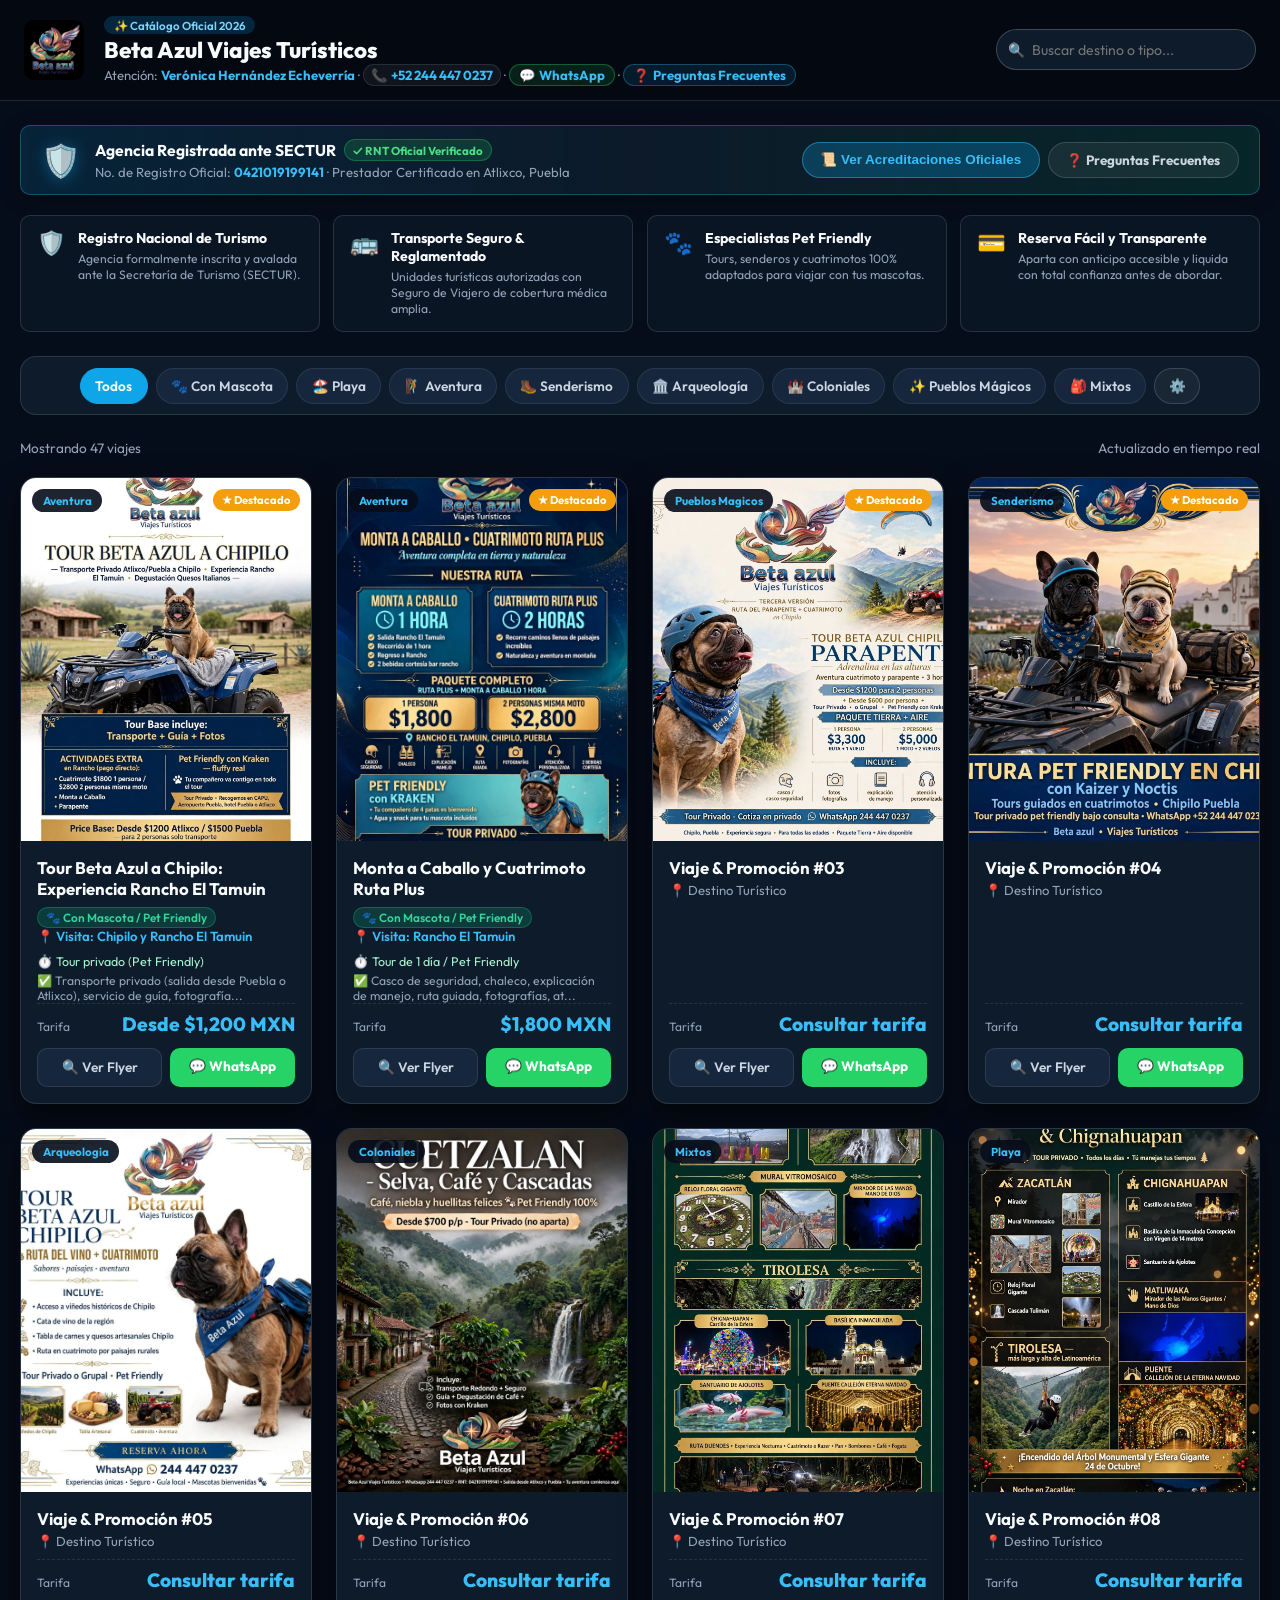
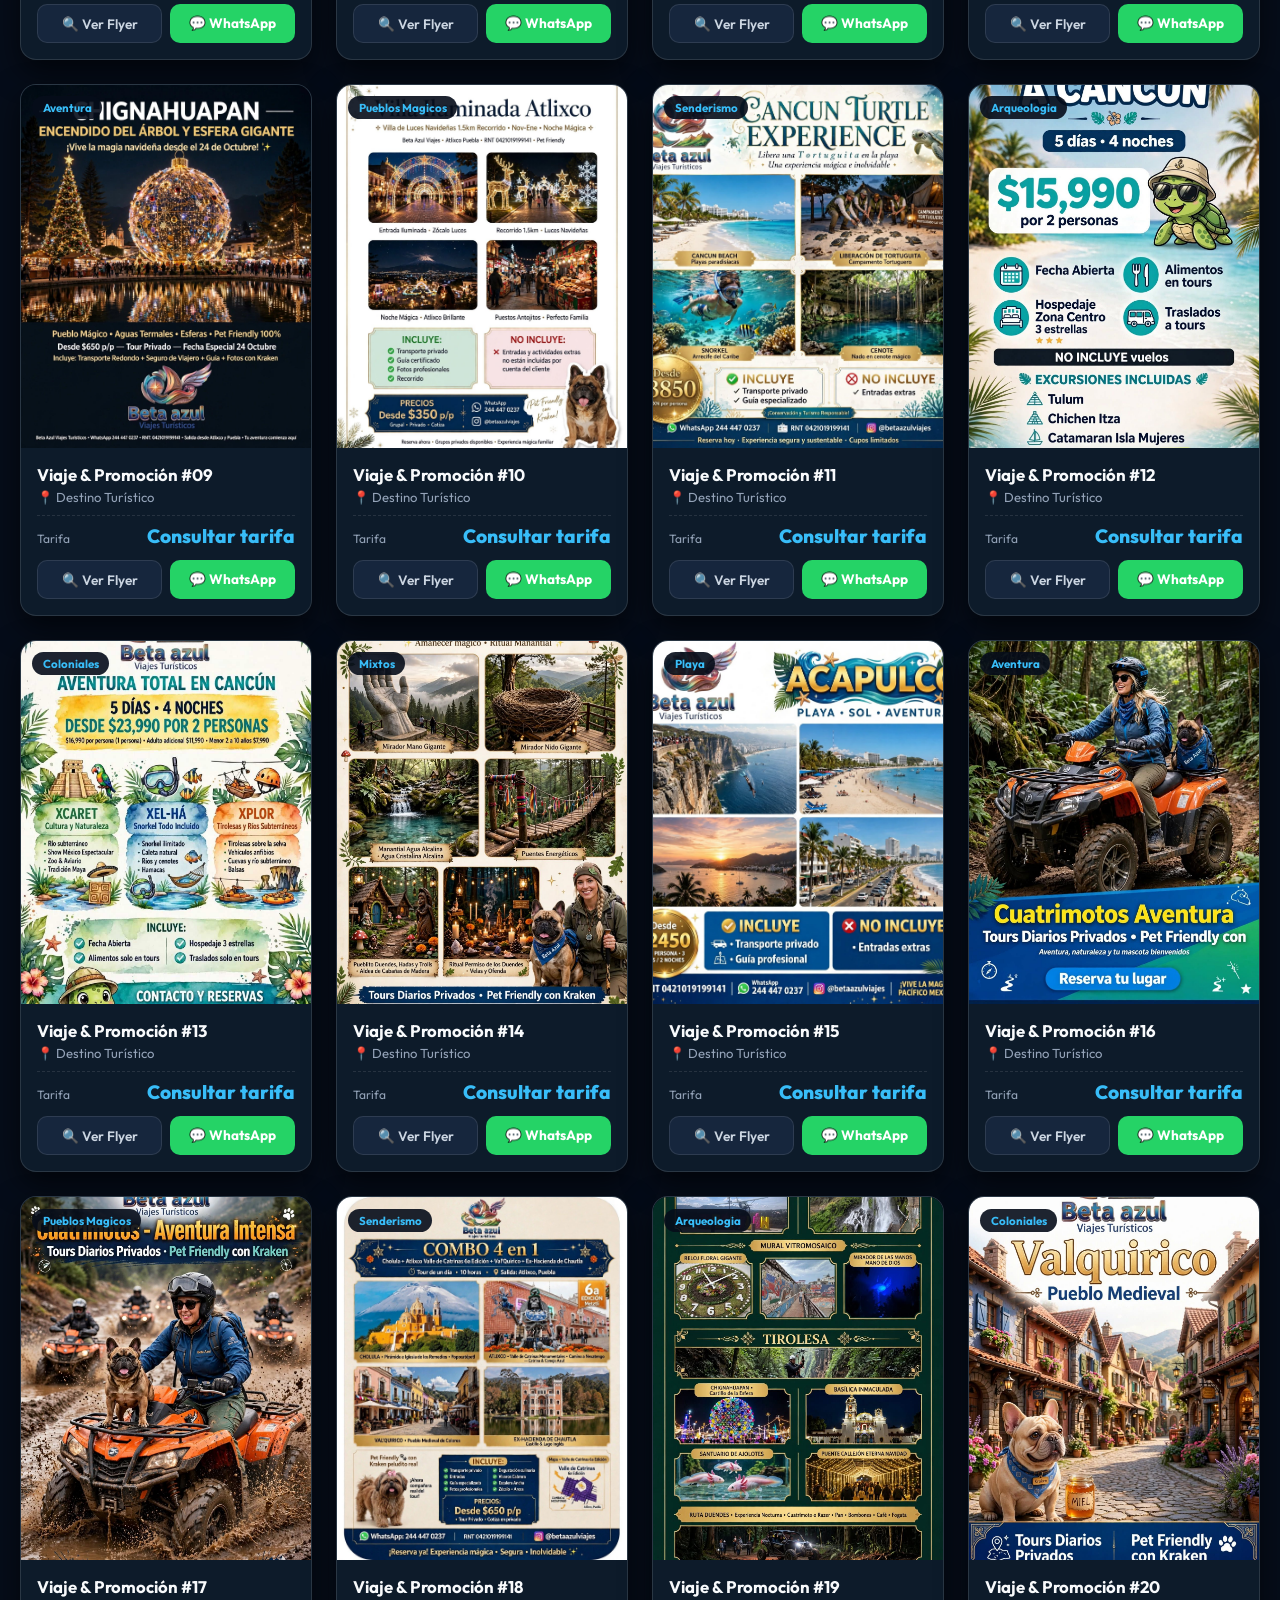
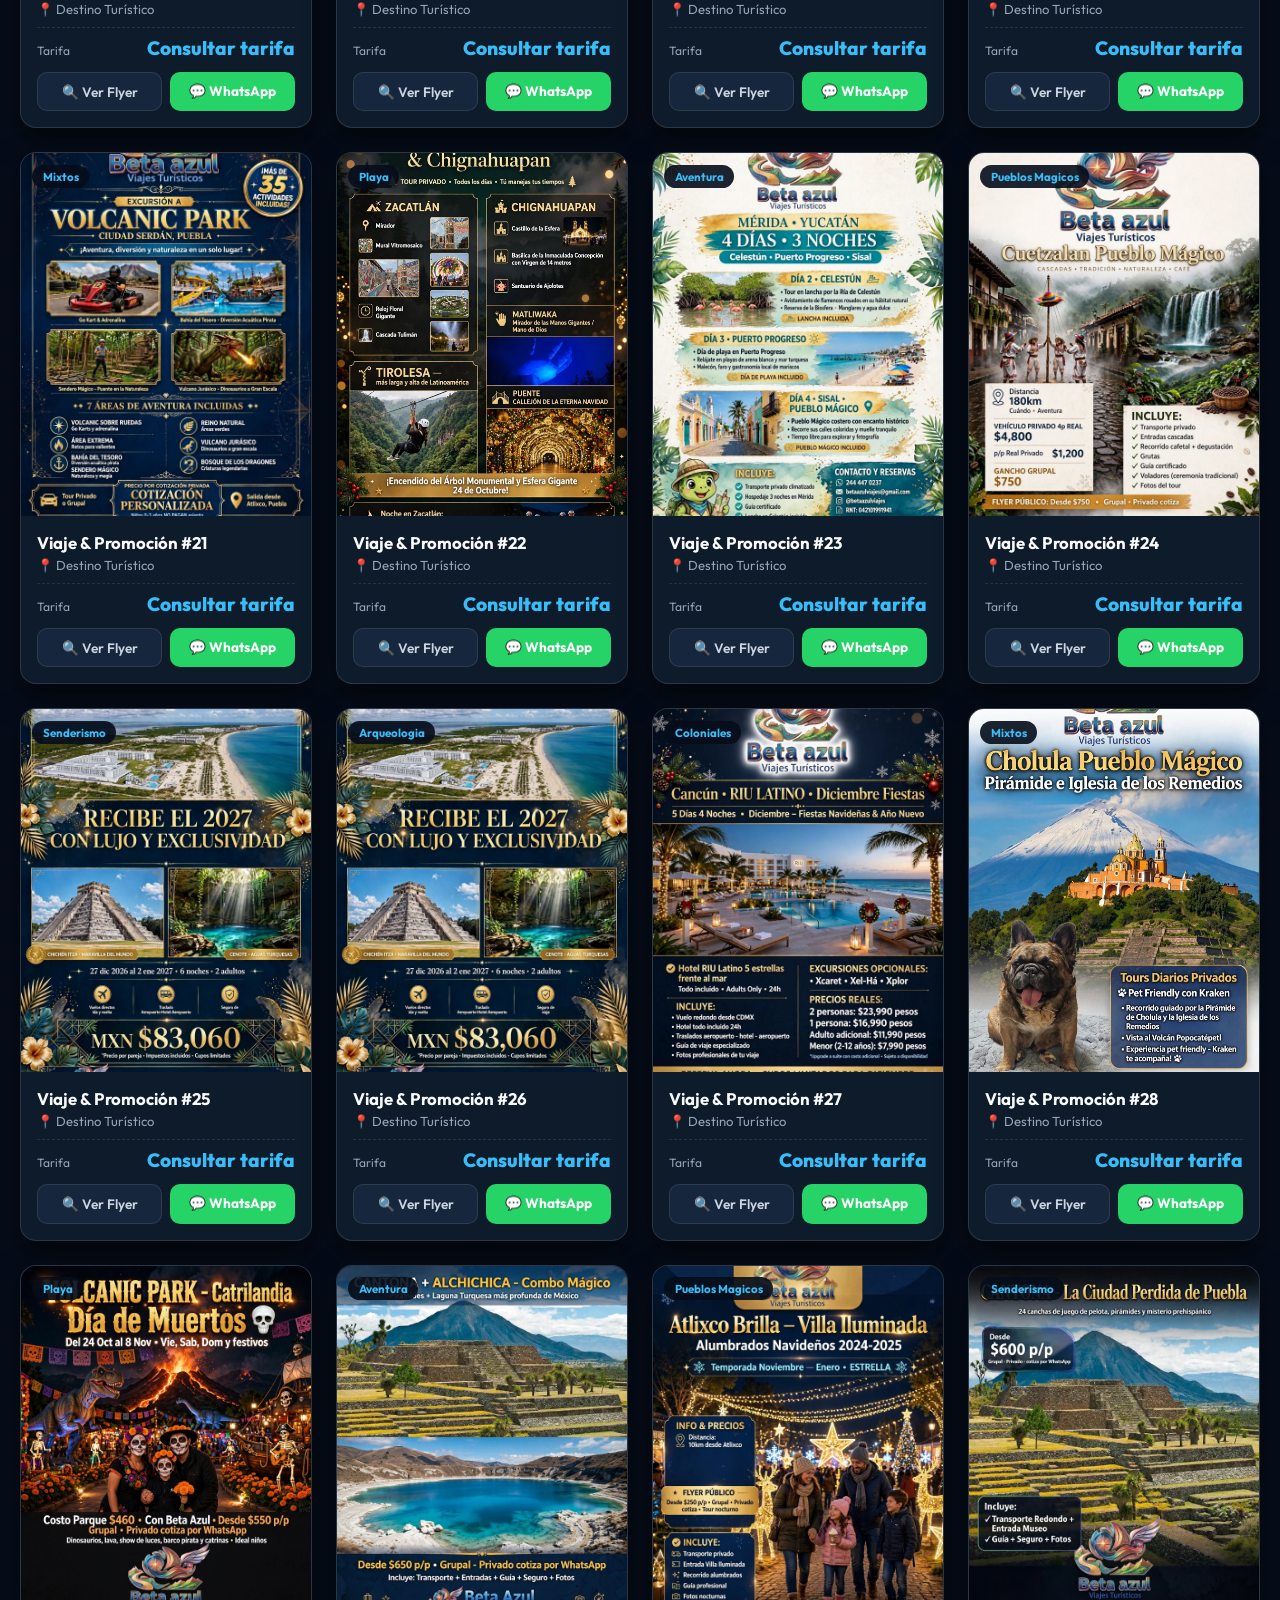
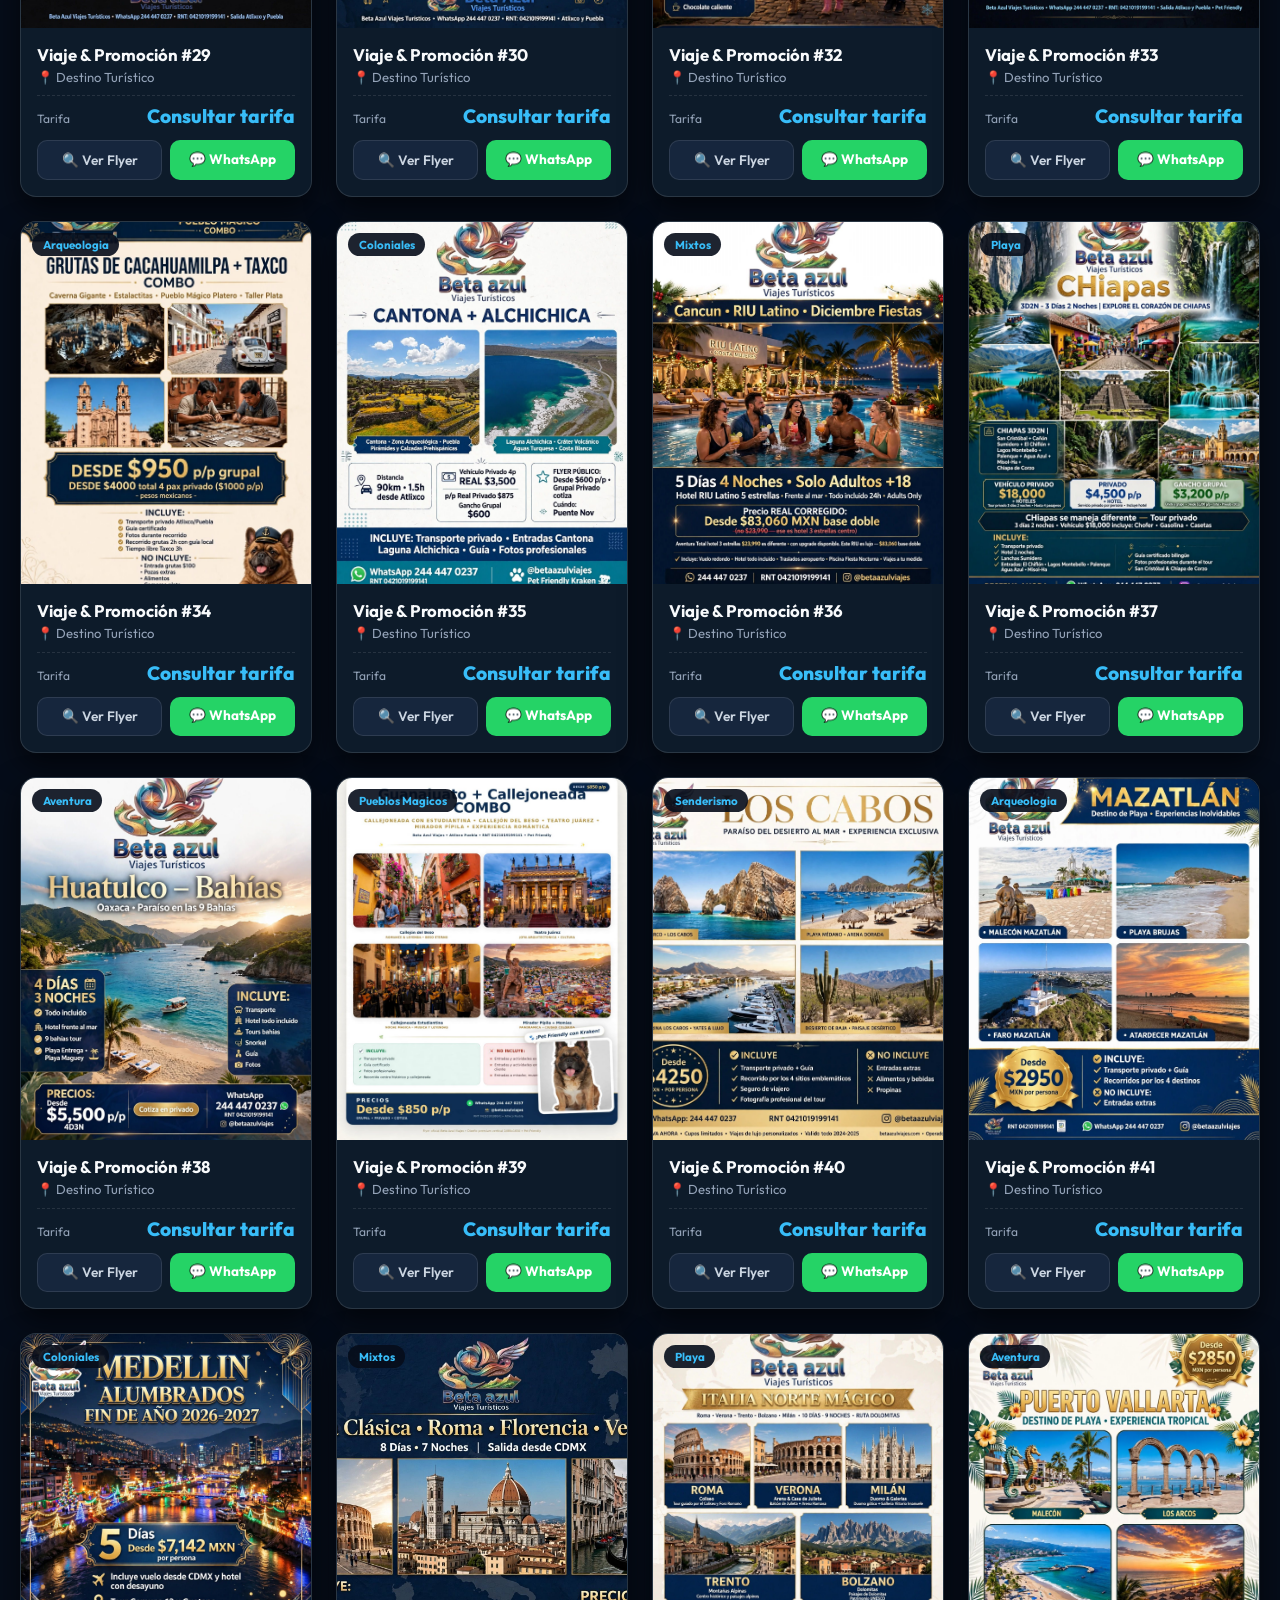
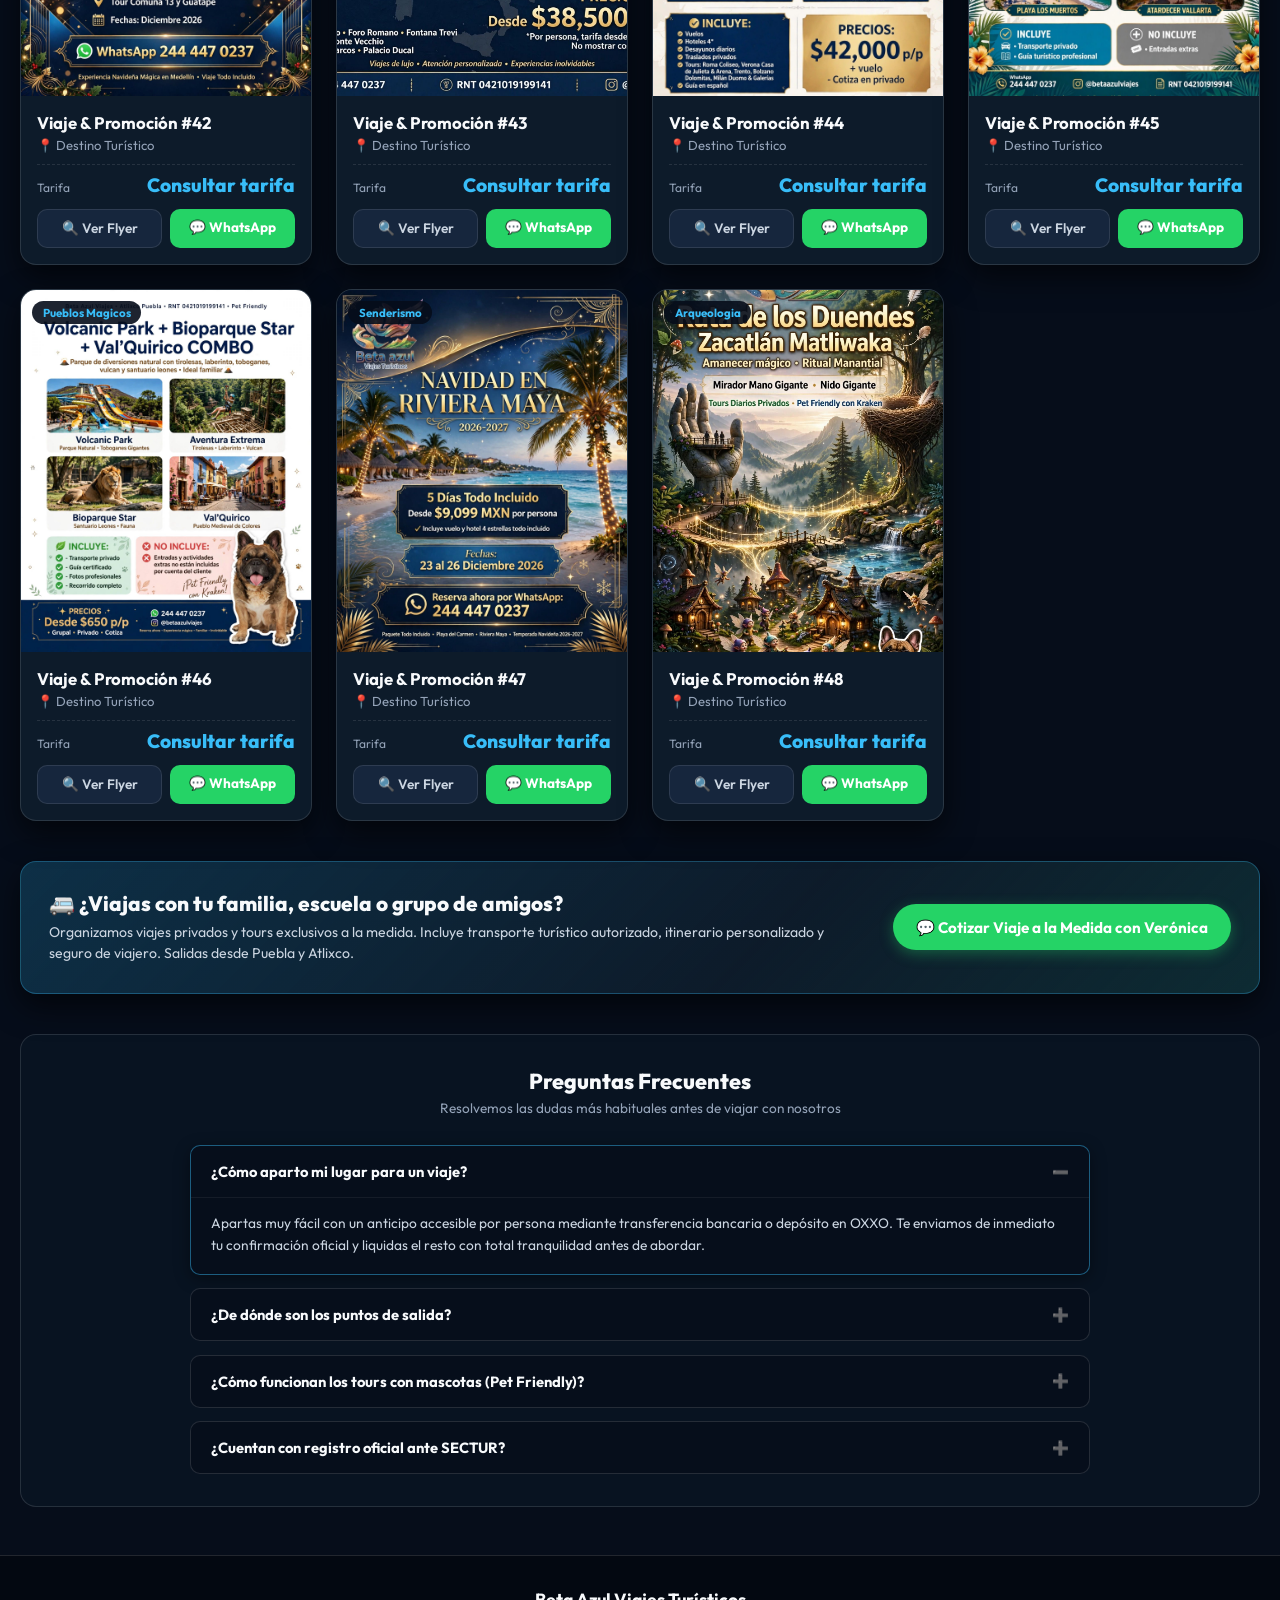
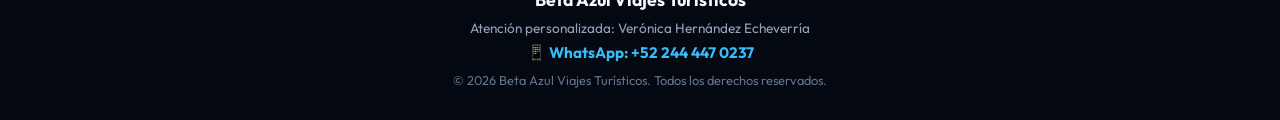
==== index.html @ 4d9cd865 "Add files via upload" ====
<!DOCTYPE html>
<html lang="es">
<head>
  <meta charset="UTF-8">
  <meta name="viewport" content="width=device-width, initial-scale=1.0">
  <title>Beta Azul Viajes Turísticos | Catálogo Oficial de Viajes</title>
  <meta name="description" content="Catálogo de viajes de Beta Azul Viajes Turísticos con Verónica Hernández Echeverría. WhatsApp: +52 244 447 0237.">

  <link rel="preconnect" href="https://fonts.googleapis.com">
  <link rel="preconnect" href="https://fonts.gstatic.com" crossorigin>
  <link href="https://fonts.googleapis.com/css2?family=Outfit:wght@300;400;500;600;700;800&display=swap" rel="stylesheet">

  <link rel="stylesheet" href="styles.css">
</head>

<body style="background-color: #060d1a; color: #f8fafc;">

  <!-- Encabezado compacto: Barra horizontal fija -->
  <header class="header">
    <div class="header-inner">

      <!-- Izquierda: Logo tamaño controlado en línea -->
      <div class="logo-brand-wrap">
        <img src="logo.jpg" alt="Beta Azul"
          style="height: 60px; width: 60px; object-fit: contain; border-radius: 10px; display: block;"
          onerror="this.src='images/logo.jpg'">
      </div>

      <!-- Centro: Nombre e información -->
      <div class="header-info">
        <div class="brand-badge">✨ Catálogo Oficial 2026</div>
        <h1>Beta Azul Viajes Turísticos</h1>
        <p class="header-sub">Atención: <strong>Verónica Hernández Echeverría</strong> · <a href="tel:+522444470237" class="header-phone-link" title="Llamar directo a Verónica">📞 <strong>+52 244 447 0237</strong></a> · <a href="https://wa.me/522444470237?text=%C2%A1Hola%20Ver%C3%B3nica!%20Tengo%20una%20consulta%20sobre%20los%20viajes%20de%20Beta%20Azul%20Viajes%20Tur%C3%ADsticos." target="_blank" rel="noopener noreferrer" class="header-wa-link" title="Mandar WhatsApp a Verónica">💬 <strong>WhatsApp</strong></a> · <a href="#faqSection" class="header-faq-link" title="Ver Preguntas Frecuentes">❓ <strong>Preguntas Frecuentes</strong></a></p>
      </div>

      <!-- Derecha: Buscador -->
      <div class="header-search-wrap">
        <div class="search-container">
          <span class="search-icon">🔍</span>
          <input type="text" id="searchInput" class="search-input" placeholder="Buscar destino o tipo...">
        </div>
      </div>

    </div>
  </header>

  <!-- Contenedor Principal -->
  <main class="main-container">

    <!-- Barra de Acreditación Oficial SECTUR / RNT -->
    <div class="trust-banner">
      <div class="trust-banner-info">
        <div class="trust-badge-icon">🛡️</div>
        <div>
          <div class="trust-title">
            Agencia Registrada ante SECTUR
            <span class="trust-tag">✓ RNT Oficial Verificado</span>
          </div>
          <div class="trust-subtitle">
            No. de Registro Oficial: <strong>0421019199141</strong> · Prestador Certificado en Atlixco, Puebla
          </div>
        </div>
      </div>
      <div style="display: flex; gap: 0.5rem; flex-wrap: wrap;">
        <button type="button" class="btn-certificados" onclick="abrirModalCertificados('rnt')">
          📜 Ver Acreditaciones Oficiales
        </button>
        <a href="#faqSection" class="btn-certificados" style="text-decoration: none; background: rgba(255, 255, 255, 0.06); border-color: rgba(255, 255, 255, 0.15); color: #cbd5e1;">
          ❓ Preguntas Frecuentes
        </a>
      </div>
    </div>

    <!-- 4 Pilares de Garantía y Confianza -->
    <div class="guarantees-grid">
      <div class="guarantee-card">
        <div class="guarantee-icon">🛡️</div>
        <div class="guarantee-text">
          <h4>Registro Nacional de Turismo</h4>
          <p>Agencia formalmente inscrita y avalada ante la Secretaría de Turismo (SECTUR).</p>
        </div>
      </div>
      <div class="guarantee-card">
        <div class="guarantee-icon">🚌</div>
        <div class="guarantee-text">
          <h4>Transporte Seguro & Reglamentado</h4>
          <p>Unidades turísticas autorizadas con Seguro de Viajero de cobertura médica amplia.</p>
        </div>
      </div>
      <div class="guarantee-card">
        <div class="guarantee-icon">🐾</div>
        <div class="guarantee-text">
          <h4>Especialistas Pet Friendly</h4>
          <p>Tours, senderos y cuatrimotos 100% adaptados para viajar con tus mascotas.</p>
        </div>
      </div>
      <div class="guarantee-card">
        <div class="guarantee-icon">💳</div>
        <div class="guarantee-text">
          <h4>Reserva Fácil y Transparente</h4>
          <p>Aparta con anticipo accesible y liquida con total confianza antes de abordar.</p>
        </div>
      </div>
    </div>

    <!-- Filtros por Categoría con Botón de Administración integrado -->
    <nav class="filter-bar" aria-label="Filtros de viaje">
      <button class="filter-btn active" data-category="Todos">Todos</button>
      <button class="filter-btn" data-category="Pet Friendly">🐾 Con Mascota</button>
      <button class="filter-btn" data-category="Playa">🏖️ Playa</button>
      <button class="filter-btn" data-category="Aventura">🧗 Aventura</button>
      <button class="filter-btn" data-category="Senderismo">🥾 Senderismo</button>
      <button class="filter-btn" data-category="Arqueologia">🏛️ Arqueología</button>
      <button class="filter-btn" data-category="Coloniales">🏰 Coloniales</button>
      <button class="filter-btn" data-category="Pueblos Magicos">✨ Pueblos Mágicos</button>
      <button class="filter-btn" data-category="Mixtos">🎒 Mixtos</button>
      <a href="./admin/index.html" class="filter-btn admin-filter-btn" title="Administracion" style="text-decoration: none; border-color: rgba(255, 255, 255, 0.15); background: rgba(255, 255, 255, 0.05); color: #94a3b8; padding: 0.5rem 0.85rem;" aria-label="Administracion">⚙️</a>
    </nav>

    <!-- Conteo de resultados -->
    <div class="results-info">
      <span id="resultsCount">Cargando catálogo...</span>
      <span>Actualizado en tiempo real</span>
    </div>

    <!-- Grid donde se insertan los flyers dinámicamente -->
    <section class="flyers-grid" id="flyersGrid">
      <!-- Los flyers se cargan desde app.js -->
    </section>

    <!-- Banner: Viajes a la Medida / Grupos -->
    <section class="custom-trip-banner">
      <div class="custom-trip-content">
        <h3>🚐 ¿Viajas con tu familia, escuela o grupo de amigos?</h3>
        <p>Organizamos viajes privados y tours exclusivos a la medida. Incluye transporte turístico autorizado, itinerario personalizado y seguro de viajero. Salidas desde Puebla y Atlixco.</p>
      </div>
      <a href="https://wa.me/522444470237?text=%C2%A1Hola%20Ver%C3%B3nica!%20Me%20interesa%20cotizar%20un%20viaje%20privado%20a%20la%20medida%20para%20un%20grupo%20familiar/amigos%20con%20Beta%20Azul." target="_blank" rel="noopener noreferrer" class="btn-custom-wa">
        💬 Cotizar Viaje a la Medida con Verónica
      </a>
    </section>

    <!-- Preguntas Frecuentes (FAQ) -->
    <section class="faq-section" id="faqSection">
      <div class="faq-header">
        <h3>Preguntas Frecuentes</h3>
        <p>Resolvemos las dudas más habituales antes de viajar con nosotros</p>
      </div>
      <div class="faq-grid">
        <details class="faq-item" open>
          <summary class="faq-question">¿Cómo aparto mi lugar para un viaje?</summary>
          <div class="faq-answer">
            Apartas muy fácil con un anticipo accesible por persona mediante transferencia bancaria o depósito en OXXO. Te enviamos de inmediato tu confirmación oficial y liquidas el resto con total tranquilidad antes de abordar.
          </div>
        </details>
        <details class="faq-item">
          <summary class="faq-question">¿De dónde son los puntos de salida?</summary>
          <div class="faq-answer">
            Nuestros puntos de salida habituales son céntricos y seguros en la ciudad de <strong>Puebla</strong> y en <strong>Atlixco</strong>. En tours privados podemos coordinar punto de salida exclusivo para tu grupo.
          </div>
        </details>
        <details class="faq-item">
          <summary class="faq-question">¿Cómo funcionan los tours con mascotas (Pet Friendly)?</summary>
          <div class="faq-answer">
            ¡Amamos a los lomitos! En las experiencias marcadas como Pet Friendly contamos con rutas, hidratación y transportes preparados para ellos. Solo te pedimos llevar su correa, placa de identificación y cuidar su bienestar durante el recorrido.
          </div>
        </details>
        <details class="faq-item">
          <summary class="faq-question">¿Cuentan con registro oficial ante SECTUR?</summary>
          <div class="faq-answer">
            Sí. Somos una agencia de viajes 100% formal inscrita en el <strong>Registro Nacional de Turismo (RNT No. 0421019199141)</strong> y contamos con el Reconocimiento oficial de <strong>Compromiso Turístico 2026</strong> emitido por la Secretaría de Turismo del Gobierno de México.
          </div>
        </details>
      </div>
    </section>

  </main>

  <!-- Modal Lightbox (Visualizador en grande de Flyers) -->
  <div class="lightbox-modal" id="lightboxModal" onclick="cerrarLightbox()">
    <div class="lightbox-container" onclick="event.stopPropagation()">
      <button class="lightbox-close" onclick="cerrarLightbox()" title="Cerrar flyer">✕</button>

      <div class="lightbox-body">
        <div class="lightbox-img-wrap">
          <img src="" alt="Flyer Ampliado" id="lightboxImg" class="lightbox-img">
        </div>

        <div class="lightbox-details">
          <div style="display: flex; justify-content: space-between; align-items: flex-start; margin-bottom: 0.75rem;">
            <div>
              <span class="badge-category" id="lightboxCategory" style="position: static; display: inline-block; margin-bottom: 0.5rem;"></span>
              <h2 id="lightboxTitle" style="font-size: 1.4rem; font-weight: 800; color: #f8fafc;"></h2>
            </div>
            <div style="text-align: right;">
              <span class="price-label">Tarifa</span>
              <div id="lightboxPrice" style="font-size: 1.5rem; font-weight: 800; color: #38bdf8;"></div>
            </div>
          </div>

          <!-- Ficha de detalles estructurados -->
          <div id="lightboxFicha" style="margin-bottom: 1rem; font-size: 0.88rem; line-height: 1.5; color: #cbd5e1; background: rgba(15,23,42,0.6); padding: 0.85rem; border-radius: 8px; border: 1px solid rgba(255,255,255,0.08);">
            <div id="lbTipoWrap" style="margin-bottom: 0.4rem; display: none;">
              <span style="color: #38bdf8; font-weight: 700;">⏱️ Tipo:</span> <span id="lbTipo"></span>
            </div>
            <div id="lbRutaWrap" style="margin-bottom: 0.4rem; display: none;">
              <span style="color: #38bdf8; font-weight: 700;">📍 Visita:</span> <span id="lbRuta"></span>
            </div>
            <div id="lbIncluyeWrap" style="margin-bottom: 0.4rem; display: none;">
              <span style="color: #4ade80; font-weight: 700;">✅ Incluye:</span> <span id="lbIncluye"></span>
            </div>
            <div id="lbNoIncluyeWrap" style="display: none;">
              <span style="color: #f87171; font-weight: 700;">❌ No incluye:</span> <span id="lbNoIncluye"></span>
            </div>
          </div>

          <p id="lightboxDesc" style="color: #94a3b8; margin-bottom: 1.25rem; font-size: 0.88rem;"></p>

          <a href="#" id="lightboxWaBtn" target="_blank" rel="noopener noreferrer" class="btn-whatsapp" style="width: 100%; padding: 0.85rem; font-size: 1.05rem;">
            💬 Cotizar este viaje con Verónica por WhatsApp
          </a>
        </div>
      </div>
    </div>
  </div>

  <!-- Modal de Certificados Oficiales (SECTUR / RNT) -->
  <div class="cert-modal" id="certificadosModal" onclick="cerrarModalCertificados()">
    <div class="cert-container" onclick="event.stopPropagation()">
      <div class="cert-header">
        <div class="cert-tabs">
          <button type="button" class="cert-tab-btn active" id="tabBtnRnt" onclick="cambiarTabCertificado('rnt')">
            🏛️ Certificado RNT Oficial
          </button>
          <button type="button" class="cert-tab-btn" id="tabBtnSectur" onclick="cambiarTabCertificado('sectur')">
            ⭐ Reconocimiento SECTUR 2026
          </button>
        </div>
        <button type="button" class="cert-close" onclick="cerrarModalCertificados()" title="Cerrar">✕</button>
      </div>

      <div class="cert-content" id="tabPanelRnt">
        <img src="images/rnt-oficial.jpg" alt="Certificado RNT Oficial" class="cert-img" onerror="this.src='rnt-oficial.jpg'">
        <p class="cert-caption">
          <strong>Registro Nacional de Turismo: No. 0421019199141</strong><br>
          Emitido a favor de: <strong>Beta Azul Viajes Turísticos / Verónica Hernández Echeverría</strong><br>
          Domicilio registrado: San Diego Acapulco, Atlixco, Puebla · Vigencia Oficial con Código QR de Verificación.
        </p>
      </div>

      <div class="cert-content" id="tabPanelSectur" style="display: none;">
        <img src="images/reconocimiento-sectur-2026.png" alt="Reconocimiento SECTUR 2026" class="cert-img" onerror="this.src='reconocimiento-sectur-2026.png'">
        <p class="cert-caption">
          <strong>Reconocimiento Oficial de Compromiso Turístico 2026</strong><br>
          Otorgado por la <strong>Secretaría de Turismo del Gobierno de México</strong> a Beta Azul Viajes Turísticos por cumplimiento de la Ley General de Turismo.
        </p>
      </div>
    </div>
  </div>

  <!-- Footer -->
  <footer class="footer">
    <div style="margin-bottom: 0.5rem;">
      <strong style="color: #f8fafc; font-size: 1.1rem;">Beta Azul Viajes Turísticos</strong>
    </div>
    <p style="color: #94a3b8;">Atención personalizada: Verónica Hernández Echeverría</p>
    <p style="margin-top: 0.35rem; font-size: 0.95rem; color: #38bdf8; font-weight: 700;">
      📱 WhatsApp: +52 244 447 0237
    </p>
    <p style="margin-top: 0.6rem; font-size: 0.8rem; color: #64748b;">
      © 2026 Beta Azul Viajes Turísticos. Todos los derechos reservados.
    </p>
  </footer>

  <script src="app.js"></script>
</body>
</html>
---- styles.css ----
:root {
  --bg-night: #060d1a;
  --bg-card: #0d1b2a;
  --primary: #0ea5e9;
  --whatsapp: #25d366;
  --whatsapp-hover: #1ebd56;
  --text-white: #f8fafc;
  --text-muted: #94a3b8;
  --border-glass: rgba(255, 255, 255, 0.12);
  --card-shadow: 0 12px 30px rgba(0, 0, 0, 0.6);
  --radius-lg: 16px;
  --radius-md: 10px;
  --radius-full: 9999px;
  --transition: all 0.25s ease;
}

* {
  margin: 0;
  padding: 0;
  box-sizing: border-box;
}

html {
  scroll-behavior: smooth;
}

html, body {
  background-color: #060d1a !important;
  color: #f8fafc !important;
  font-family: 'Outfit', sans-serif;
  min-height: 100vh;
}

.header-phone-link {
  color: inherit;
  text-decoration: none;
  transition: var(--transition);
  padding: 0.12rem 0.45rem;
  border-radius: var(--radius-full);
  background: rgba(255, 255, 255, 0.05);
  border: 1px solid rgba(255, 255, 255, 0.1);
  display: inline-flex;
  align-items: center;
  gap: 0.25rem;
}

.header-phone-link:hover {
  background: rgba(255, 255, 255, 0.15);
  color: #38bdf8;
  border-color: rgba(56, 189, 248, 0.4);
}

.header-wa-link {
  color: #25d366 !important;
  text-decoration: none;
  font-weight: 700;
  display: inline-flex;
  align-items: center;
  gap: 0.25rem;
  transition: var(--transition);
  padding: 0.12rem 0.55rem;
  border-radius: var(--radius-full);
  background: rgba(37, 211, 102, 0.12);
  border: 1px solid rgba(37, 211, 102, 0.35);
  cursor: pointer;
}

.header-wa-link:hover {
  background: #25d366;
  color: #ffffff !important;
  transform: translateY(-1px);
  box-shadow: 0 3px 10px rgba(37, 211, 102, 0.4);
}

.header-faq-link {
  color: #38bdf8 !important;
  text-decoration: none;
  font-weight: 600;
  display: inline-flex;
  align-items: center;
  gap: 0.25rem;
  transition: var(--transition);
  padding: 0.12rem 0.55rem;
  border-radius: var(--radius-full);
  background: rgba(14, 165, 233, 0.12);
  border: 1px solid rgba(56, 189, 248, 0.3);
  cursor: pointer;
}

.header-faq-link:hover {
  background: rgba(14, 165, 233, 0.28);
  color: #ffffff !important;
  border-color: #38bdf8;
  transform: translateY(-1px);
}

/* Header compacto */
.header {
  background: #030811;
  padding: 0.85rem 1.5rem;
  border-bottom: 1px solid var(--border-glass);
}

.header-inner {
  max-width: 1300px;
  margin: 0 auto;
  display: flex;
  align-items: center;
  justify-content: space-between;
  gap: 1.25rem;
}

.logo-brand-wrap {
  flex-shrink: 0;
}

.logo-brand-wrap img {
  height: 60px !important;
  width: 60px !important;
  max-width: 60px !important;
  object-fit: contain !important;
  border-radius: 10px;
  display: block;
}

.header-info {
  flex: 1;
}

.brand-badge {
  display: inline-block;
  background: rgba(14, 165, 233, 0.2);
  color: #7dd3fc;
  padding: 0.1rem 0.6rem;
  border-radius: var(--radius-full);
  font-size: 0.72rem;
  font-weight: 600;
  margin-bottom: 0.2rem;
}

.header-info h1 {
  font-size: 1.4rem;
  font-weight: 800;
  color: #f8fafc;
  line-height: 1.2;
}

.header-sub {
  font-size: 0.82rem;
  color: var(--text-muted);
}

.header-sub strong {
  color: #38bdf8;
}

.header-search-wrap {
  width: 260px;
  flex-shrink: 0;
}

.search-container {
  position: relative;
  width: 100%;
}

.search-input {
  width: 100%;
  padding: 0.65rem 0.85rem 0.65rem 2.2rem;
  border-radius: var(--radius-full);
  border: 1px solid rgba(255, 255, 255, 0.2);
  background: #0d1b2a;
  color: #f8fafc;
  font-size: 0.88rem;
  outline: none;
  font-family: inherit;
}

.search-icon {
  position: absolute;
  left: 0.75rem;
  top: 50%;
  transform: translateY(-50%);
  color: var(--text-muted);
  font-size: 0.85rem;
}

/* Contenedor */
.main-container {
  max-width: 1300px;
  margin: 1.5rem auto 3rem;
  padding: 0 1.25rem;
}

.filter-bar {
  display: flex;
  flex-wrap: wrap;
  gap: 0.5rem;
  justify-content: center;
  background: #0d1b2a;
  padding: 0.65rem 1rem;
  border-radius: var(--radius-lg);
  border: 1px solid var(--border-glass);
  margin-bottom: 1.5rem;
}

.filter-btn {
  background: #16263d;
  color: #cbd5e1;
  border: 1px solid rgba(255, 255, 255, 0.08);
  padding: 0.4rem 0.9rem;
  border-radius: var(--radius-full);
  font-size: 0.85rem;
  font-weight: 600;
  cursor: pointer;
  transition: var(--transition);
  font-family: inherit;
}

.filter-btn:hover {
  background: #1f3758;
  color: #38bdf8;
}

.filter-btn.active {
  background: var(--primary);
  color: #ffffff;
  border-color: var(--primary);
}

.results-info {
  display: flex;
  justify-content: space-between;
  margin-bottom: 1.25rem;
  color: var(--text-muted);
  font-size: 0.85rem;
}

.flyers-grid {
  display: grid;
  grid-template-columns: repeat(auto-fill, minmax(280px, 1fr));
  gap: 1.5rem;
}

.flyer-card {
  background: #0d1b2a;
  border-radius: var(--radius-lg);
  overflow: hidden;
  box-shadow: var(--card-shadow);
  border: 1px solid var(--border-glass);
  display: flex;
  flex-direction: column;
  transition: transform 0.25s ease;
}

.flyer-card:hover {
  transform: translateY(-5px);
  border-color: rgba(14, 165, 233, 0.4);
}

.flyer-img-wrap {
  position: relative;
  width: 100%;
  aspect-ratio: 4 / 5;
  background: #060d1a;
  overflow: hidden;
  cursor: pointer;
}

.flyer-img {
  width: 100%;
  height: 100%;
  object-fit: cover;
}

.badge-category {
  position: absolute;
  top: 0.7rem;
  left: 0.7rem;
  background: rgba(6, 13, 26, 0.9);
  color: #38bdf8;
  padding: 0.25rem 0.65rem;
  border-radius: var(--radius-full);
  font-size: 0.72rem;
  font-weight: 700;
}

.badge-featured {
  position: absolute;
  top: 0.7rem;
  right: 0.7rem;
  background: #f59e0b;
  color: #ffffff;
  padding: 0.25rem 0.6rem;
  border-radius: var(--radius-full);
  font-size: 0.7rem;
  font-weight: 700;
}

.flyer-zoom-hint {
  position: absolute;
  inset: 0;
  background: rgba(14, 165, 233, 0.35);
  display: flex;
  align-items: center;
  justify-content: center;
  opacity: 0;
  transition: var(--transition);
  color: #ffffff;
  font-size: 0.95rem;
  font-weight: 700;
}

.flyer-img-wrap:hover .flyer-zoom-hint {
  opacity: 1;
}

.flyer-content {
  padding: 1rem;
  display: flex;
  flex-direction: column;
  flex-grow: 1;
  justify-content: space-between;
}

.flyer-title {
  font-size: 1.05rem;
  font-weight: 700;
  color: #f8fafc;
  margin-bottom: 0.25rem;
}

.flyer-location {
  color: var(--text-muted);
  font-size: 0.82rem;
  margin-bottom: 0.65rem;
}

.flyer-price-row {
  display: flex;
  justify-content: space-between;
  align-items: baseline;
  padding-top: 0.5rem;
  border-top: 1px dashed rgba(255, 255, 255, 0.1);
}

.price-label {
  font-size: 0.75rem;
  color: var(--text-muted);
}

.price-value {
  font-size: 1.2rem;
  font-weight: 800;
  color: #38bdf8;
}

.card-actions {
  display: grid;
  grid-template-columns: 1fr 1fr;
  gap: 0.5rem;
  margin-top: 0.75rem;
}

.btn-details {
  background: #16263d;
  color: #cbd5e1;
  border: 1px solid rgba(255, 255, 255, 0.1);
  padding: 0.6rem;
  border-radius: var(--radius-md);
  font-weight: 600;
  font-size: 0.85rem;
  cursor: pointer;
  font-family: inherit;
}

.btn-whatsapp {
  background: var(--whatsapp);
  color: #ffffff;
  text-decoration: none;
  padding: 0.6rem;
  border-radius: var(--radius-md);
  font-weight: 700;
  font-size: 0.85rem;
  text-align: center;
}

/* Lightbox Modal */
.lightbox-modal {
  position: fixed;
  inset: 0;
  background: rgba(3, 8, 17, 0.95);
  backdrop-filter: blur(10px);
  z-index: 9999;
  display: none;
  align-items: center;
  justify-content: center;
  padding: 1.5rem;
}

.lightbox-modal.active {
  display: flex;
}

.lightbox-container {
  max-width: 800px;
  max-height: 94vh;
  background: #0d1b2a;
  border-radius: var(--radius-lg);
  overflow: hidden;
  position: relative;
  display: flex;
  flex-direction: column;
  border: 1px solid var(--border-glass);
}

.lightbox-close {
  position: absolute;
  top: 1rem;
  right: 1rem;
  width: 36px;
  height: 36px;
  border-radius: 50%;
  background: rgba(6, 13, 26, 0.8);
  color: #ffffff;
  border: none;
  font-size: 1.2rem;
  cursor: pointer;
  z-index: 10;
}

.lightbox-body {
  overflow-y: auto;
}

.lightbox-img-wrap {
  background: #020610;
  display: flex;
  justify-content: center;
  padding: 1rem;
}

.lightbox-img {
  max-height: 70vh;
  max-width: 100%;
  object-fit: contain;
}

.lightbox-details {
  padding: 1.25rem;
  background: #0d1b2a;
}

.admin-badge-btn {
  position: fixed;
  bottom: 1.25rem;
  left: 1.25rem;
  background: rgba(13, 27, 42, 0.9);
  color: #ffffff;
  text-decoration: none;
  font-size: 0.78rem;
  padding: 0.45rem 0.85rem;
  border-radius: var(--radius-full);
  z-index: 100;
  border: 1px solid rgba(255,255,255,0.15);
}

.footer {
  text-align: center;
  padding: 2rem 1.5rem;
  color: var(--text-muted);
  font-size: 0.85rem;
  border-top: 1px solid var(--border-glass);
  background: #030811;
}

/* =========================================================
   BARRA DE ACREDITACION OFICIAL (SECTUR / RNT)
   ========================================================= */
.trust-banner {
  background: linear-gradient(90deg, rgba(14, 165, 233, 0.15) 0%, rgba(13, 27, 42, 0.95) 50%, rgba(16, 185, 129, 0.15) 100%);
  border: 1px solid rgba(56, 189, 248, 0.3);
  border-radius: var(--radius-md);
  padding: 0.85rem 1.25rem;
  margin: 1.25rem 0 1.25rem 0;
  display: flex;
  align-items: center;
  justify-content: space-between;
  flex-wrap: wrap;
  gap: 1rem;
  box-shadow: 0 4px 20px rgba(0, 0, 0, 0.3);
}

.trust-banner-info {
  display: flex;
  align-items: center;
  gap: 0.9rem;
}

.trust-badge-icon {
  font-size: 2rem;
  line-height: 1;
  filter: drop-shadow(0 2px 8px rgba(14, 165, 233, 0.4));
}

.trust-title {
  font-size: 0.98rem;
  font-weight: 700;
  color: #f8fafc;
  display: flex;
  align-items: center;
  gap: 0.5rem;
  flex-wrap: wrap;
}

.trust-tag {
  background: rgba(34, 197, 94, 0.18);
  color: #4ade80;
  border: 1px solid rgba(34, 197, 94, 0.35);
  font-size: 0.72rem;
  padding: 0.15rem 0.5rem;
  border-radius: var(--radius-full);
  font-weight: 700;
}

.trust-subtitle {
  font-size: 0.82rem;
  color: #94a3b8;
  margin-top: 0.2rem;
}

.trust-subtitle strong {
  color: #38bdf8;
}

.btn-certificados {
  background: linear-gradient(135deg, rgba(14, 165, 233, 0.25), rgba(2, 132, 199, 0.35));
  color: #38bdf8;
  border: 1px solid rgba(56, 189, 248, 0.45);
  padding: 0.55rem 1.1rem;
  border-radius: var(--radius-full);
  font-size: 0.84rem;
  font-weight: 700;
  cursor: pointer;
  transition: var(--transition);
  display: inline-flex;
  align-items: center;
  gap: 0.45rem;
  white-space: nowrap;
}

.btn-certificados:hover {
  background: var(--primary);
  color: #ffffff;
  border-color: #38bdf8;
  transform: translateY(-2px);
  box-shadow: 0 4px 15px rgba(14, 165, 233, 0.4);
}

/* =========================================================
   PILARES DE CONFIANZA Y GARANTIAS
   ========================================================= */
.guarantees-grid {
  display: grid;
  grid-template-columns: repeat(auto-fit, minmax(240px, 1fr));
  gap: 0.85rem;
  margin-bottom: 1.5rem;
}

.guarantee-card {
  background: rgba(13, 27, 42, 0.65);
  border: 1px solid var(--border-glass);
  border-radius: var(--radius-md);
  padding: 0.85rem 1rem;
  display: flex;
  align-items: flex-start;
  gap: 0.75rem;
  transition: var(--transition);
}

.guarantee-card:hover {
  border-color: rgba(56, 189, 248, 0.4);
  background: rgba(13, 27, 42, 0.95);
  transform: translateY(-2px);
}

.guarantee-icon {
  font-size: 1.45rem;
  line-height: 1;
  flex-shrink: 0;
  margin-top: 0.1rem;
}

.guarantee-text h4 {
  font-size: 0.88rem;
  font-weight: 700;
  color: #f8fafc;
  margin-bottom: 0.2rem;
}

.guarantee-text p {
  font-size: 0.76rem;
  color: var(--text-muted);
  line-height: 1.35;
}

/* Pill Pet Friendly en tarjetas */
.pill-pet {
  display: inline-block;
  background: rgba(16, 185, 129, 0.2);
  color: #34d399;
  border: 1px solid rgba(16, 185, 129, 0.35);
  font-size: 0.74rem;
  padding: 0.12rem 0.5rem;
  border-radius: var(--radius-full);
  font-weight: 600;
  margin-top: 0.25rem;
}

/* =========================================================
   BANNER: VIAJES A LA MEDIDA / FAMILIARES
   ========================================================= */
.custom-trip-banner {
  background: linear-gradient(135deg, rgba(14, 165, 233, 0.15) 0%, rgba(13, 27, 42, 0.95) 60%, rgba(16, 185, 129, 0.1) 100%), #0d1b2a;
  border: 1px solid rgba(56, 189, 248, 0.3);
  border-radius: var(--radius-lg);
  padding: 1.75rem;
  margin: 2.5rem 0 2rem 0;
  display: flex;
  align-items: center;
  justify-content: space-between;
  flex-wrap: wrap;
  gap: 1.5rem;
  box-shadow: var(--card-shadow);
}

.custom-trip-content {
  flex: 1;
  min-width: 280px;
}

.custom-trip-content h3 {
  font-size: 1.3rem;
  font-weight: 800;
  color: #f8fafc;
  margin-bottom: 0.4rem;
}

.custom-trip-content p {
  font-size: 0.88rem;
  color: #cbd5e1;
  line-height: 1.5;
}

.btn-custom-wa {
  background: var(--whatsapp);
  color: #ffffff;
  padding: 0.85rem 1.45rem;
  border-radius: var(--radius-full);
  text-decoration: none;
  font-weight: 700;
  font-size: 0.95rem;
  display: inline-flex;
  align-items: center;
  gap: 0.5rem;
  transition: var(--transition);
  box-shadow: 0 4px 14px rgba(37, 211, 102, 0.35);
  white-space: nowrap;
}

.btn-custom-wa:hover {
  background: var(--whatsapp-hover);
  transform: translateY(-2px);
  box-shadow: 0 6px 20px rgba(37, 211, 102, 0.5);
}

/* =========================================================
   PREGUNTAS FRECUENTES (FAQ)
   ========================================================= */
.faq-section {
  margin: 2.5rem 0 3rem 0;
  background: rgba(13, 27, 42, 0.45);
  border: 1px solid var(--border-glass);
  border-radius: var(--radius-lg);
  padding: 2rem 1.5rem;
}

.faq-header {
  text-align: center;
  margin-bottom: 1.75rem;
}

.faq-header h3 {
  font-size: 1.35rem;
  font-weight: 800;
  color: #f8fafc;
}

.faq-header p {
  font-size: 0.85rem;
  color: var(--text-muted);
  margin-top: 0.3rem;
}

.faq-grid {
  display: flex;
  flex-direction: column;
  gap: 0.85rem;
  max-width: 900px;
  margin: 0 auto;
}

.faq-item {
  background: rgba(6, 13, 26, 0.7);
  border: 1px solid var(--border-glass);
  border-radius: var(--radius-md);
  overflow: hidden;
  transition: var(--transition);
}

.faq-item[open] {
  border-color: rgba(56, 189, 248, 0.45);
  box-shadow: 0 4px 16px rgba(0, 0, 0, 0.4);
}

.faq-question {
  padding: 1rem 1.25rem;
  font-weight: 700;
  font-size: 0.92rem;
  color: #f8fafc;
  cursor: pointer;
  list-style: none;
  display: flex;
  justify-content: space-between;
  align-items: center;
  user-select: none;
}

.faq-question::-webkit-details-marker {
  display: none;
}

.faq-question::after {
  content: '➕';
  font-size: 0.85rem;
  color: #38bdf8;
  transition: transform 0.2s ease;
}

.faq-item[open] .faq-question::after {
  content: '➖';
  color: #38bdf8;
}

.faq-answer {
  padding: 0 1.25rem 1.1rem 1.25rem;
  font-size: 0.86rem;
  color: #cbd5e1;
  line-height: 1.6;
  border-top: 1px solid rgba(255, 255, 255, 0.06);
  padding-top: 0.85rem;
}

/* =========================================================
   MODAL DE CERTIFICADOS (RNT / SECTUR)
   ========================================================= */
.cert-modal {
  position: fixed;
  inset: 0;
  background: rgba(2, 6, 16, 0.88);
  backdrop-filter: blur(8px);
  z-index: 1000;
  display: flex;
  align-items: center;
  justify-content: center;
  opacity: 0;
  pointer-events: none;
  transition: var(--transition);
  padding: 1rem;
}

.cert-modal.active {
  opacity: 1;
  pointer-events: auto;
}

.cert-container {
  background: #0d1b2a;
  border: 1px solid rgba(56, 189, 248, 0.35);
  border-radius: var(--radius-lg);
  max-width: 950px;
  width: 100%;
  max-height: 92vh;
  display: flex;
  flex-direction: column;
  position: relative;
  overflow: hidden;
  box-shadow: 0 25px 60px rgba(0, 0, 0, 0.85);
}

.cert-header {
  padding: 1rem 1.25rem;
  background: #030811;
  border-bottom: 1px solid var(--border-glass);
  display: flex;
  justify-content: space-between;
  align-items: center;
  flex-wrap: wrap;
  gap: 0.75rem;
}

.cert-tabs {
  display: flex;
  gap: 0.5rem;
  flex-wrap: wrap;
}

.cert-tab-btn {
  background: rgba(255, 255, 255, 0.05);
  color: #94a3b8;
  border: 1px solid rgba(255, 255, 255, 0.12);
  padding: 0.45rem 0.95rem;
  border-radius: var(--radius-full);
  font-size: 0.82rem;
  font-weight: 700;
  cursor: pointer;
  transition: var(--transition);
}

.cert-tab-btn.active {
  background: rgba(14, 165, 233, 0.25);
  color: #38bdf8;
  border-color: #38bdf8;
}

.cert-close {
  background: rgba(255, 255, 255, 0.1);
  color: #ffffff;
  border: none;
  width: 32px;
  height: 32px;
  border-radius: 50%;
  font-size: 1.1rem;
  cursor: pointer;
  display: flex;
  align-items: center;
  justify-content: center;
  transition: var(--transition);
}

.cert-close:hover {
  background: #ef4444;
}

.cert-content {
  padding: 1.25rem;
  overflow-y: auto;
  text-align: center;
  background: #060d1a;
}

.cert-img {
  max-width: 100%;
  max-height: 65vh;
  object-fit: contain;
  border-radius: 8px;
  border: 1px solid rgba(255, 255, 255, 0.12);
  box-shadow: 0 10px 30px rgba(0, 0, 0, 0.6);
}

.cert-caption {
  margin-top: 0.85rem;
  font-size: 0.84rem;
  color: #94a3b8;
  line-height: 1.45;
}

.cert-caption strong {
  color: #38bdf8;
}
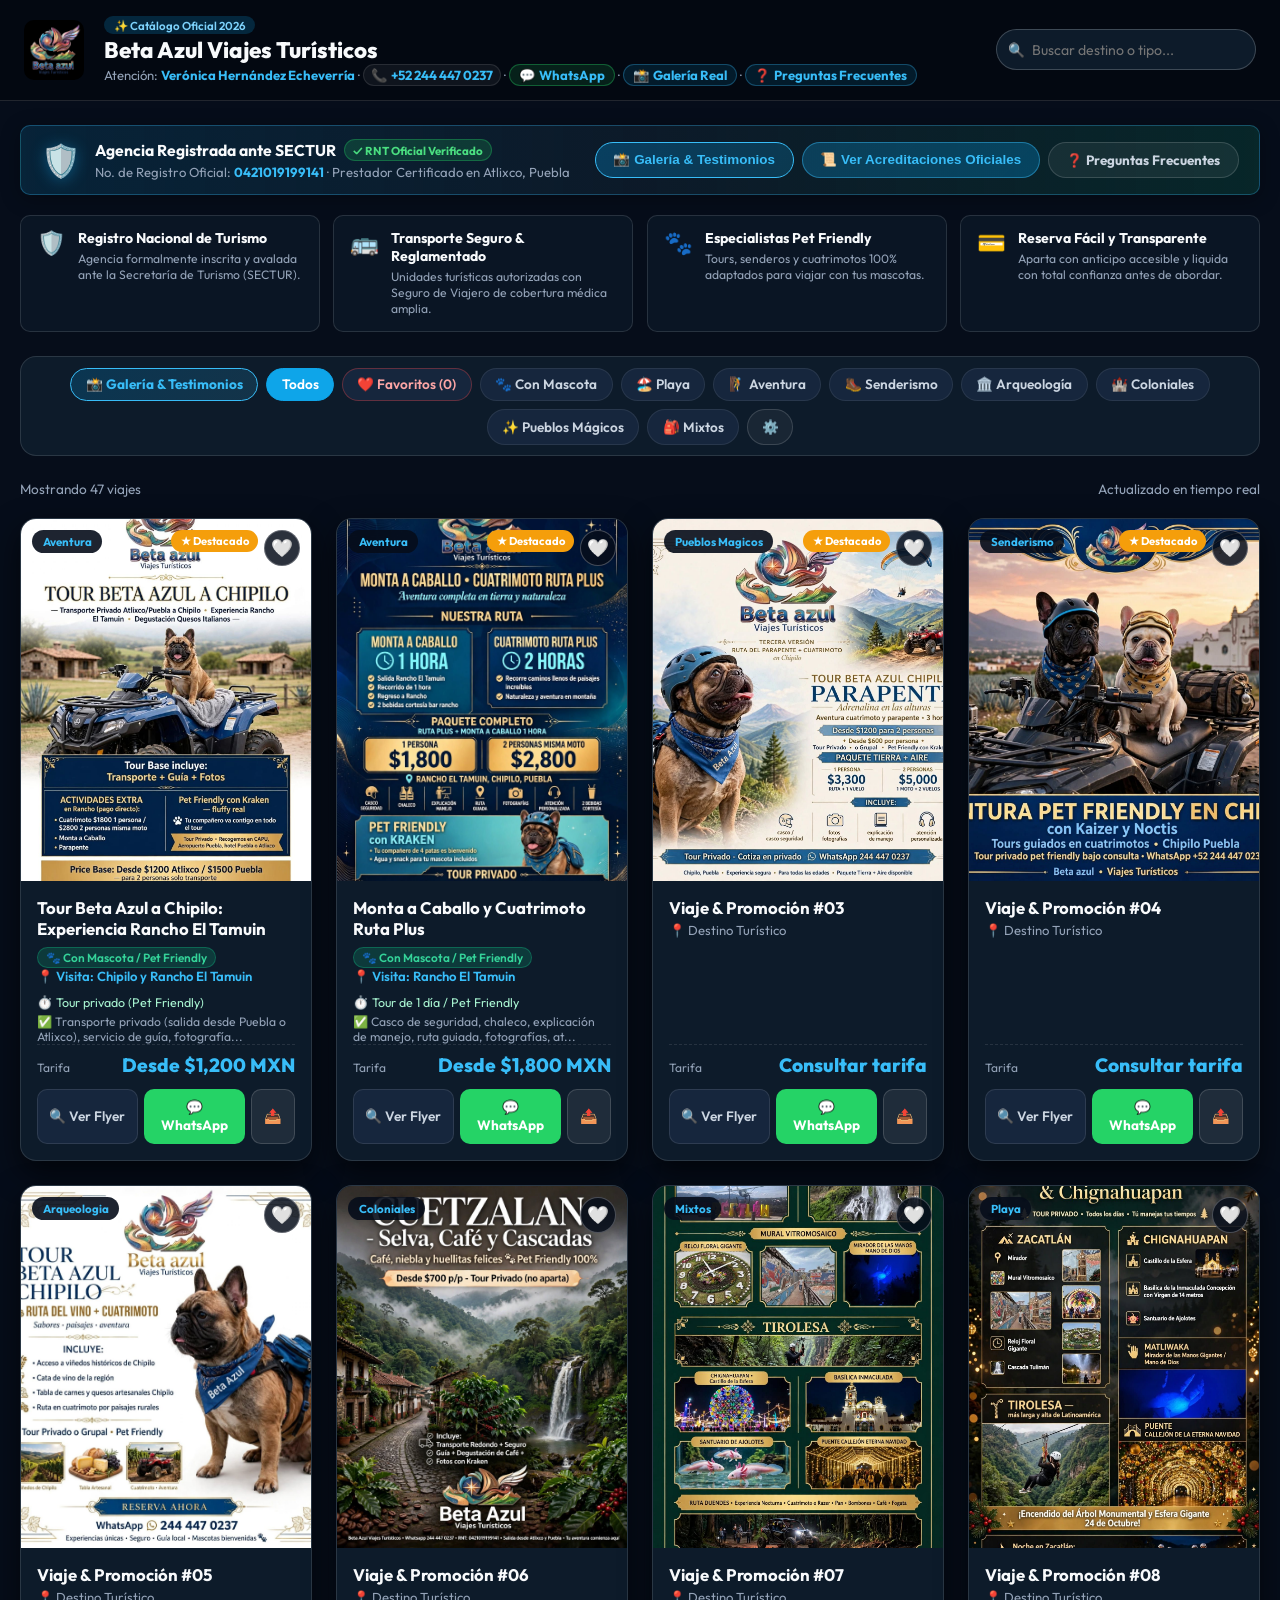
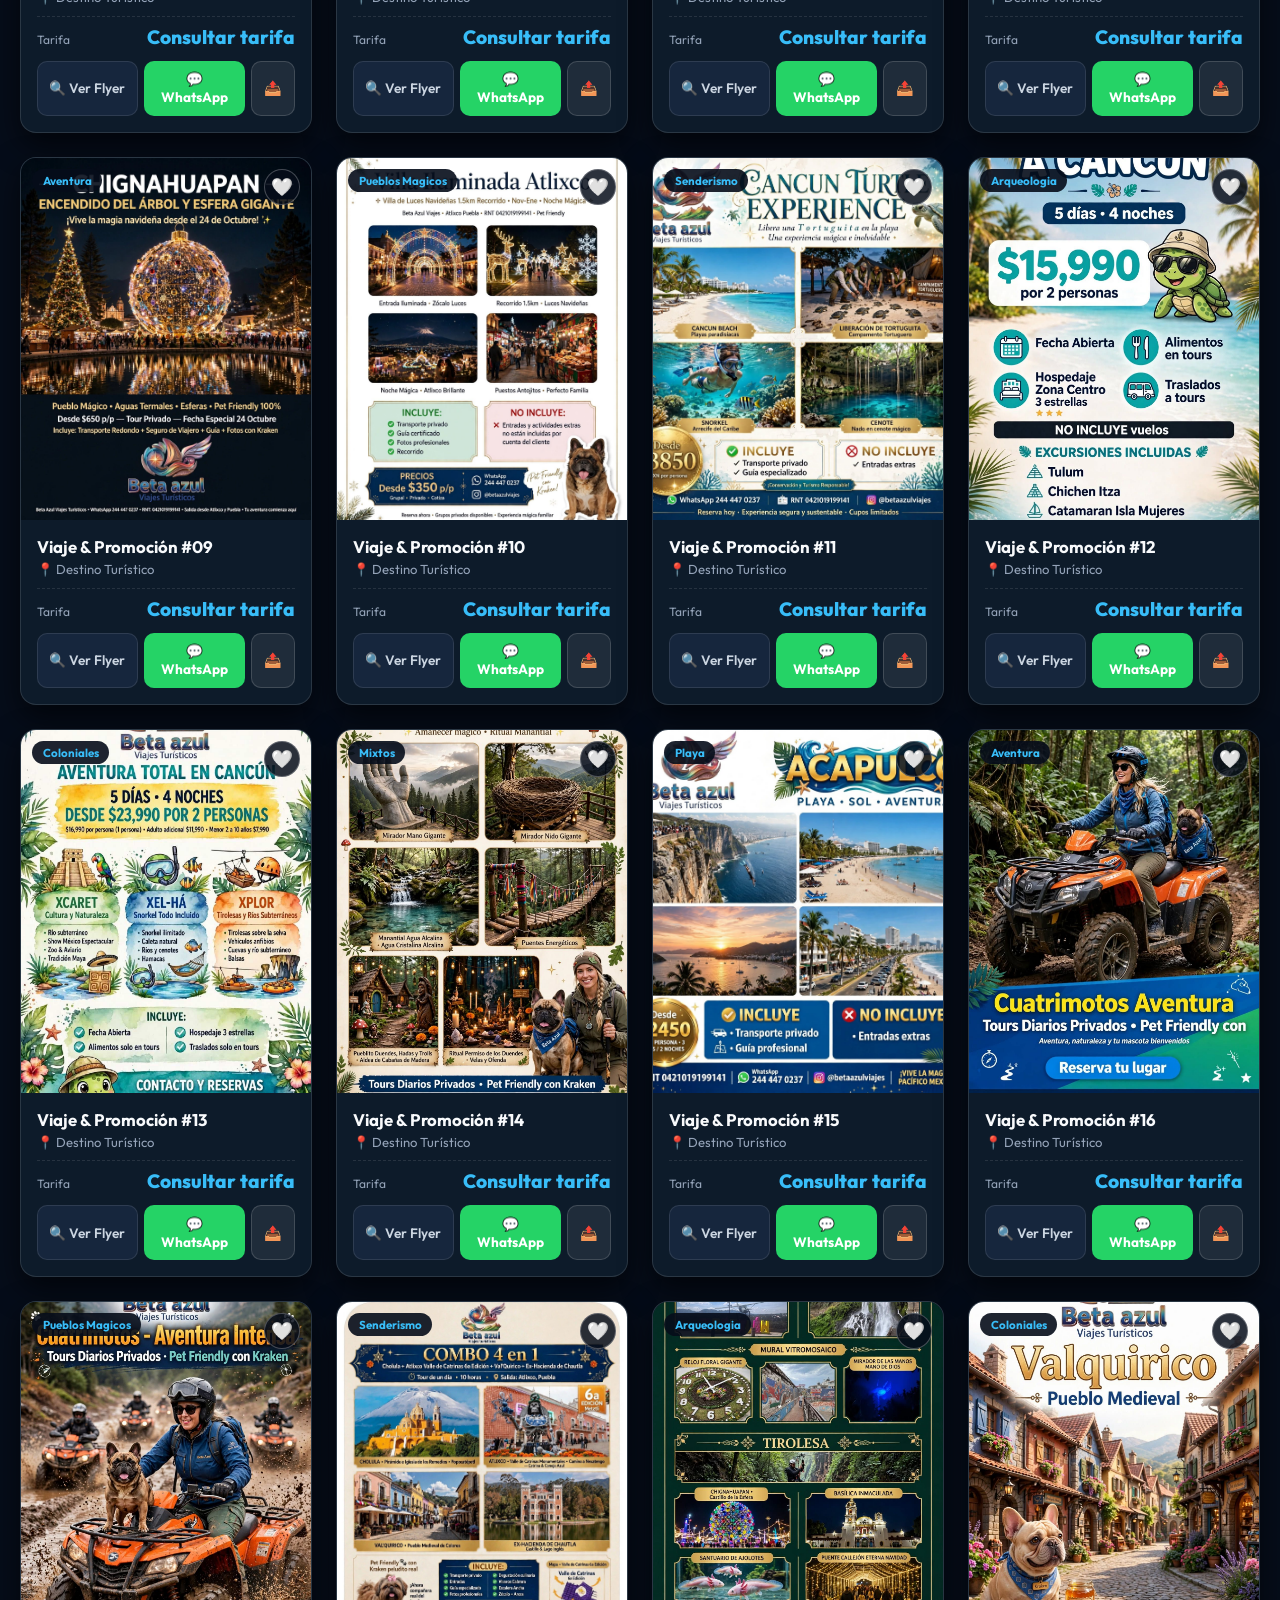
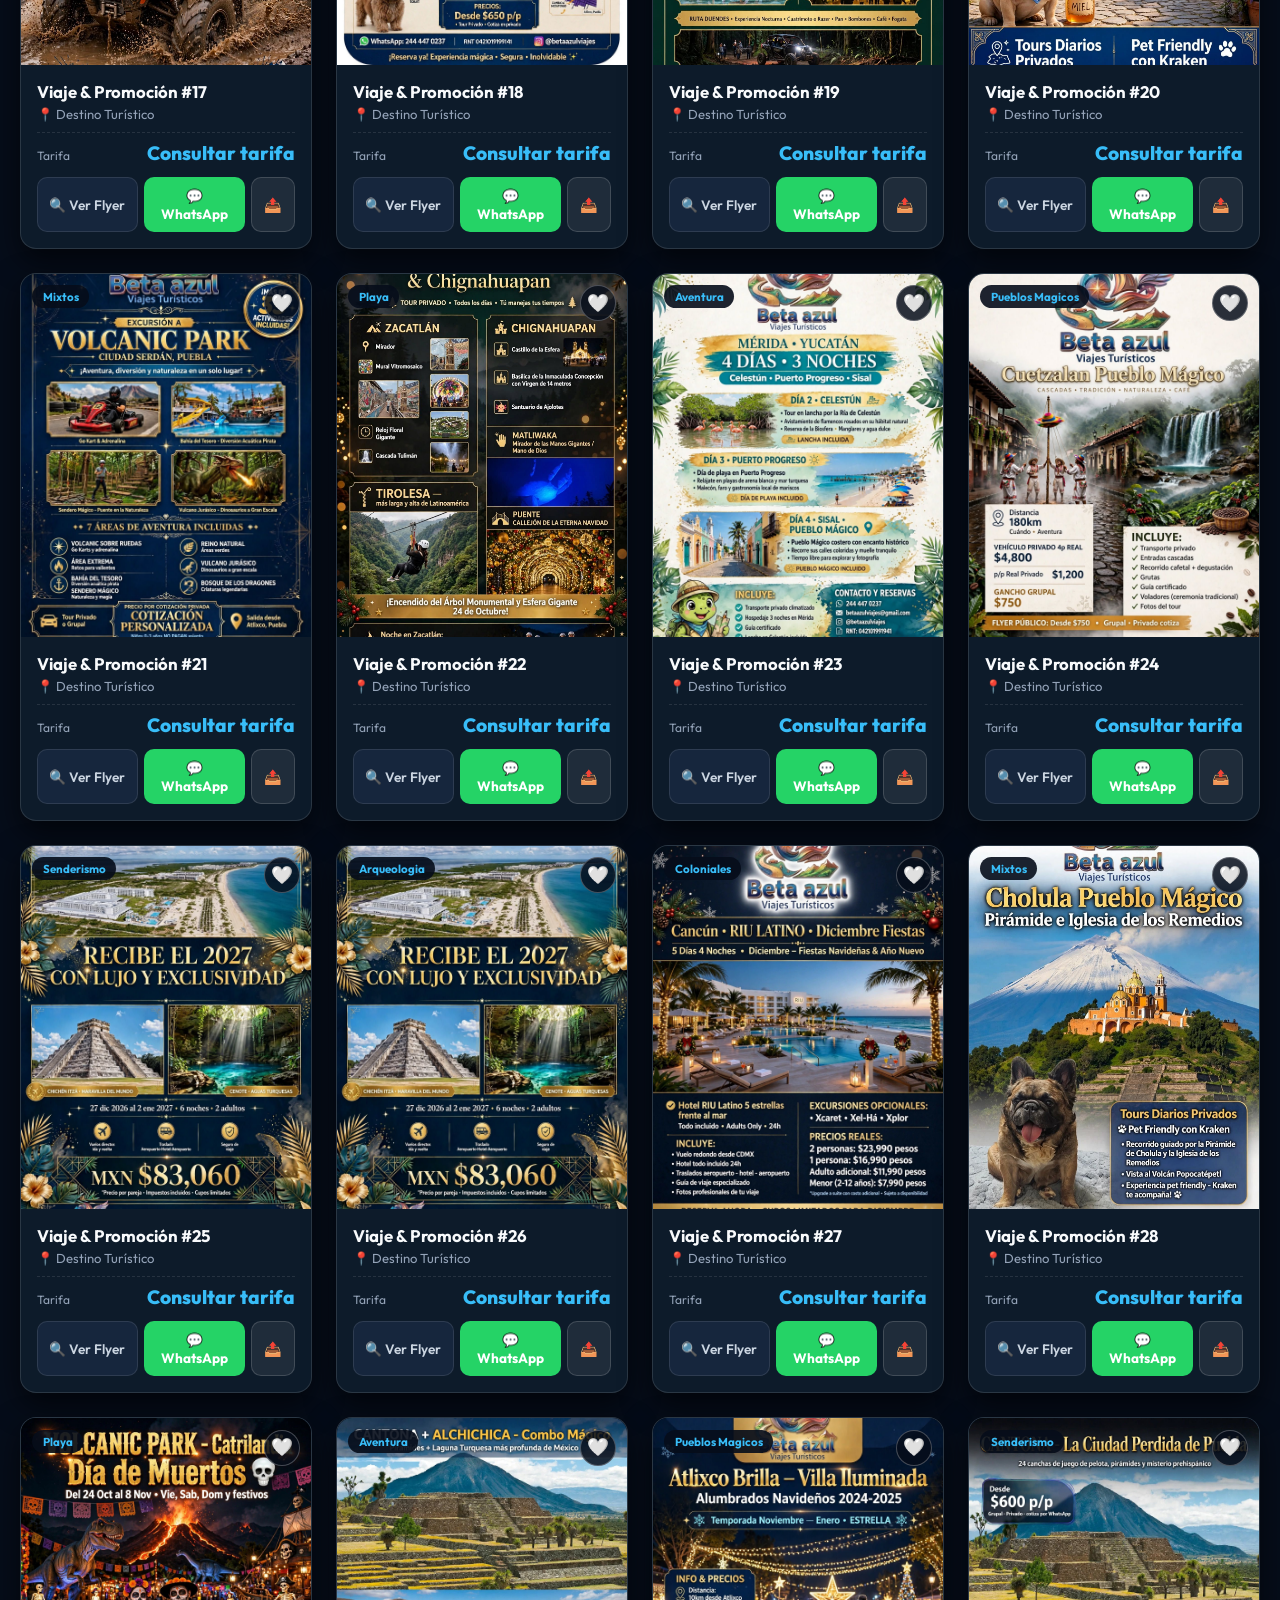
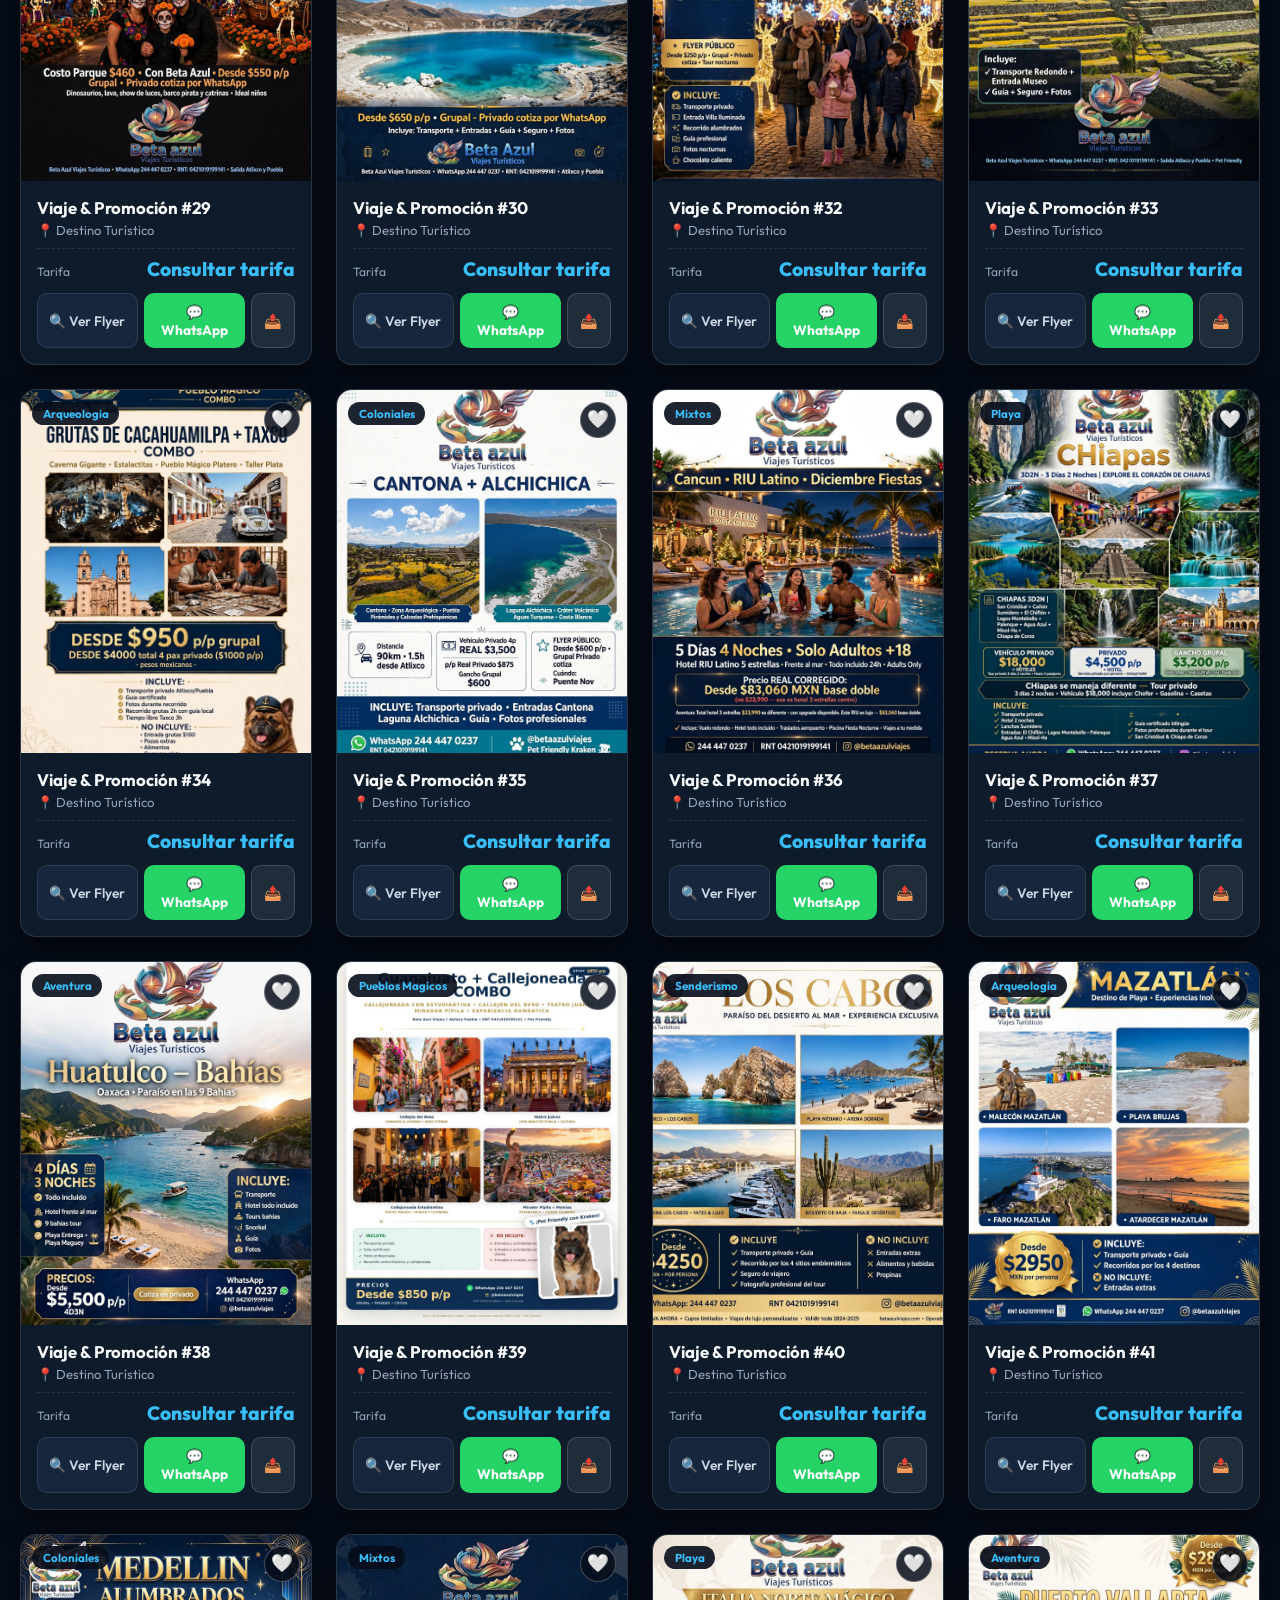
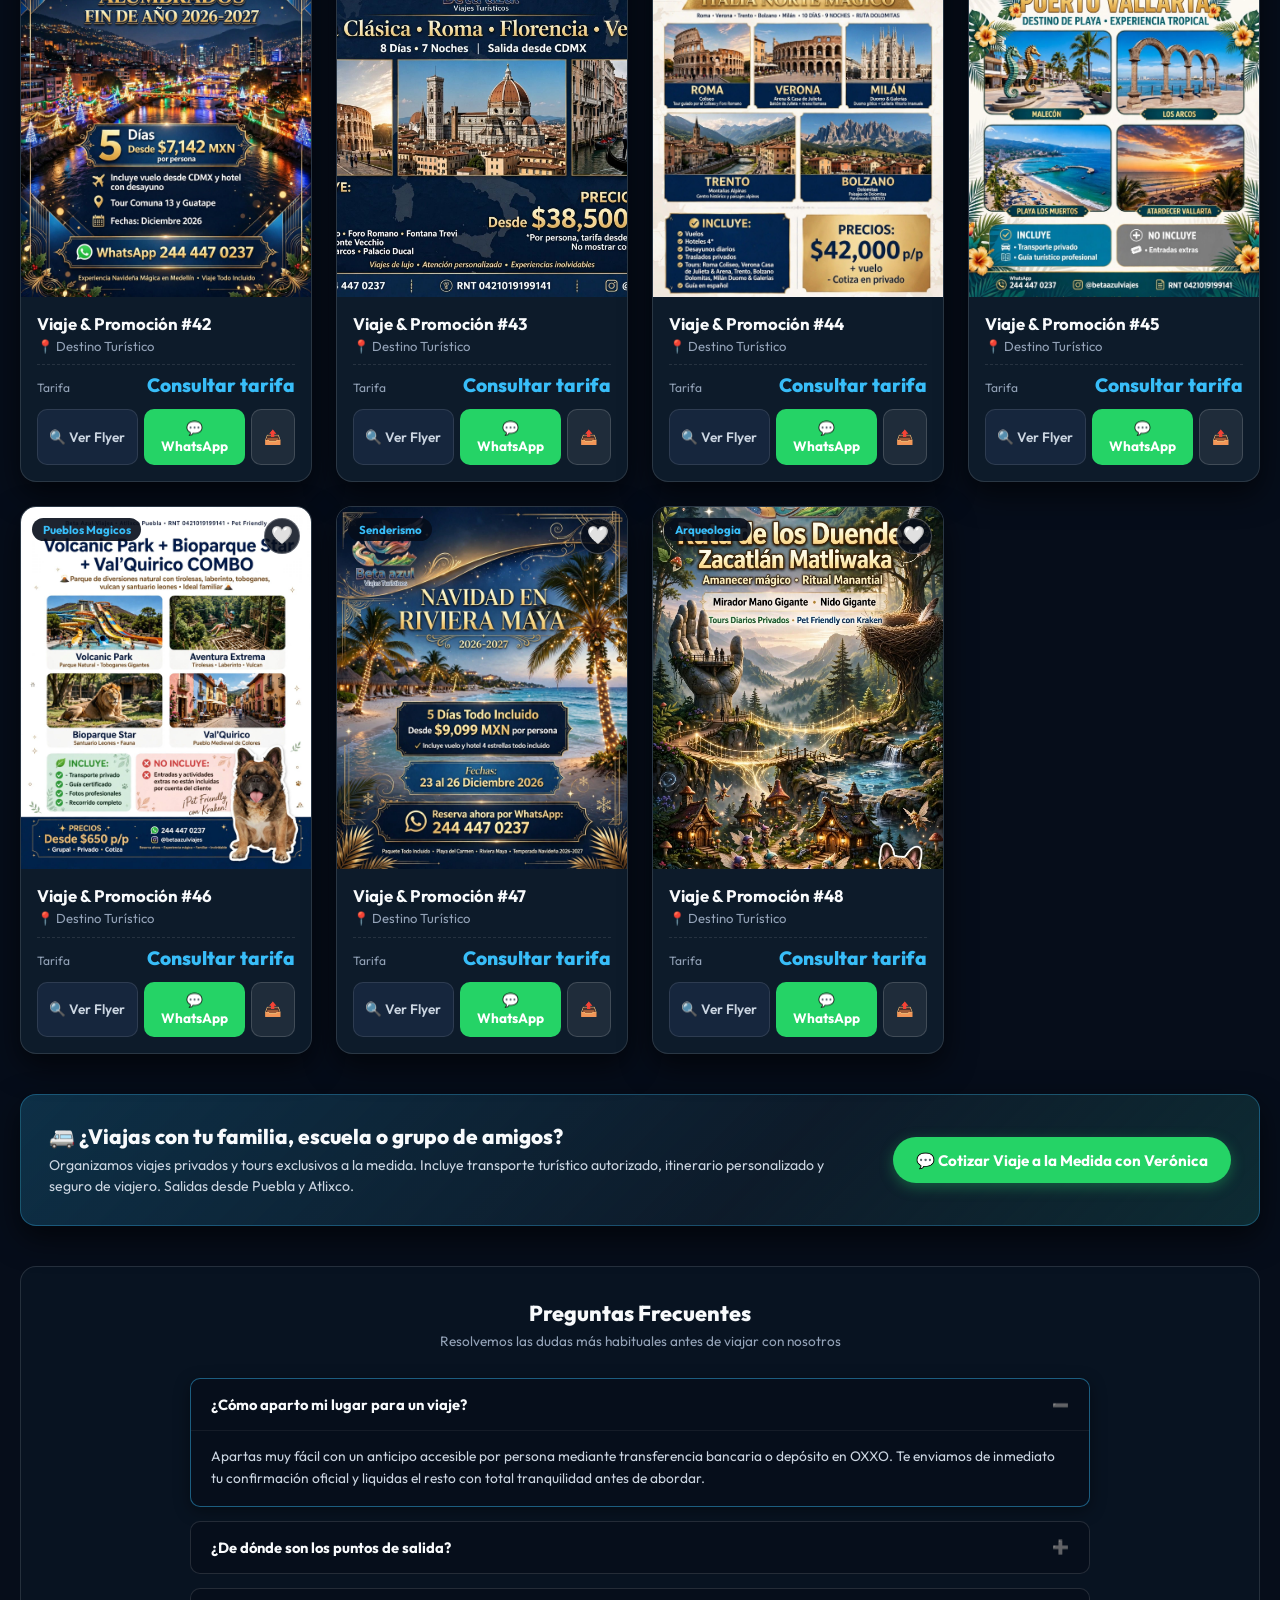
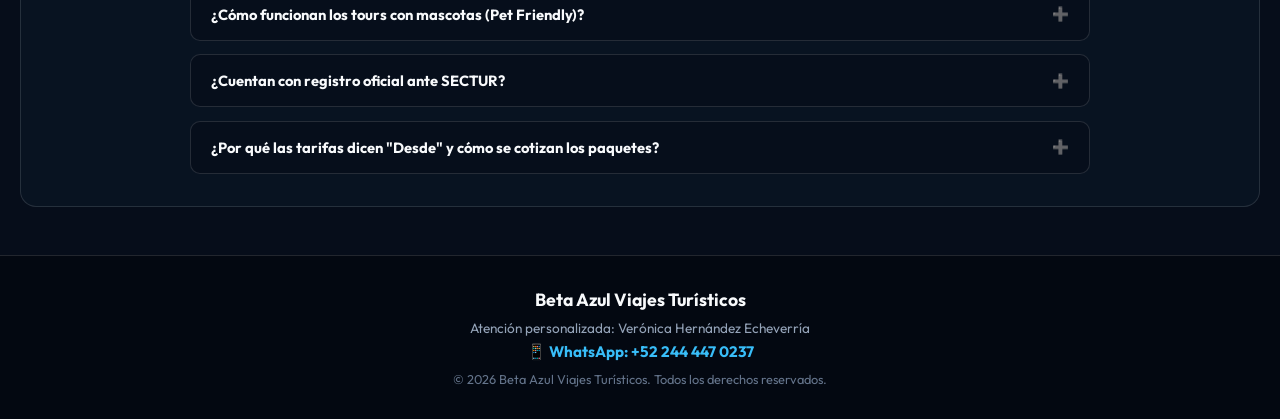
==== commit 3aa596f6: "Add files via upload" ====
--- a/index.html
+++ b/index.html
@@ -30,7 +30,7 @@
       <div class="header-info">
         <div class="brand-badge">✨ Catálogo Oficial 2026</div>
         <h1>Beta Azul Viajes Turísticos</h1>
-        <p class="header-sub">Atención: <strong>Verónica Hernández Echeverría</strong> · <a href="tel:+522444470237" class="header-phone-link" title="Llamar directo a Verónica">📞 <strong>+52 244 447 0237</strong></a> · <a href="https://wa.me/522444470237?text=%C2%A1Hola%20Ver%C3%B3nica!%20Tengo%20una%20consulta%20sobre%20los%20viajes%20de%20Beta%20Azul%20Viajes%20Tur%C3%ADsticos." target="_blank" rel="noopener noreferrer" class="header-wa-link" title="Mandar WhatsApp a Verónica">💬 <strong>WhatsApp</strong></a> · <a href="#faqSection" class="header-faq-link" title="Ver Preguntas Frecuentes">❓ <strong>Preguntas Frecuentes</strong></a></p>
+        <p class="header-sub">Atención: <strong>Verónica Hernández Echeverría</strong> · <a href="tel:+522444470237" class="header-phone-link" title="Llamar directo a Verónica">📞 <strong>+52 244 447 0237</strong></a> · <a href="https://wa.me/522444470237?text=%C2%A1Hola%20Ver%C3%B3nica!%20Tengo%20una%20consulta%20sobre%20los%20viajes%20de%20Beta%20Azul%20Viajes%20Tur%C3%ADsticos." target="_blank" rel="noopener noreferrer" class="header-wa-link" title="Mandar WhatsApp a Verónica">💬 <strong>WhatsApp</strong></a> · <a href="javascript:void(0)" onclick="abrirModalGaleria()" class="header-faq-link" title="Ver Fotos Reales y Testimonios">📸 <strong>Galería Real</strong></a> · <a href="#faqSection" class="header-faq-link" title="Ver Preguntas Frecuentes">❓ <strong>Preguntas Frecuentes</strong></a></p>
       </div>
 
       <!-- Derecha: Buscador -->
@@ -62,6 +62,9 @@
         </div>
       </div>
       <div style="display: flex; gap: 0.5rem; flex-wrap: wrap;">
+        <button type="button" class="btn-certificados btn-galeria-cta" onclick="abrirModalGaleria()">
+          📸 Galería & Testimonios
+        </button>
         <button type="button" class="btn-certificados" onclick="abrirModalCertificados('rnt')">
           📜 Ver Acreditaciones Oficiales
         </button>
@@ -103,9 +106,11 @@
       </div>
     </div>
 
-    <!-- Filtros por Categoría con Botón de Administración integrado -->
+    <!-- Filtros por Categoría con Botón de Galería y Administración -->
     <nav class="filter-bar" aria-label="Filtros de viaje">
+      <button type="button" class="filter-btn filter-btn-galeria" onclick="abrirModalGaleria()" id="btnAbrirGaleria">📸 Galería & Testimonios</button>
       <button class="filter-btn active" data-category="Todos">Todos</button>
+      <button class="filter-btn filter-btn-fav" data-category="Favoritos">❤️ Favoritos (<span id="favCount">0</span>)</button>
       <button class="filter-btn" data-category="Pet Friendly">🐾 Con Mascota</button>
       <button class="filter-btn" data-category="Playa">🏖️ Playa</button>
       <button class="filter-btn" data-category="Aventura">🧗 Aventura</button>
@@ -114,7 +119,7 @@
       <button class="filter-btn" data-category="Coloniales">🏰 Coloniales</button>
       <button class="filter-btn" data-category="Pueblos Magicos">✨ Pueblos Mágicos</button>
       <button class="filter-btn" data-category="Mixtos">🎒 Mixtos</button>
-      <a href="./admin/index.html" class="filter-btn admin-filter-btn" title="Administracion" style="text-decoration: none; border-color: rgba(255, 255, 255, 0.15); background: rgba(255, 255, 255, 0.05); color: #94a3b8; padding: 0.5rem 0.85rem;" aria-label="Administracion">⚙️</a>
+      <a href="./admin/index.html" class="filter-btn admin-filter-btn" title="Administración" style="text-decoration: none; border-color: rgba(255, 255, 255, 0.15); background: rgba(255, 255, 255, 0.05); color: #94a3b8; padding: 0.5rem 0.85rem;" aria-label="Administración">⚙️</a>
     </nav>
 
     <!-- Conteo de resultados -->
@@ -170,6 +175,14 @@
             Sí. Somos una agencia de viajes 100% formal inscrita en el <strong>Registro Nacional de Turismo (RNT No. 0421019199141)</strong> y contamos con el Reconocimiento oficial de <strong>Compromiso Turístico 2026</strong> emitido por la Secretaría de Turismo del Gobierno de México.
           </div>
         </details>
+        <details class="faq-item">
+          <summary class="faq-question">¿Por qué las tarifas dicen "Desde" y cómo se cotizan los paquetes?</summary>
+          <div class="faq-answer">
+            Nuestras tarifas se indican con la palabra <strong>"Desde"</strong> porque los costos en hotelería y boletos de avión fluctúan dinámicamente según la temporada, día de la semana y disponibilidad de las aerolíneas (los vuelos pueden cambiar de precio incluso en cuestión de horas).<br><br>
+            • <strong>En viajes grupales:</strong> Te brindamos siempre el precio total y el desglose transparente por persona.<br>
+            • <strong>En paquetes familiares o de pareja:</strong> Cotizamos en base habitación (habitualmente para 2 adultos y <strong>hasta 2 niños gratis por habitación</strong> según las promociones vigentes de cada hotel).
+          </div>
+        </details>
       </div>
     </section>
 
@@ -218,6 +231,10 @@
           <a href="#" id="lightboxWaBtn" target="_blank" rel="noopener noreferrer" class="btn-whatsapp" style="width: 100%; padding: 0.85rem; font-size: 1.05rem;">
             💬 Cotizar este viaje con Verónica por WhatsApp
           </a>
+
+          <button type="button" id="lightboxShareBtn" class="btn-share" onclick="compartirViajeActual()" style="width: 100%; padding: 0.75rem; margin-top: 0.6rem; font-size: 0.92rem; background: rgba(255,255,255,0.06); border-color: rgba(255,255,255,0.15);">
+            📤 Compartir este viaje con amigos o familia
+          </button>
         </div>
       </div>
     </div>
@@ -257,6 +274,58 @@
     </div>
   </div>
 
+  <!-- Modal de Galería de Fotos Reales & Testimonios -->
+  <div class="galeria-modal" id="galeriaModal" onclick="cerrarModalGaleria()">
+    <div class="galeria-modal-container" onclick="event.stopPropagation()">
+      <div class="galeria-modal-header">
+        <div>
+          <span class="galeria-header-tag">📸 Experiencias Reales 100% Verificadas</span>
+          <h3>Galería de Viajeros & Testimonios</h3>
+          <p>Los mejores momentos de nuestras salidas grupales y las fotos que nos envían nuestros clientes.</p>
+        </div>
+        <button type="button" class="galeria-close" onclick="cerrarModalGaleria()" title="Cerrar Galería">✕</button>
+      </div>
+
+      <!-- Filtros de categoría dentro de la Galería -->
+      <div class="galeria-filter-bar" id="galeriaFilterBar">
+        <button type="button" class="galeria-tab active" data-gal-cat="Todos" onclick="filtrarGaleria('Todos', this)">Todas las Fotos</button>
+        <button type="button" class="galeria-tab" data-gal-cat="Pueblos Magicos" onclick="filtrarGaleria('Pueblos Magicos', this)">✨ Pueblos Mágicos</button>
+        <button type="button" class="galeria-tab" data-gal-cat="Aventura" onclick="filtrarGaleria('Aventura', this)">🧗 Aventura & Naturaleza</button>
+        <button type="button" class="galeria-tab" data-gal-cat="Familiar" onclick="filtrarGaleria('Familiar', this)">👨‍👩‍👧‍👦 Familias & Parejas</button>
+        <button type="button" class="galeria-tab" data-gal-cat="Playa" onclick="filtrarGaleria('Playa', this)">🏖️ Playa</button>
+        <button type="button" class="galeria-tab" data-gal-cat="Coloniales" onclick="filtrarGaleria('Coloniales', this)">🏰 Coloniales</button>
+      </div>
+
+      <!-- Grid dinámico de fotos y testimonios -->
+      <div class="galeria-grid" id="galeriaGrid">
+        <!-- Renderizado dinámicamente desde app.js -->
+      </div>
+    </div>
+  </div>
+
+  <!-- Visor de Foto Ampliada de la Galería (Lightbox) -->
+  <div class="galeria-lightbox" id="galeriaLightboxModal" onclick="cerrarFotoGaleria()">
+    <button type="button" class="galeria-lightbox-close" onclick="cerrarFotoGaleria()" title="Cerrar foto">✕</button>
+    <button type="button" class="galeria-nav-btn prev" onclick="event.stopPropagation(); cambiarFotoGaleria(-1)" title="Foto anterior">❮</button>
+    <button type="button" class="galeria-nav-btn next" onclick="event.stopPropagation(); cambiarFotoGaleria(1)" title="Foto siguiente">❯</button>
+    
+    <div class="galeria-lightbox-box" onclick="event.stopPropagation()">
+      <div class="galeria-lightbox-img-wrap">
+        <img src="" id="galeriaLightboxImg" alt="Foto de viaje Beta Azul">
+      </div>
+      <div class="galeria-lightbox-info">
+        <span class="galeria-badge" id="galeriaLightboxBadge">Pueblos Mágicos</span>
+        <h4 id="galeriaLightboxTitle">Título de la Experiencia</h4>
+        <div class="galeria-lightbox-dest" id="galeriaLightboxDest">📍 Destino</div>
+        <div class="galeria-stars" title="Calificación 5 estrellas">⭐⭐⭐⭐⭐ <span>(Experiencia Verificada)</span></div>
+        <blockquote class="galeria-lightbox-quote" id="galeriaLightboxQuote">
+          "Testimonio del cliente."
+        </blockquote>
+        <div class="galeria-lightbox-author" id="galeriaLightboxAuthor">— Nombre del Cliente</div>
+      </div>
+    </div>
+  </div>
+
   <!-- Footer -->
   <footer class="footer">
     <div style="margin-bottom: 0.5rem;">
--- a/styles.css
+++ b/styles.css
@@ -357,9 +357,10 @@
 
 .card-actions {
   display: grid;
-  grid-template-columns: 1fr 1fr;
-  gap: 0.5rem;
+  grid-template-columns: 1fr 1fr auto;
+  gap: 0.4rem;
   margin-top: 0.75rem;
+  align-items: stretch;
 }
 
 .btn-details {
@@ -877,4 +878,550 @@
 
 .cert-caption strong {
   color: #38bdf8;
+}
+
+/* =========================================================
+   GALERÍA DE EXPERIENCIAS REALES & TESTIMONIOS (MODAL & GRID)
+   ========================================================= */
+.filter-btn-galeria {
+  background: linear-gradient(135deg, rgba(2, 132, 199, 0.25), rgba(56, 189, 248, 0.15)) !important;
+  border-color: #38bdf8 !important;
+  color: #38bdf8 !important;
+  font-weight: 700 !important;
+}
+
+.filter-btn-galeria:hover {
+  background: #0284c7 !important;
+  color: #ffffff !important;
+  box-shadow: 0 0 14px rgba(56, 189, 248, 0.5) !important;
+  transform: translateY(-1px);
+}
+
+.btn-galeria-cta {
+  background: linear-gradient(135deg, rgba(2, 132, 199, 0.35), rgba(14, 165, 233, 0.2)) !important;
+  border-color: #38bdf8 !important;
+  color: #38bdf8 !important;
+  font-weight: 700 !important;
+}
+
+.btn-galeria-cta:hover {
+  background: #0284c7 !important;
+  color: #ffffff !important;
+  box-shadow: 0 0 12px rgba(56, 189, 248, 0.4) !important;
+}
+
+.galeria-modal {
+  position: fixed;
+  inset: 0;
+  background: rgba(3, 7, 18, 0.88);
+  backdrop-filter: blur(8px);
+  -webkit-backdrop-filter: blur(8px);
+  z-index: 1000;
+  display: none;
+  align-items: center;
+  justify-content: center;
+  padding: 1rem;
+}
+
+.galeria-modal.active {
+  display: flex;
+  animation: modalFadeIn 0.25s ease-out;
+}
+
+.galeria-modal-container {
+  background: #0b1523;
+  border: 1px solid rgba(255, 255, 255, 0.12);
+  border-radius: 16px;
+  width: 100%;
+  max-width: 1100px;
+  max-height: 92vh;
+  display: flex;
+  flex-direction: column;
+  overflow: hidden;
+  box-shadow: 0 25px 60px rgba(0, 0, 0, 0.7);
+}
+
+.galeria-modal-header {
+  padding: 1.25rem 1.5rem;
+  border-bottom: 1px solid rgba(255, 255, 255, 0.08);
+  display: flex;
+  justify-content: space-between;
+  align-items: flex-start;
+  gap: 1rem;
+  background: rgba(13, 27, 42, 0.8);
+}
+
+.galeria-header-tag {
+  display: inline-block;
+  background: rgba(14, 165, 233, 0.2);
+  color: #38bdf8;
+  border: 1px solid rgba(56, 189, 248, 0.4);
+  font-size: 0.75rem;
+  font-weight: 700;
+  padding: 0.2rem 0.65rem;
+  border-radius: var(--radius-full);
+  margin-bottom: 0.35rem;
+}
+
+.galeria-modal-header h3 {
+  font-size: 1.35rem;
+  font-weight: 800;
+  color: #f8fafc;
+}
+
+.galeria-modal-header p {
+  font-size: 0.85rem;
+  color: var(--text-muted);
+  margin-top: 0.2rem;
+}
+
+.galeria-close {
+  background: rgba(255, 255, 255, 0.08);
+  border: 1px solid rgba(255, 255, 255, 0.15);
+  color: #cbd5e1;
+  width: 38px;
+  height: 38px;
+  border-radius: 50%;
+  font-size: 1.2rem;
+  cursor: pointer;
+  display: flex;
+  align-items: center;
+  justify-content: center;
+  transition: all 0.2s;
+  flex-shrink: 0;
+}
+
+.galeria-close:hover {
+  background: rgba(239, 68, 68, 0.3);
+  color: #f87171;
+  border-color: #ef4444;
+}
+
+.galeria-filter-bar {
+  padding: 0.75rem 1.5rem;
+  display: flex;
+  gap: 0.5rem;
+  overflow-x: auto;
+  background: #070e19;
+  border-bottom: 1px solid rgba(255, 255, 255, 0.06);
+}
+
+.galeria-tab {
+  background: #132235;
+  border: 1px solid rgba(255, 255, 255, 0.1);
+  color: #94a3b8;
+  padding: 0.4rem 0.9rem;
+  border-radius: 20px;
+  font-size: 0.82rem;
+  font-weight: 600;
+  cursor: pointer;
+  white-space: nowrap;
+  transition: all 0.2s;
+  font-family: inherit;
+}
+
+.galeria-tab:hover {
+  background: #1e3553;
+  color: #38bdf8;
+}
+
+.galeria-tab.active {
+  background: #0284c7;
+  color: #ffffff;
+  border-color: #38bdf8;
+}
+
+.galeria-grid {
+  padding: 1.5rem;
+  overflow-y: auto;
+  display: grid;
+  grid-template-columns: repeat(auto-fill, minmax(290px, 1fr));
+  gap: 1.25rem;
+  flex: 1;
+}
+
+.galeria-card {
+  background: #0d1b2a;
+  border: 1px solid rgba(255, 255, 255, 0.08);
+  border-radius: 12px;
+  overflow: hidden;
+  display: flex;
+  flex-direction: column;
+  cursor: pointer;
+  transition: transform 0.25s, border-color 0.25s, box-shadow 0.25s;
+}
+
+.galeria-card:hover {
+  transform: translateY(-4px);
+  border-color: rgba(56, 189, 248, 0.4);
+  box-shadow: 0 12px 25px rgba(0, 0, 0, 0.5);
+}
+
+.galeria-card-img-wrap {
+  position: relative;
+  aspect-ratio: 16 / 10;
+  overflow: hidden;
+  background: #030712;
+}
+
+.galeria-card-img {
+  width: 100%;
+  height: 100%;
+  object-fit: cover;
+  transition: transform 0.4s ease;
+  display: block;
+}
+
+.galeria-card:hover .galeria-card-img {
+  transform: scale(1.05);
+}
+
+.galeria-card-badge {
+  position: absolute;
+  top: 0.6rem;
+  left: 0.6rem;
+  background: rgba(2, 132, 199, 0.85);
+  color: #fff;
+  font-size: 0.72rem;
+  font-weight: 700;
+  padding: 0.2rem 0.6rem;
+  border-radius: 12px;
+  backdrop-filter: blur(4px);
+}
+
+.galeria-card-body {
+  padding: 1rem;
+  display: flex;
+  flex-direction: column;
+  flex: 1;
+  gap: 0.35rem;
+}
+
+.galeria-card-title {
+  font-size: 1rem;
+  font-weight: 700;
+  color: #f8fafc;
+  line-height: 1.3;
+}
+
+.galeria-card-dest {
+  font-size: 0.78rem;
+  color: #38bdf8;
+  font-weight: 600;
+}
+
+.galeria-card-stars {
+  font-size: 0.85rem;
+  color: #facc15;
+  margin: 0.15rem 0;
+}
+
+.galeria-card-quote {
+  font-size: 0.82rem;
+  color: #cbd5e1;
+  font-style: italic;
+  line-height: 1.4;
+  background: rgba(255, 255, 255, 0.03);
+  padding: 0.6rem 0.75rem;
+  border-left: 3px solid #38bdf8;
+  border-radius: 4px;
+  margin-top: auto;
+}
+
+.galeria-card-author {
+  font-size: 0.75rem;
+  color: #94a3b8;
+  font-weight: 600;
+  text-align: right;
+  margin-top: 0.25rem;
+}
+
+/* =========================================================
+   LIGHTBOX PARA LA GALERÍA
+   ========================================================= */
+.galeria-lightbox {
+  position: fixed;
+  inset: 0;
+  background: rgba(3, 7, 18, 0.94);
+  backdrop-filter: blur(10px);
+  -webkit-backdrop-filter: blur(10px);
+  z-index: 2000;
+  display: none;
+  align-items: center;
+  justify-content: center;
+  padding: 1rem;
+}
+
+.galeria-lightbox.active {
+  display: flex;
+}
+
+.galeria-lightbox-box {
+  display: flex;
+  flex-direction: column;
+  max-width: 850px;
+  width: 100%;
+  max-height: 90vh;
+  background: #0c1827;
+  border: 1px solid rgba(255, 255, 255, 0.15);
+  border-radius: 14px;
+  overflow: hidden;
+  box-shadow: 0 25px 60px rgba(0, 0, 0, 0.8);
+}
+
+.galeria-lightbox-img-wrap {
+  background: #000;
+  max-height: 60vh;
+  display: flex;
+  align-items: center;
+  justify-content: center;
+  overflow: hidden;
+}
+
+#galeriaLightboxImg {
+  max-width: 100%;
+  max-height: 60vh;
+  object-fit: contain;
+  display: block;
+}
+
+.galeria-lightbox-info {
+  padding: 1.25rem 1.5rem;
+  background: #0c1827;
+}
+
+.galeria-badge {
+  display: inline-block;
+  background: rgba(14, 165, 233, 0.25);
+  color: #38bdf8;
+  border: 1px solid rgba(56, 189, 248, 0.4);
+  font-size: 0.74rem;
+  font-weight: 700;
+  padding: 0.2rem 0.65rem;
+  border-radius: var(--radius-full);
+  margin-bottom: 0.35rem;
+}
+
+.galeria-lightbox-info h4 {
+  font-size: 1.2rem;
+  font-weight: 800;
+  color: #f8fafc;
+  margin-bottom: 0.2rem;
+}
+
+.galeria-lightbox-dest {
+  font-size: 0.82rem;
+  color: #38bdf8;
+  font-weight: 600;
+  margin-bottom: 0.4rem;
+}
+
+.galeria-stars {
+  font-size: 0.9rem;
+  color: #facc15;
+  margin-bottom: 0.5rem;
+}
+
+.galeria-stars span {
+  font-size: 0.75rem;
+  color: #94a3b8;
+  font-weight: 500;
+  margin-left: 0.35rem;
+}
+
+.galeria-lightbox-quote {
+  font-size: 0.88rem;
+  color: #cbd5e1;
+  font-style: italic;
+  line-height: 1.45;
+  background: rgba(255, 255, 255, 0.04);
+  padding: 0.75rem 1rem;
+  border-left: 3px solid #38bdf8;
+  border-radius: 4px;
+  margin: 0.5rem 0 0.35rem 0;
+}
+
+.galeria-lightbox-author {
+  font-size: 0.8rem;
+  color: #94a3b8;
+  font-weight: 600;
+  text-align: right;
+}
+
+.galeria-nav-btn {
+  position: absolute;
+  top: 50%;
+  transform: translateY(-50%);
+  background: rgba(13, 27, 42, 0.85);
+  color: #fff;
+  border: 1px solid rgba(255, 255, 255, 0.2);
+  width: 48px;
+  height: 48px;
+  border-radius: 50%;
+  font-size: 1.4rem;
+  cursor: pointer;
+  display: flex;
+  align-items: center;
+  justify-content: center;
+  z-index: 2010;
+  transition: all 0.2s;
+  user-select: none;
+}
+
+.galeria-nav-btn:hover {
+  background: #0284c7;
+  border-color: #38bdf8;
+  transform: translateY(-50%) scale(1.08);
+}
+
+.galeria-nav-btn.prev { left: 1rem; }
+.galeria-nav-btn.next { right: 1rem; }
+
+.galeria-lightbox-close {
+  position: absolute;
+  top: 1rem;
+  right: 1rem;
+  background: rgba(13, 27, 42, 0.85);
+  color: #fff;
+  border: 1px solid rgba(255, 255, 255, 0.2);
+  width: 44px;
+  height: 44px;
+  border-radius: 50%;
+  font-size: 1.3rem;
+  cursor: pointer;
+  display: flex;
+  align-items: center;
+  justify-content: center;
+  z-index: 2010;
+  transition: all 0.2s;
+}
+
+.galeria-lightbox-close:hover {
+  background: rgba(239, 68, 68, 0.4);
+  color: #f87171;
+  border-color: #ef4444;
+}
+
+@media (max-width: 768px) {
+  .galeria-grid {
+    grid-template-columns: 1fr;
+    padding: 1rem;
+  }
+  .galeria-nav-btn {
+    width: 38px;
+    height: 38px;
+    font-size: 1.1rem;
+  }
+  .galeria-nav-btn.prev { left: 0.5rem; }
+  .galeria-nav-btn.next { right: 0.5rem; }
+  .galeria-lightbox-close {
+    top: 0.5rem;
+    right: 0.5rem;
+    width: 38px;
+    height: 38px;
+  }
+}
+
+/* =========================================================
+   SISTEMA DE FAVORITOS (LISTA DE DESEOS)
+   ========================================================= */
+.btn-fav-card {
+  position: absolute;
+  top: 0.7rem;
+  right: 0.7rem;
+  background: rgba(6, 13, 26, 0.85);
+  border: 1px solid rgba(255, 255, 255, 0.25);
+  width: 36px;
+  height: 36px;
+  border-radius: 50%;
+  font-size: 1.1rem;
+  cursor: pointer;
+  display: flex;
+  align-items: center;
+  justify-content: center;
+  transition: var(--transition);
+  z-index: 6;
+  color: #cbd5e1;
+}
+
+.btn-fav-card:hover {
+  transform: scale(1.15);
+  border-color: #ef4444;
+  color: #ef4444;
+}
+
+.btn-fav-card.active {
+  background: rgba(239, 68, 68, 0.25);
+  border-color: #ef4444;
+  color: #ef4444;
+  box-shadow: 0 0 12px rgba(239, 68, 68, 0.6);
+}
+
+.filter-btn-fav {
+  border-color: rgba(239, 68, 68, 0.35) !important;
+  color: #fca5a5 !important;
+}
+
+.filter-btn-fav.active {
+  background: #ef4444 !important;
+  border-color: #ef4444 !important;
+  color: #ffffff !important;
+}
+
+.fav-action-bar {
+  grid-column: 1 / -1;
+  background: linear-gradient(135deg, rgba(239, 68, 68, 0.15) 0%, rgba(13, 27, 42, 0.95) 100%);
+  border: 1px solid rgba(239, 68, 68, 0.35);
+  border-radius: var(--radius-md);
+  padding: 1rem 1.25rem;
+  display: flex;
+  align-items: center;
+  justify-content: space-between;
+  flex-wrap: wrap;
+  gap: 1rem;
+  margin-bottom: 1.25rem;
+}
+
+.fav-action-title {
+  font-size: 0.95rem;
+  font-weight: 700;
+  color: #f8fafc;
+}
+
+.fav-action-desc {
+  font-size: 0.8rem;
+  color: #cbd5e1;
+}
+
+/* =========================================================
+   BOTON DE COMPARTIR Y NOTAS DE TARIFAS
+   ========================================================= */
+.btn-share {
+  background: rgba(255, 255, 255, 0.08);
+  color: #cbd5e1;
+  border: 1px solid rgba(255, 255, 255, 0.15);
+  padding: 0.6rem 0.75rem;
+  border-radius: var(--radius-md);
+  font-size: 0.88rem;
+  cursor: pointer;
+  transition: var(--transition);
+  display: inline-flex;
+  align-items: center;
+  justify-content: center;
+  font-family: inherit;
+}
+
+.btn-share:hover {
+  background: rgba(14, 165, 233, 0.25);
+  color: #ffffff;
+  border-color: #38bdf8;
+  transform: translateY(-1px);
+}
+
+.price-subnote {
+  font-size: 0.72rem;
+  color: #94a3b8;
+  display: block;
+  margin-top: 0.25rem;
+  line-height: 1.3;
 }
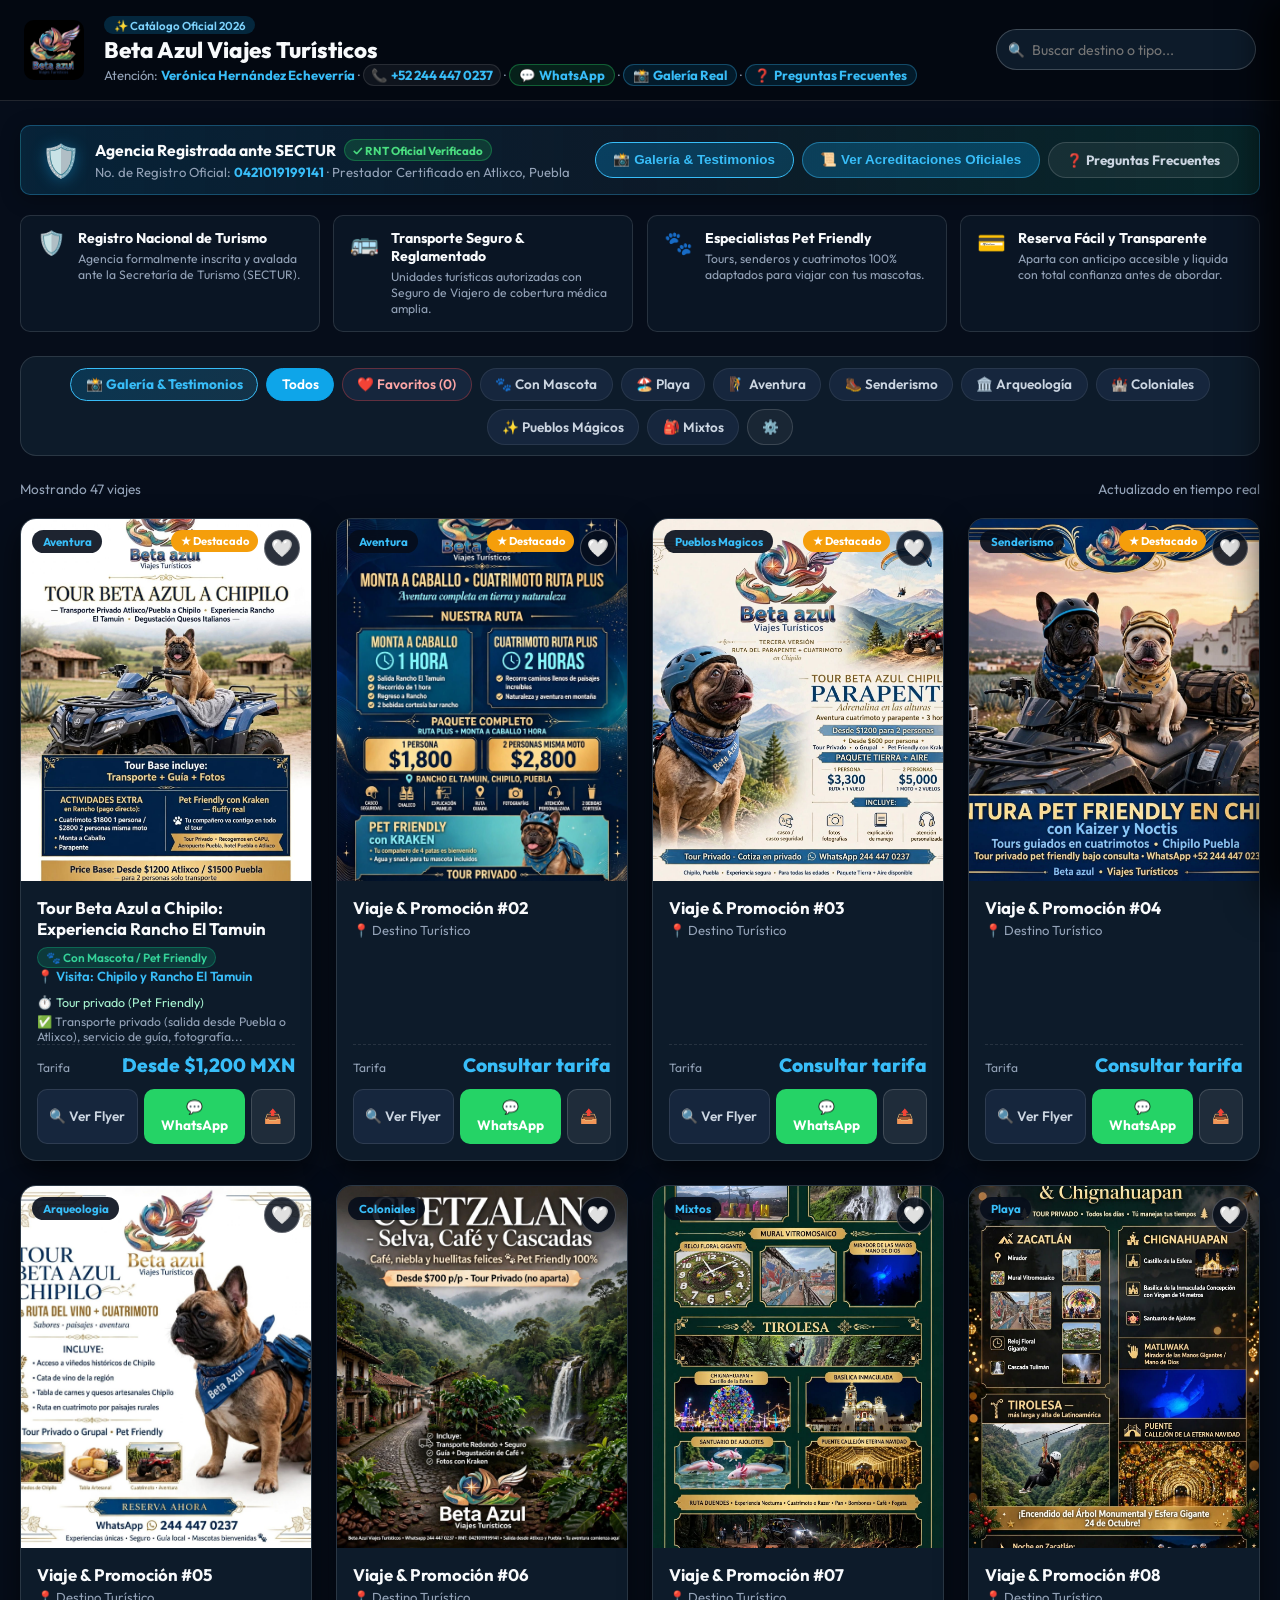
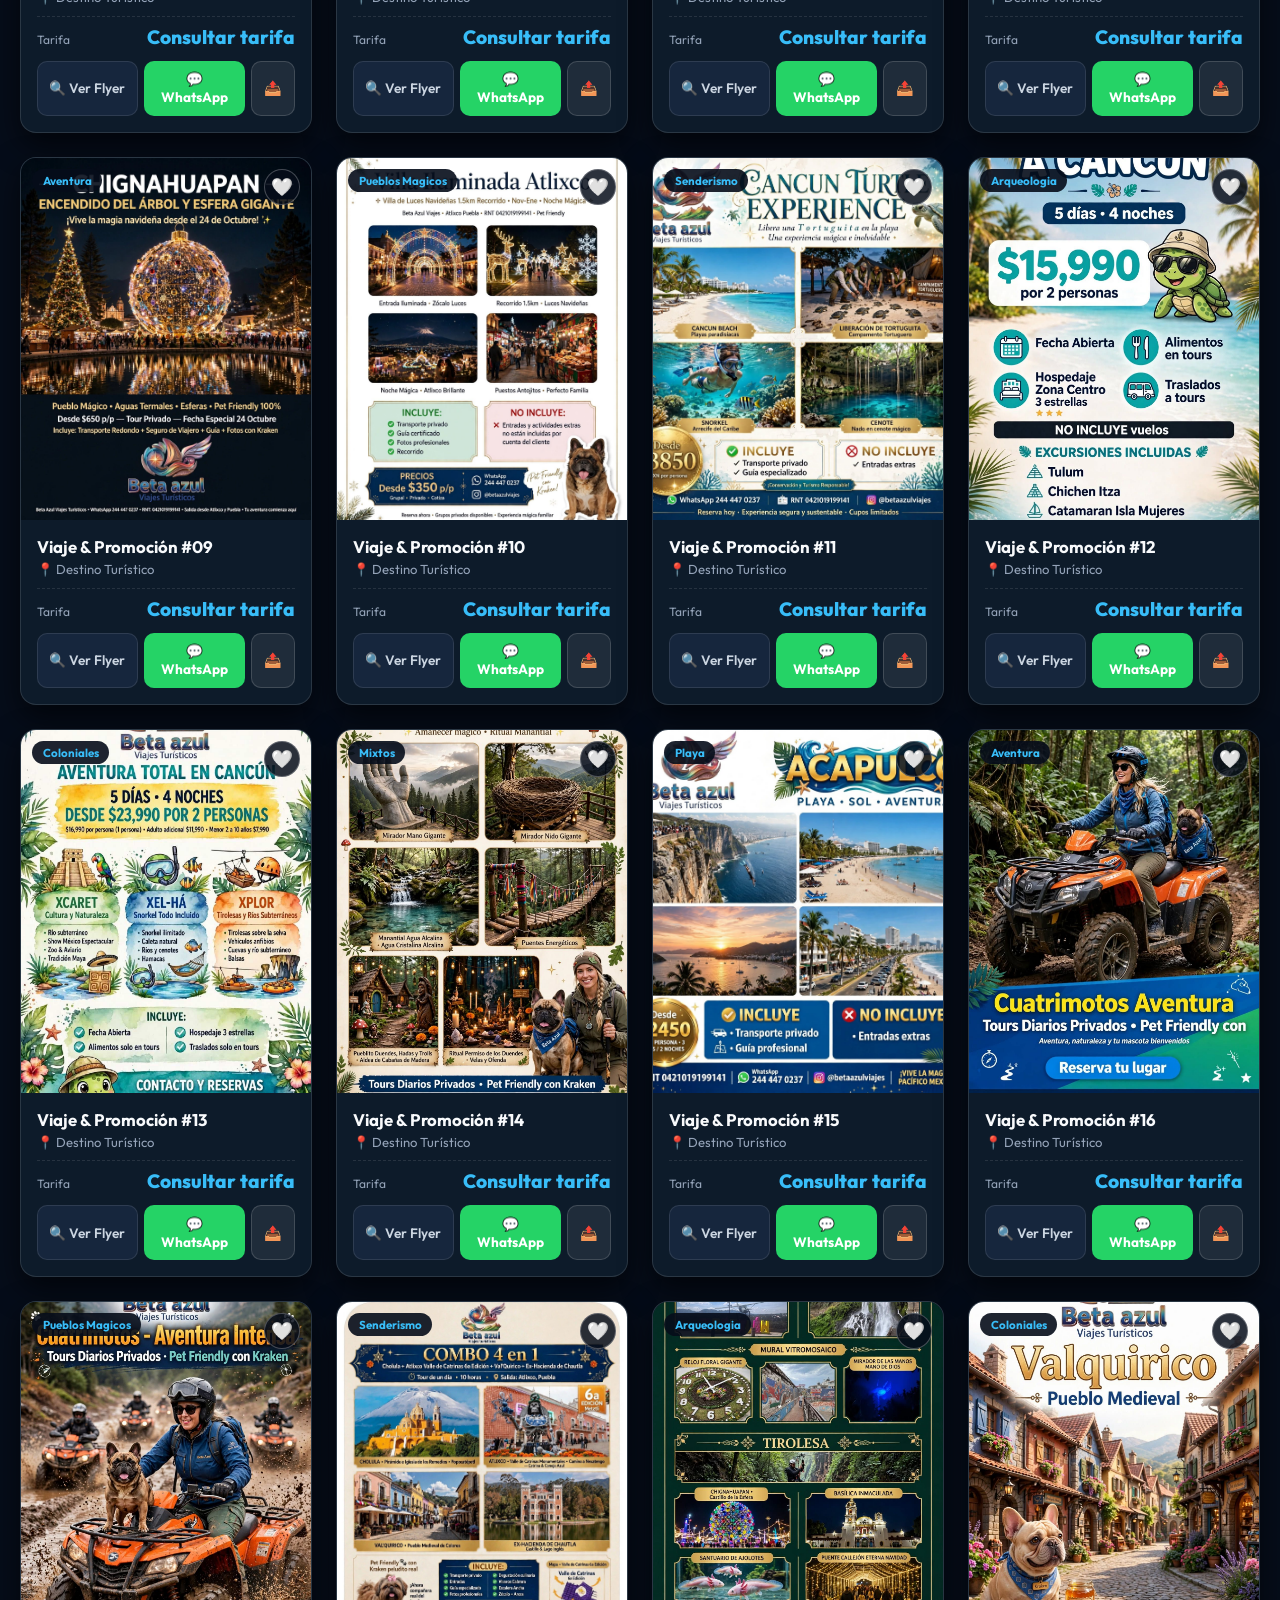
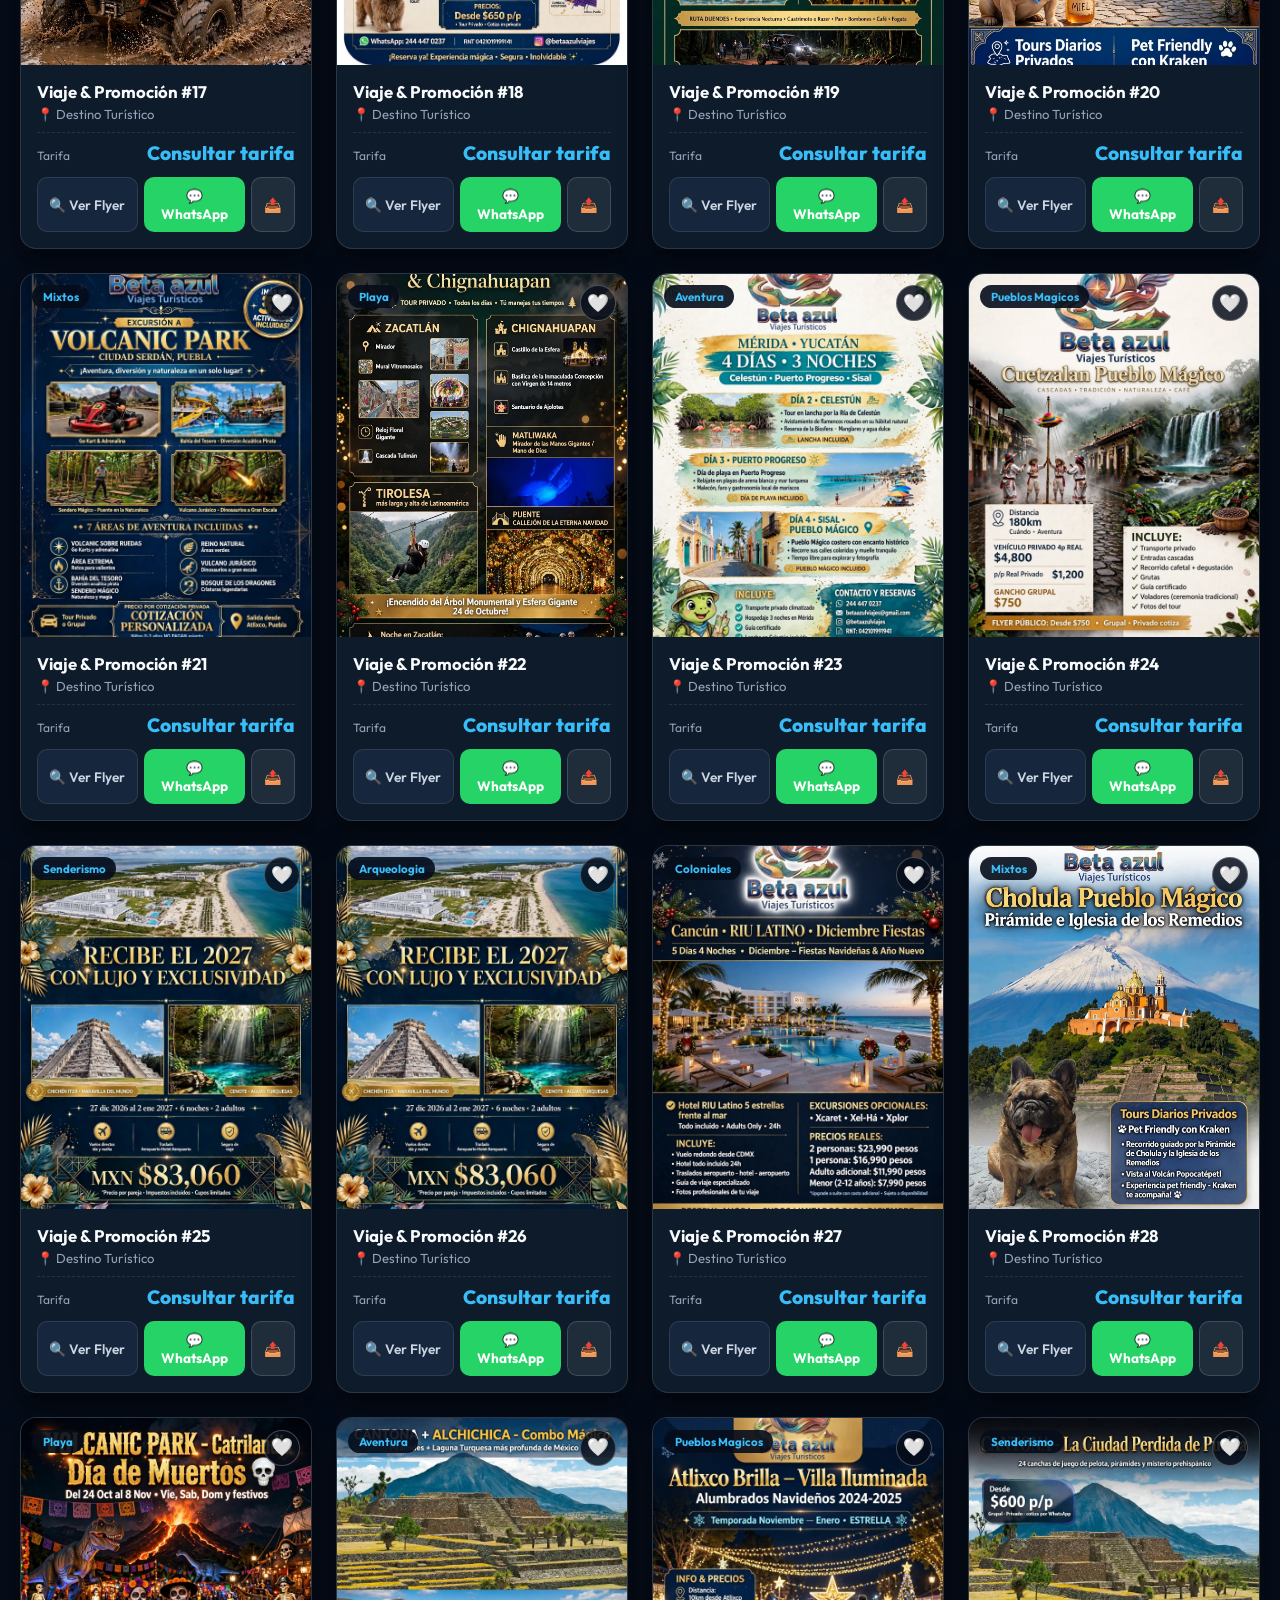
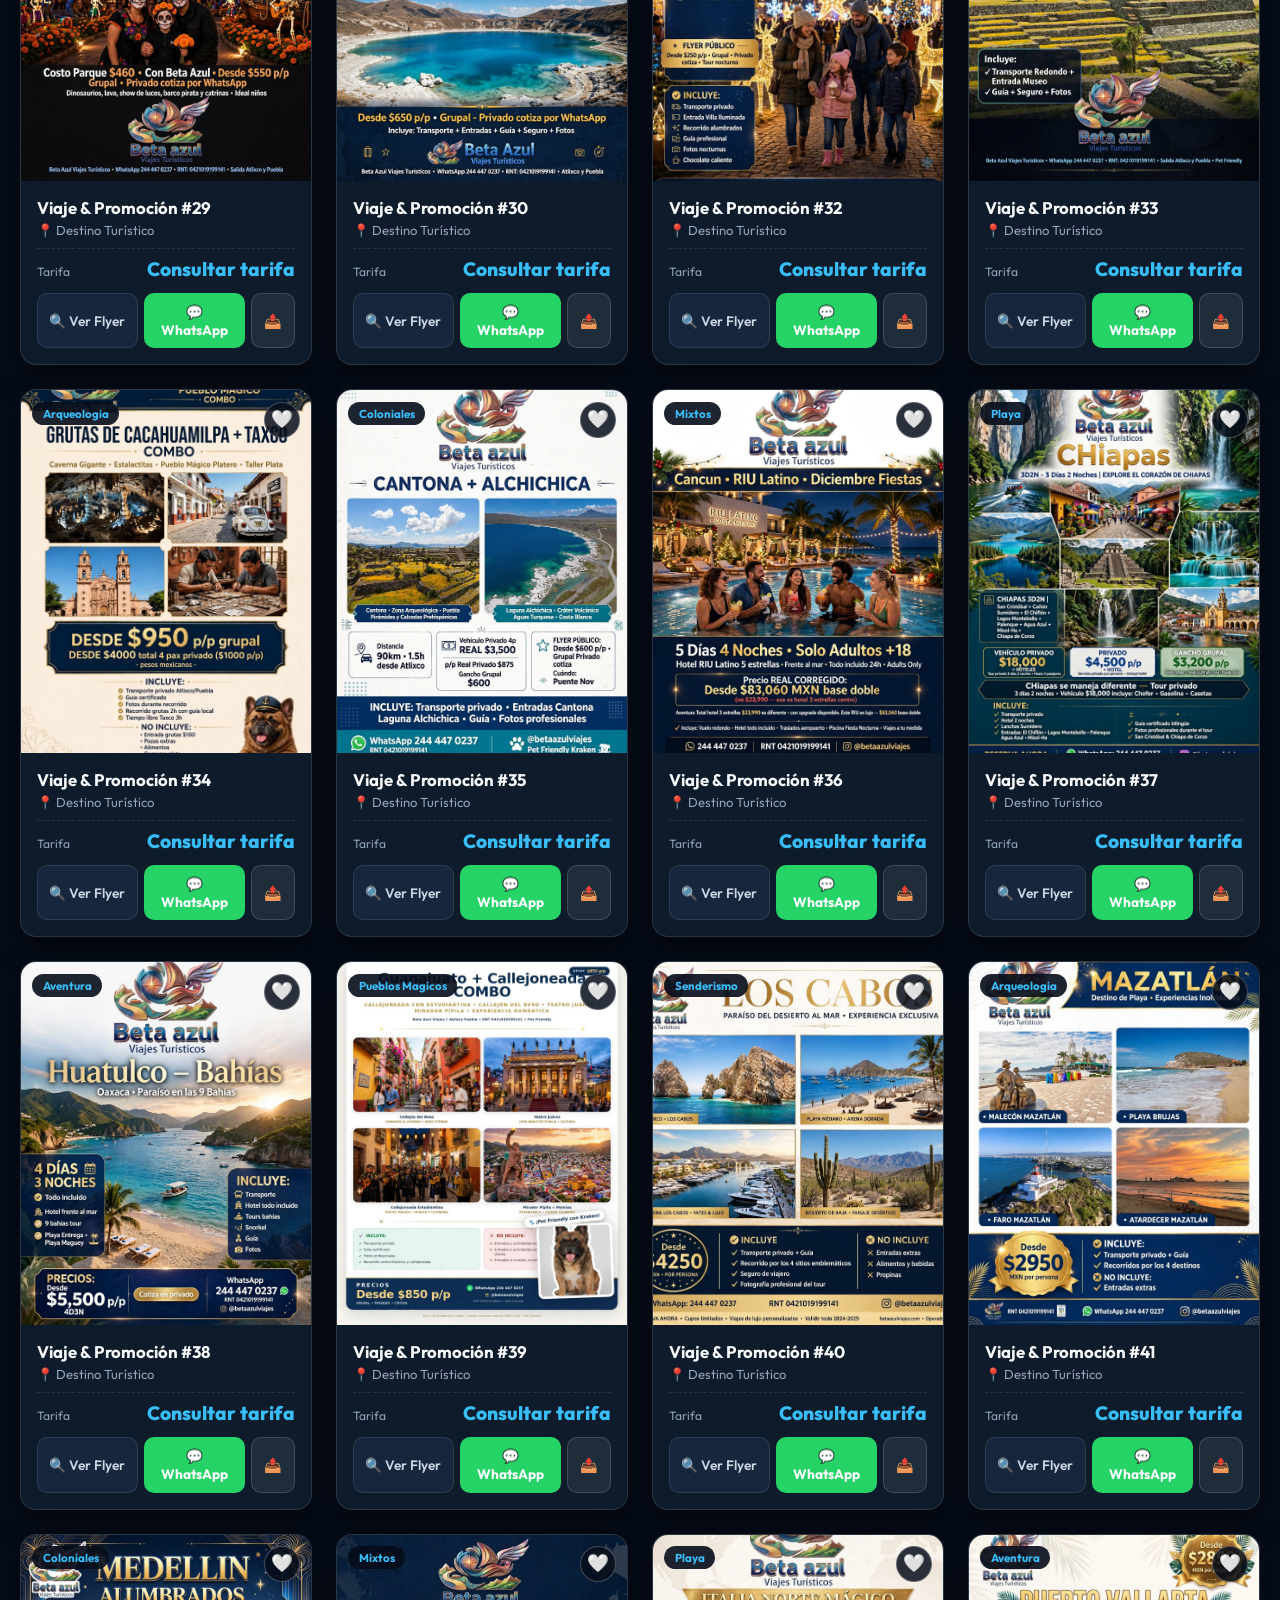
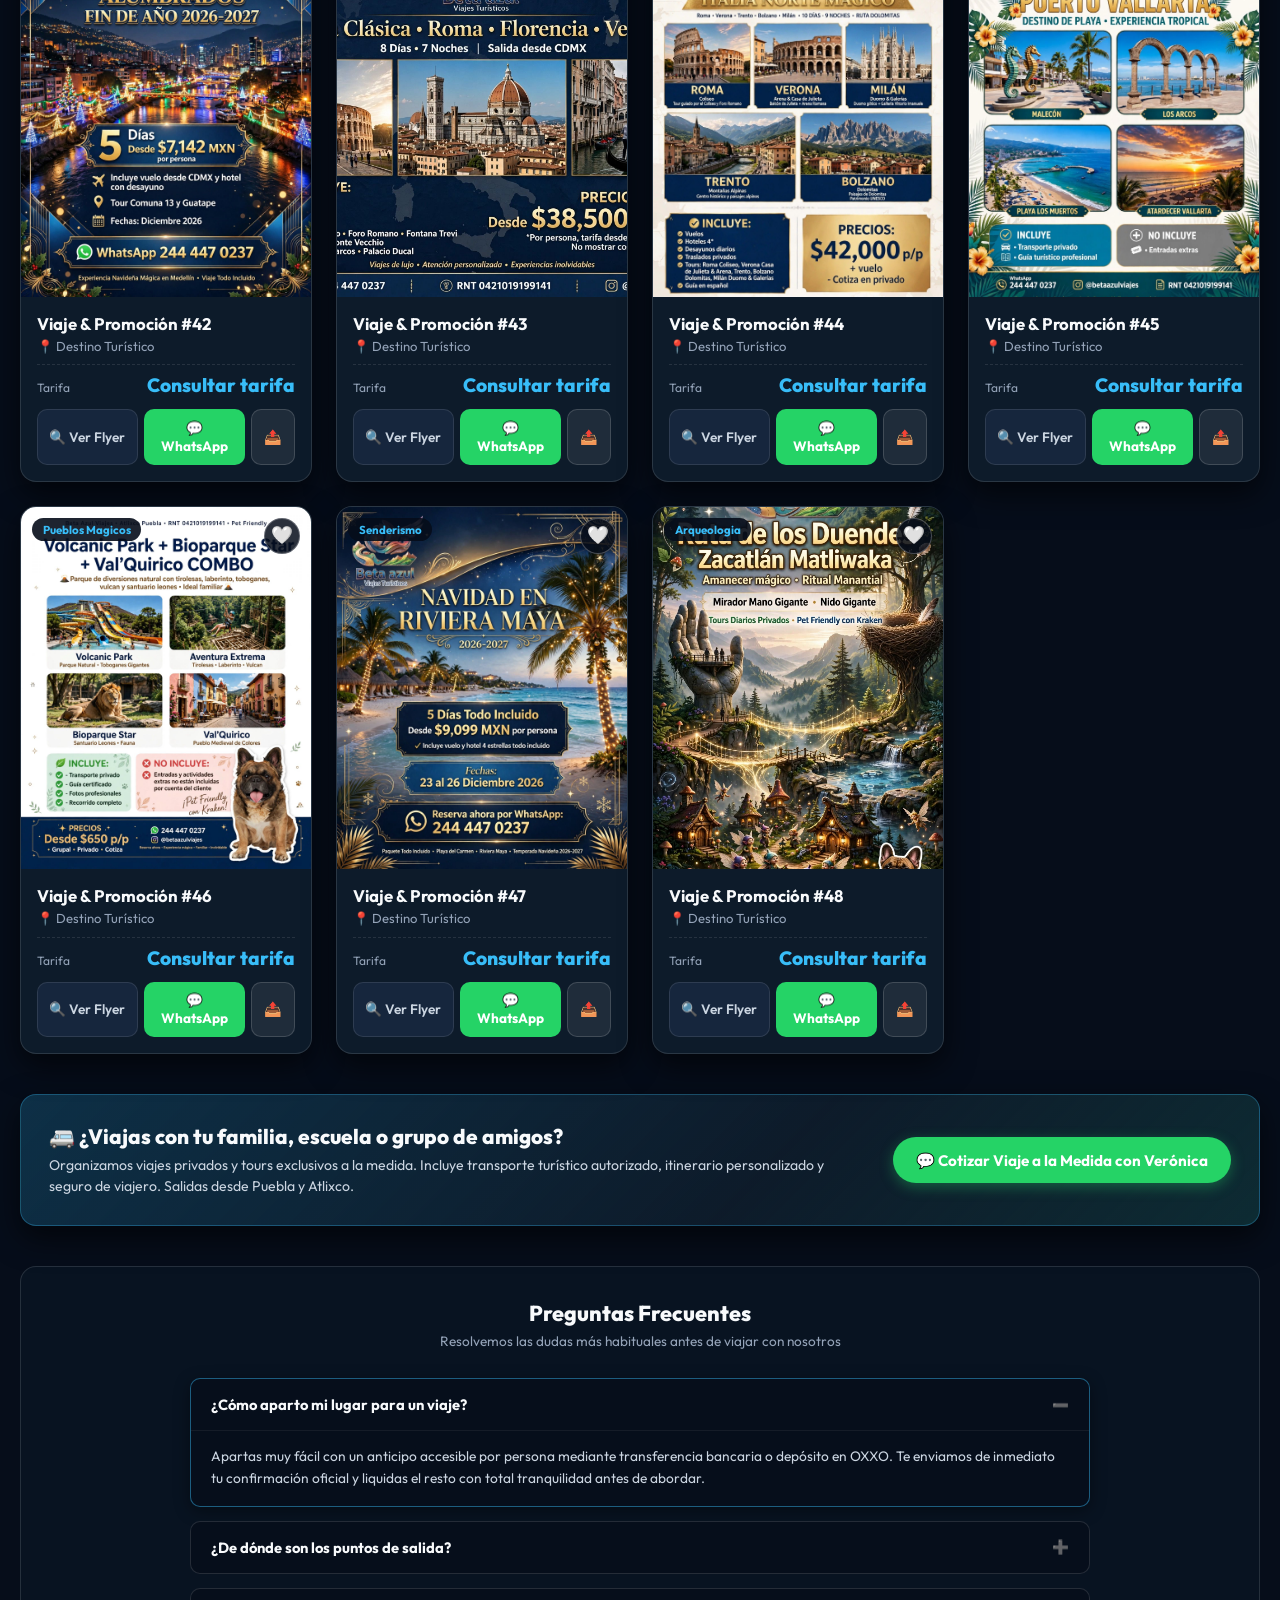
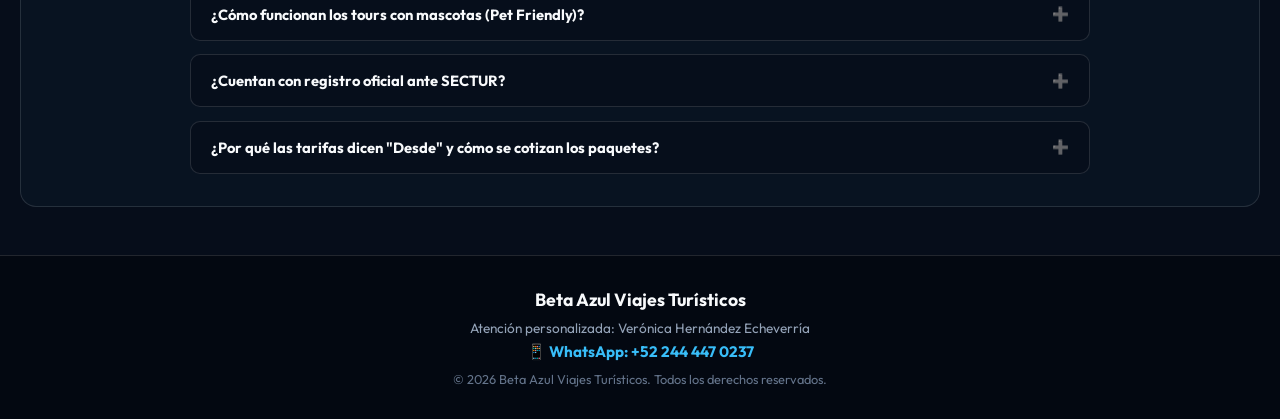
==== commit ca208b83: "Add files via upload" ====
--- a/index.html
+++ b/index.html
@@ -33,7 +33,7 @@
         <p class="header-sub">Atención: <strong>Verónica Hernández Echeverría</strong> · <a href="tel:+522444470237" class="header-phone-link" title="Llamar directo a Verónica">📞 <strong>+52 244 447 0237</strong></a> · <a href="https://wa.me/522444470237?text=%C2%A1Hola%20Ver%C3%B3nica!%20Tengo%20una%20consulta%20sobre%20los%20viajes%20de%20Beta%20Azul%20Viajes%20Tur%C3%ADsticos." target="_blank" rel="noopener noreferrer" class="header-wa-link" title="Mandar WhatsApp a Verónica">💬 <strong>WhatsApp</strong></a> · <a href="javascript:void(0)" onclick="abrirModalGaleria()" class="header-faq-link" title="Ver Fotos Reales y Testimonios">📸 <strong>Galería Real</strong></a> · <a href="#faqSection" class="header-faq-link" title="Ver Preguntas Frecuentes">❓ <strong>Preguntas Frecuentes</strong></a></p>
       </div>
 
-      <!-- Derecha: Buscador -->
+      <!-- Derecha: Buscador (Desktop) -->
       <div class="header-search-wrap">
         <div class="search-container">
           <span class="search-icon">🔍</span>
@@ -41,8 +41,104 @@
         </div>
       </div>
 
+      <!-- Botón Menú Hamburguesa (Exclusivo para Teléfonos Móviles) -->
+      <button type="button" class="btn-hamburger" id="btnHamburger" onclick="toggleMenuMovil()" aria-label="Abrir Menú de Opciones y Filtros">
+        <span class="hamburger-bar"></span>
+        <span class="hamburger-bar"></span>
+        <span class="hamburger-bar"></span>
+      </button>
+
+    </div>
+
+    <!-- Buscador Integrado Móvil (Solo Visible en Celulares) -->
+    <div class="header-search-mobile">
+      <div class="search-container">
+        <span class="search-icon">🔍</span>
+        <input type="text" id="searchInputMobile" class="search-input" placeholder="Buscar destino, playa, pueblos mágicos..." oninput="sincronizarBusquedaMovil(this.value)">
+      </div>
     </div>
   </header>
+
+  <!-- Drawer / Menú Hamburguesa Móvil (Lateral Deslizable) -->
+  <div class="mobile-menu-overlay" id="mobileMenuOverlay" onclick="cerrarMenuMovil()"></div>
+  <aside class="mobile-menu-drawer" id="mobileMenuDrawer" aria-label="Menú Móvil">
+    <div class="mobile-menu-header">
+      <div style="display: flex; align-items: center; gap: 0.65rem;">
+        <img src="logo.jpg" alt="Beta Azul" style="width: 36px; height: 36px; border-radius: 8px; object-fit: contain;" onerror="this.src='images/logo.jpg'">
+        <div>
+          <h4 style="font-size: 1.05rem; color: #fff; font-weight: 800; margin: 0; line-height: 1.1;">Beta Azul</h4>
+          <span style="font-size: 0.72rem; color: #38bdf8; font-weight: 600;">Viajes Turísticos</span>
+        </div>
+      </div>
+      <button type="button" class="mobile-menu-close" onclick="cerrarMenuMovil()" aria-label="Cerrar menú">✕</button>
+    </div>
+
+    <!-- Contacto Directo en Menú Móvil -->
+    <div class="mobile-menu-actions">
+      <a href="https://wa.me/522444470237?text=%C2%A1Hola%20Ver%C3%B3nica!%20Tengo%20una%20consulta%20sobre%20los%20viajes%20de%20Beta%20Azul%20Viajes%20Tur%C3%ADsticos." target="_blank" rel="noopener noreferrer" class="mobile-quick-btn mobile-wa-btn">
+        💬 WhatsApp con Verónica
+      </a>
+      <a href="tel:+522444470237" class="mobile-quick-btn mobile-phone-btn">
+        📞 Llamar: 244 447 0237
+      </a>
+    </div>
+
+    <!-- Enlaces Principales y Experiencias -->
+    <div class="mobile-menu-section-title">⭐ Experiencias y Seguridad</div>
+    <div class="mobile-menu-links">
+      <button type="button" class="mobile-menu-link" onclick="cerrarMenuMovil(); abrirModalGaleria();">
+        <span class="m-icon">📸</span>
+        <span><strong>Galería de Fotos & Testimonios</strong><br><small style="color: #94a3b8; font-size: 0.74rem;">Fotos reales de clientes y grupos</small></span>
+      </button>
+      <button type="button" class="mobile-menu-link" onclick="cerrarMenuMovil(); abrirModalCertificados('rnt');">
+        <span class="m-icon">📜</span>
+        <span><strong>Acreditaciones Oficiales SECTUR</strong><br><small style="color: #94a3b8; font-size: 0.74rem;">RNT No. 0421019199141</small></span>
+      </button>
+      <a href="#faqSection" class="mobile-menu-link" onclick="cerrarMenuMovil();">
+        <span class="m-icon">❓</span>
+        <span><strong>Preguntas Frecuentes (FAQ)</strong><br><small style="color: #94a3b8; font-size: 0.74rem;">Salidas, anticipos y tarifas</small></span>
+      </a>
+      <a href="./admin/index.html" class="mobile-menu-link" style="color: #94a3b8;">
+        <span class="m-icon">⚙️</span>
+        <span><strong>Administración</strong><br><small style="color: #64748b; font-size: 0.74rem;">Panel privado de control</small></span>
+      </a>
+    </div>
+
+    <!-- Categorías de Viajes en Móvil -->
+    <div class="mobile-menu-section-title">🗺️ Categorías del Catálogo</div>
+    <div class="mobile-categories-list">
+      <button type="button" class="mobile-cat-item active" data-mobile-category="Todos" onclick="seleccionarCategoriaMovil('Todos')">
+        <span>🌟 Todos los Viajes</span>
+      </button>
+      <button type="button" class="mobile-cat-item" data-mobile-category="Favoritos" onclick="seleccionarCategoriaMovil('Favoritos')">
+        <span>❤️ Mis Favoritos (<span id="mobileFavCount">0</span>)</span>
+      </button>
+      <button type="button" class="mobile-cat-item" data-mobile-category="Pet Friendly" onclick="seleccionarCategoriaMovil('Pet Friendly')">
+        <span>🐾 Con Mascota (Pet Friendly)</span>
+      </button>
+      <button type="button" class="mobile-cat-item" data-mobile-category="Playa" onclick="seleccionarCategoriaMovil('Playa')">
+        <span>🏖️ Playas</span>
+      </button>
+      <button type="button" class="mobile-cat-item" data-mobile-category="Aventura" onclick="seleccionarCategoriaMovil('Aventura')">
+        <span>🧗 Aventura & Naturaleza</span>
+      </button>
+      <button type="button" class="mobile-cat-item" data-mobile-category="Senderismo" onclick="seleccionarCategoriaMovil('Senderismo')">
+        <span>🥾 Senderismo</span>
+      </button>
+      <button type="button" class="mobile-cat-item" data-mobile-category="Arqueologia" onclick="seleccionarCategoriaMovil('Arqueologia')">
+        <span>🏛️ Arqueología</span>
+      </button>
+      <button type="button" class="mobile-cat-item" data-mobile-category="Coloniales" onclick="seleccionarCategoriaMovil('Coloniales')">
+        <span>🏰 Ciudades Coloniales</span>
+      </button>
+      <button type="button" class="mobile-cat-item" data-mobile-category="Pueblos Magicos" onclick="seleccionarCategoriaMovil('Pueblos Magicos')">
+        <span>✨ Pueblos Mágicos</span>
+      </button>
+      <button type="button" class="mobile-cat-item" data-mobile-category="Mixtos" onclick="seleccionarCategoriaMovil('Mixtos')">
+        <span>🎒 Viajes Mixtos</span>
+      </button>
+    </div>
+  </aside>
 
   <!-- Contenedor Principal -->
   <main class="main-container">
@@ -106,7 +202,7 @@
       </div>
     </div>
 
-    <!-- Filtros por Categoría con Botón de Galería y Administración -->
+    <!-- Filtros por Categoría con Botón de Galería y Administración (Desktop) -->
     <nav class="filter-bar" aria-label="Filtros de viaje">
       <button type="button" class="filter-btn filter-btn-galeria" onclick="abrirModalGaleria()" id="btnAbrirGaleria">📸 Galería & Testimonios</button>
       <button class="filter-btn active" data-category="Todos">Todos</button>
@@ -122,6 +218,20 @@
       <a href="./admin/index.html" class="filter-btn admin-filter-btn" title="Administración" style="text-decoration: none; border-color: rgba(255, 255, 255, 0.15); background: rgba(255, 255, 255, 0.05); color: #94a3b8; padding: 0.5rem 0.85rem;" aria-label="Administración">⚙️</a>
     </nav>
 
+    <!-- Barra de Filtro Activo Móvil (Solo visible en teléfonos celulares) -->
+    <div class="mobile-filter-strip">
+      <div class="mobile-filter-left" onclick="toggleMenuMovil()">
+        <span class="mobile-filter-label">Mostrando:</span>
+        <strong id="mobileActiveCategoryName" class="mobile-active-cat-name">Todos los Viajes</strong>
+      </div>
+      <div class="mobile-filter-btns">
+        <button type="button" class="btn-mobile-pill-galeria" onclick="abrirModalGaleria()">📸 Galería</button>
+        <button type="button" class="btn-mobile-menu-trigger" onclick="toggleMenuMovil()">
+          <span>Filtros</span> ☰
+        </button>
+      </div>
+    </div>
+
     <!-- Conteo de resultados -->
     <div class="results-info">
       <span id="resultsCount">Cargando catálogo...</span>
--- a/styles.css
+++ b/styles.css
@@ -1424,4 +1424,495 @@
   display: block;
   margin-top: 0.25rem;
   line-height: 1.3;
+}
+
+/* =========================================================
+   ESTILOS BASE DEL MENÚ HAMBURGUESA & DRAWER MÓVIL
+   ========================================================= */
+.btn-hamburger {
+  display: none;
+  flex-direction: column;
+  justify-content: center;
+  align-items: center;
+  gap: 5px;
+  width: 42px;
+  height: 42px;
+  border-radius: 10px;
+  background: rgba(255, 255, 255, 0.08);
+  border: 1px solid rgba(255, 255, 255, 0.16);
+  cursor: pointer;
+  flex-shrink: 0;
+  transition: all 0.2s;
+  padding: 0;
+}
+
+.btn-hamburger:hover {
+  background: rgba(14, 165, 233, 0.2);
+  border-color: #38bdf8;
+}
+
+.hamburger-bar {
+  width: 20px;
+  height: 2px;
+  background: #38bdf8;
+  border-radius: 2px;
+  transition: all 0.3s cubic-bezier(0.4, 0, 0.2, 1);
+}
+
+.btn-hamburger.active .hamburger-bar:nth-child(1) {
+  transform: translateY(7px) rotate(45deg);
+}
+
+.btn-hamburger.active .hamburger-bar:nth-child(2) {
+  opacity: 0;
+}
+
+.btn-hamburger.active .hamburger-bar:nth-child(3) {
+  transform: translateY(-7px) rotate(-45deg);
+}
+
+.header-search-mobile {
+  display: none;
+}
+
+.mobile-filter-strip {
+  display: none;
+}
+
+.mobile-menu-overlay {
+  position: fixed;
+  inset: 0;
+  background: rgba(3, 7, 18, 0.75);
+  backdrop-filter: blur(5px);
+  -webkit-backdrop-filter: blur(5px);
+  z-index: 3000;
+  opacity: 0;
+  pointer-events: none;
+  transition: opacity 0.3s ease;
+}
+
+.mobile-menu-overlay.active {
+  opacity: 1;
+  pointer-events: auto;
+}
+
+.mobile-menu-drawer {
+  position: fixed;
+  top: 0;
+  right: 0;
+  bottom: 0;
+  width: 86%;
+  max-width: 340px;
+  background: #08111f;
+  border-left: 1px solid rgba(255, 255, 255, 0.12);
+  z-index: 3001;
+  transform: translateX(100%);
+  transition: transform 0.32s cubic-bezier(0.4, 0, 0.2, 1);
+  display: flex;
+  flex-direction: column;
+  overflow-y: auto;
+  padding: 1.25rem 1.1rem;
+  box-shadow: -15px 0 35px rgba(0, 0, 0, 0.8);
+}
+
+.mobile-menu-drawer.active {
+  transform: translateX(0);
+}
+
+.mobile-menu-header {
+  display: flex;
+  justify-content: space-between;
+  align-items: center;
+  padding-bottom: 1rem;
+  border-bottom: 1px solid rgba(255, 255, 255, 0.08);
+  margin-bottom: 1rem;
+}
+
+.mobile-menu-close {
+  background: rgba(255, 255, 255, 0.08);
+  border: 1px solid rgba(255, 255, 255, 0.15);
+  color: #cbd5e1;
+  width: 34px;
+  height: 34px;
+  border-radius: 50%;
+  font-size: 1.1rem;
+  cursor: pointer;
+  display: flex;
+  align-items: center;
+  justify-content: center;
+}
+
+.mobile-menu-close:hover {
+  background: rgba(239, 68, 68, 0.3);
+  color: #f87171;
+}
+
+.mobile-menu-actions {
+  display: flex;
+  flex-direction: column;
+  gap: 0.5rem;
+  margin-bottom: 1.25rem;
+}
+
+.mobile-quick-btn {
+  padding: 0.65rem 0.9rem;
+  border-radius: var(--radius-md);
+  font-size: 0.85rem;
+  font-weight: 700;
+  text-decoration: none;
+  display: flex;
+  align-items: center;
+  justify-content: center;
+  gap: 0.5rem;
+  transition: all 0.2s;
+}
+
+.mobile-wa-btn {
+  background: #25d366;
+  color: #042f0e;
+}
+
+.mobile-phone-btn {
+  background: rgba(56, 189, 248, 0.15);
+  color: #38bdf8;
+  border: 1px solid rgba(56, 189, 248, 0.35);
+}
+
+.mobile-menu-section-title {
+  font-size: 0.76rem;
+  font-weight: 800;
+  text-transform: uppercase;
+  letter-spacing: 0.5px;
+  color: #94a3b8;
+  margin: 0.75rem 0 0.5rem 0;
+}
+
+.mobile-menu-links {
+  display: flex;
+  flex-direction: column;
+  gap: 0.4rem;
+  margin-bottom: 1rem;
+}
+
+.mobile-menu-link {
+  background: rgba(255, 255, 255, 0.03);
+  border: 1px solid rgba(255, 255, 255, 0.06);
+  border-radius: 10px;
+  padding: 0.65rem 0.85rem;
+  color: #f8fafc;
+  display: flex;
+  align-items: center;
+  gap: 0.75rem;
+  text-decoration: none;
+  font-family: inherit;
+  font-size: 0.85rem;
+  text-align: left;
+  cursor: pointer;
+  transition: all 0.2s;
+  width: 100%;
+}
+
+.mobile-menu-link:hover {
+  background: rgba(14, 165, 233, 0.15);
+  border-color: rgba(56, 189, 248, 0.35);
+}
+
+.mobile-menu-link .m-icon {
+  font-size: 1.3rem;
+  flex-shrink: 0;
+}
+
+.mobile-categories-list {
+  display: flex;
+  flex-direction: column;
+  gap: 0.35rem;
+}
+
+.mobile-cat-item {
+  background: rgba(255, 255, 255, 0.03);
+  border: 1px solid rgba(255, 255, 255, 0.05);
+  border-radius: 8px;
+  padding: 0.65rem 0.85rem;
+  color: #cbd5e1;
+  font-size: 0.88rem;
+  font-weight: 600;
+  text-align: left;
+  cursor: pointer;
+  transition: all 0.2s;
+  font-family: inherit;
+  width: 100%;
+}
+
+.mobile-cat-item:hover {
+  background: rgba(255, 255, 255, 0.07);
+  color: #38bdf8;
+}
+
+.mobile-cat-item.active {
+  background: #0284c7;
+  color: #ffffff;
+  border-color: #38bdf8;
+  font-weight: 700;
+}
+
+/* =========================================================
+   ADAPTACIÓN RESPONSIVA PROFESIONAL PARA TELÉFONOS (MOBILE)
+   ========================================================= */
+@media (max-width: 768px) {
+  /* Encabezado limpio y organizado en celular */
+  .header {
+    padding: 0.65rem 0.85rem;
+    position: sticky;
+    top: 0;
+    z-index: 999;
+  }
+
+  .header-inner {
+    gap: 0.5rem;
+    align-items: center;
+  }
+
+  .logo-brand-wrap img {
+    height: 44px !important;
+    width: 44px !important;
+    max-width: 44px !important;
+    border-radius: 8px;
+  }
+
+  .header-info h1 {
+    font-size: 1.05rem;
+    line-height: 1.15;
+    margin: 0;
+  }
+
+  .brand-badge {
+    font-size: 0.65rem;
+    padding: 0.05rem 0.4rem;
+    margin-bottom: 0.1rem;
+  }
+
+  /* Ocultar textos largos del header en móvil para evitar desorden */
+  .header-sub {
+    display: none !important;
+  }
+
+  /* Ocultar el buscador dentro del header superior */
+  .header-search-wrap {
+    display: none !important;
+  }
+
+  /* Mostrar botón hamburguesa */
+  .btn-hamburger {
+    display: flex !important;
+  }
+
+  /* Buscador móvil debajo del logo */
+  .header-search-mobile {
+    display: block !important;
+    margin-top: 0.5rem;
+    width: 100%;
+  }
+
+  .header-search-mobile .search-input {
+    width: 100%;
+    padding: 0.6rem 0.85rem 0.6rem 2.2rem;
+    font-size: 0.85rem;
+    border-radius: 20px;
+  }
+
+  /* Contenedor principal en celular */
+  .main-container {
+    margin: 0.85rem auto 2.5rem;
+    padding: 0 0.85rem;
+  }
+
+  /* Ocultar la barra horizontal de 12 botones que desordenaba la pantalla */
+  .filter-bar {
+    display: none !important;
+  }
+
+  /* Mostrar la barra compacta de filtro activo con disparador de menú */
+  .mobile-filter-strip {
+    display: flex !important;
+    align-items: center;
+    justify-content: space-between;
+    background: linear-gradient(135deg, #0d1b2a, #13273e);
+    border: 1px solid rgba(56, 189, 248, 0.35);
+    border-radius: 12px;
+    padding: 0.65rem 0.85rem;
+    margin-bottom: 1rem;
+    box-shadow: 0 4px 15px rgba(0, 0, 0, 0.3);
+    cursor: pointer;
+    gap: 0.5rem;
+  }
+
+  .mobile-filter-left {
+    display: flex;
+    flex-direction: column;
+    min-width: 0;
+  }
+
+  .mobile-filter-label {
+    font-size: 0.72rem;
+    color: #94a3b8;
+  }
+
+  .mobile-active-cat-name {
+    font-size: 0.92rem;
+    color: #38bdf8;
+    white-space: nowrap;
+    overflow: hidden;
+    text-overflow: ellipsis;
+  }
+
+  .mobile-filter-btns {
+    display: flex;
+    align-items: center;
+    gap: 0.4rem;
+    flex-shrink: 0;
+  }
+
+  .btn-mobile-pill-galeria {
+    background: linear-gradient(135deg, rgba(2, 132, 199, 0.25), rgba(56, 189, 248, 0.15));
+    border: 1px solid #38bdf8;
+    color: #38bdf8;
+    font-size: 0.78rem;
+    font-weight: 700;
+    padding: 0.35rem 0.65rem;
+    border-radius: 20px;
+    cursor: pointer;
+    font-family: inherit;
+    white-space: nowrap;
+  }
+
+  .btn-mobile-menu-trigger {
+    background: #0284c7;
+    color: #fff;
+    border: none;
+    font-size: 0.8rem;
+    font-weight: 700;
+    padding: 0.4rem 0.8rem;
+    border-radius: 20px;
+    cursor: pointer;
+    display: flex;
+    align-items: center;
+    gap: 0.35rem;
+    font-family: inherit;
+    box-shadow: 0 2px 8px rgba(2, 132, 199, 0.4);
+  }
+
+  /* Barra de SECTUR / RNT en celular */
+  .trust-banner {
+    flex-direction: column;
+    align-items: stretch;
+    gap: 0.85rem;
+    padding: 1rem;
+    margin-bottom: 1rem;
+  }
+
+  .trust-banner-info {
+    gap: 0.65rem;
+  }
+
+  .trust-title {
+    font-size: 0.92rem;
+  }
+
+  .trust-subtitle {
+    font-size: 0.78rem;
+  }
+
+  .btn-certificados {
+    width: 100%;
+    justify-content: center;
+    padding: 0.6rem 0.85rem;
+    font-size: 0.82rem;
+  }
+
+  /* 4 Pilares de Garantía en celular */
+  .guarantees-grid {
+    grid-template-columns: 1fr;
+    gap: 0.5rem;
+    margin-bottom: 1rem;
+  }
+
+  .guarantee-card {
+    padding: 0.75rem 0.85rem;
+  }
+
+  .guarantee-icon {
+    font-size: 1.3rem;
+  }
+
+  .guarantee-text h4 {
+    font-size: 0.85rem;
+  }
+
+  .guarantee-text p {
+    font-size: 0.76rem;
+  }
+
+  /* Cuadrícula de Flyers en celular: 1 columna grande, legible y cómoda */
+  .flyers-grid {
+    grid-template-columns: 1fr;
+    gap: 1.25rem;
+  }
+
+  .flyer-card {
+    border-radius: 14px;
+  }
+
+  /* Banner de viajes a la medida en celular */
+  .custom-trip-banner {
+    padding: 1.25rem 1rem;
+    gap: 1rem;
+  }
+
+  .custom-trip-content h3 {
+    font-size: 1.05rem;
+  }
+
+  .custom-trip-content p {
+    font-size: 0.82rem;
+  }
+
+  .btn-custom-wa {
+    width: 100%;
+    justify-content: center;
+  }
+
+  /* FAQ en celular */
+  .faq-section {
+    padding: 1.25rem 1rem;
+  }
+
+  .faq-question {
+    font-size: 0.92rem;
+    padding: 0.85rem 1rem;
+  }
+
+  .faq-answer {
+    font-size: 0.82rem;
+    padding: 0.85rem 1rem;
+  }
+
+  /* Modales en celular */
+  .modal-dialog {
+    padding: 1rem;
+  }
+
+  .lightbox-content {
+    grid-template-columns: 1fr;
+    max-height: 92vh;
+  }
+
+  .lightbox-img-wrap {
+    max-height: 45vh;
+  }
+
+  .lightbox-info {
+    padding: 1.1rem;
+    max-height: 45vh;
+    overflow-y: auto;
+  }
 }
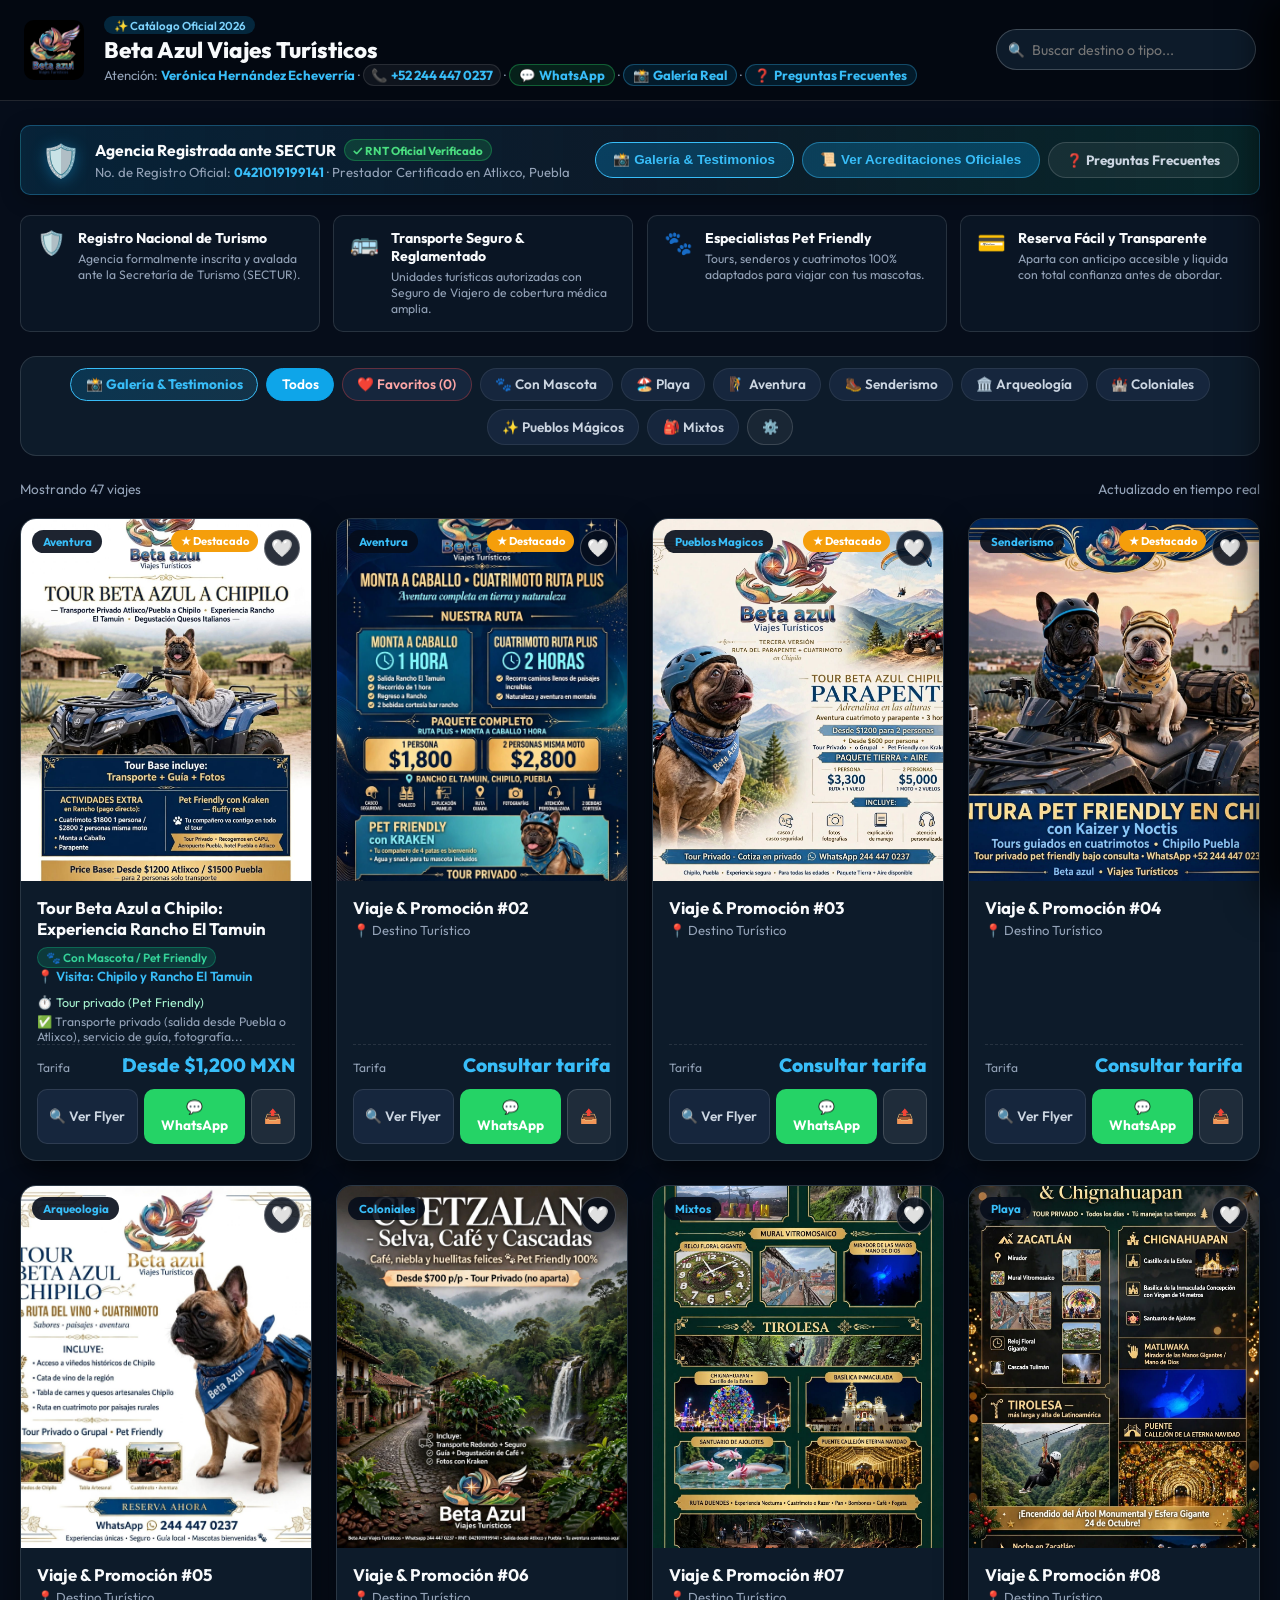
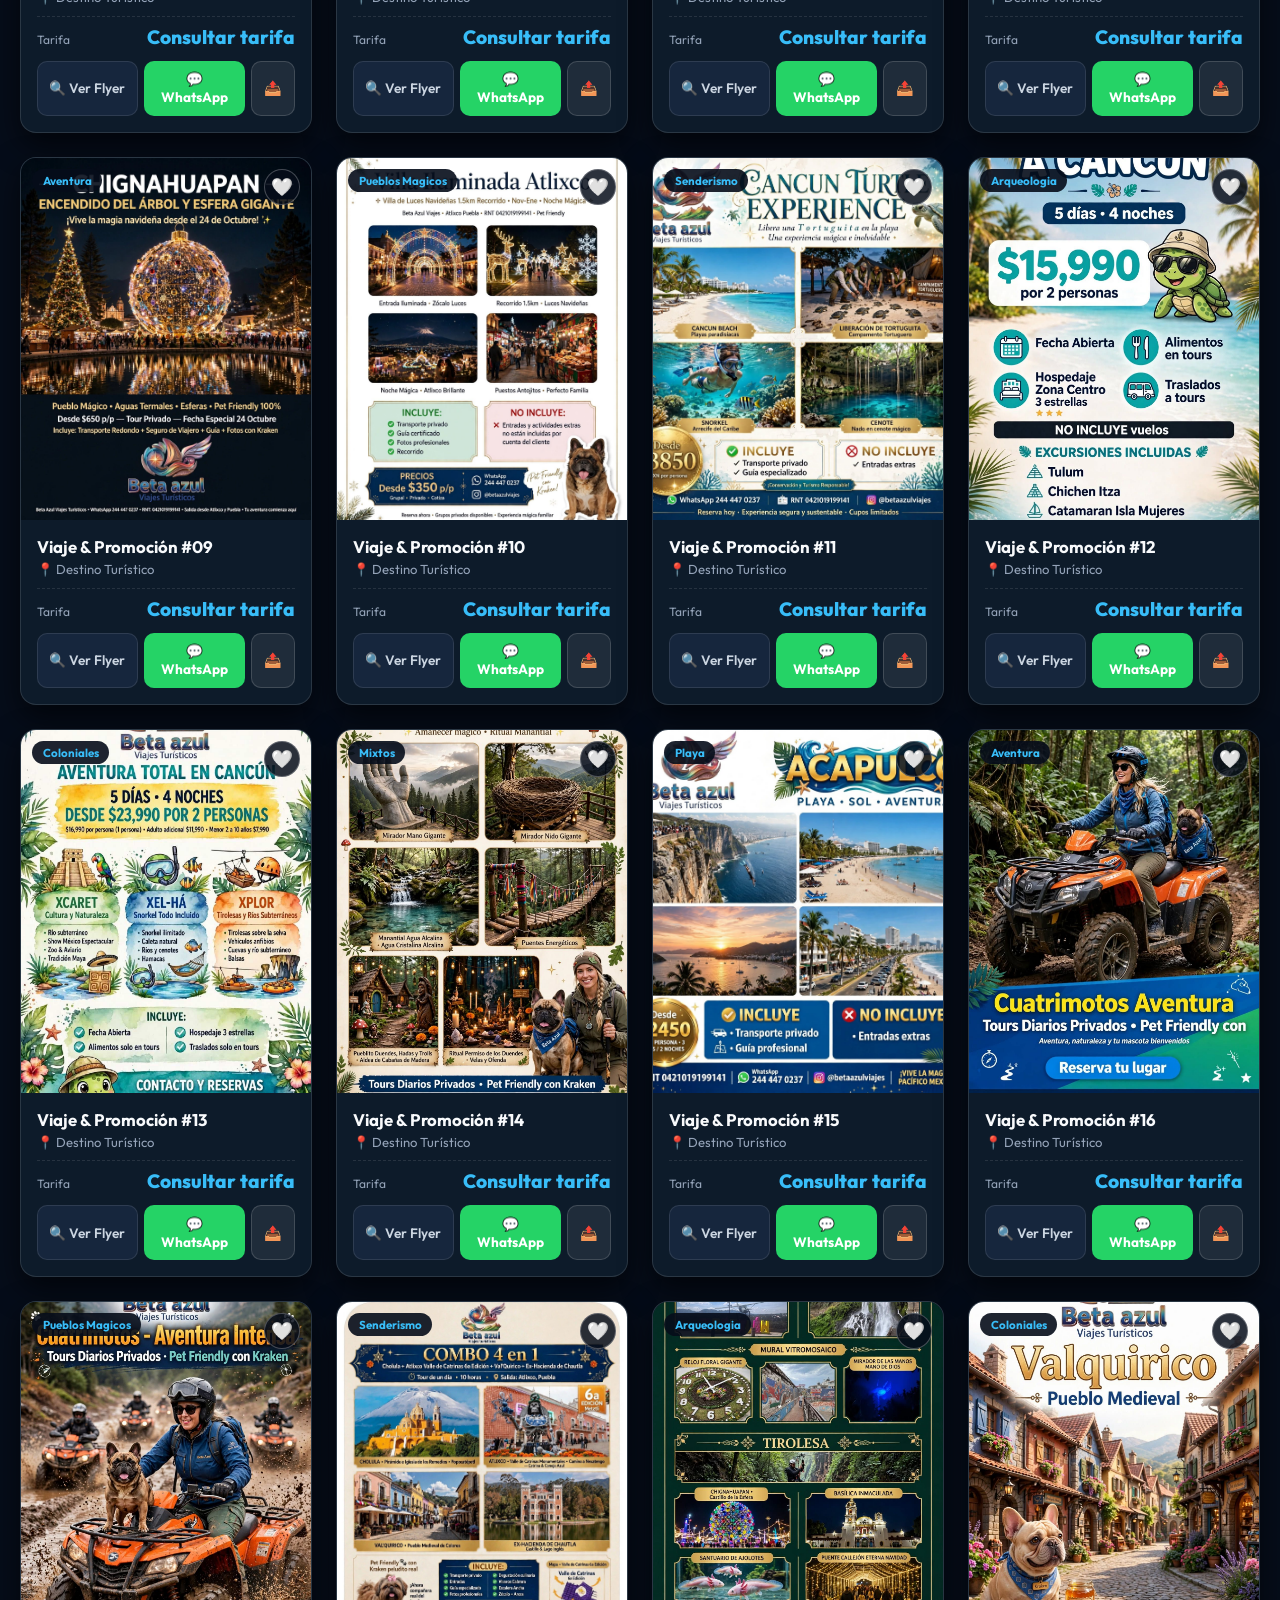
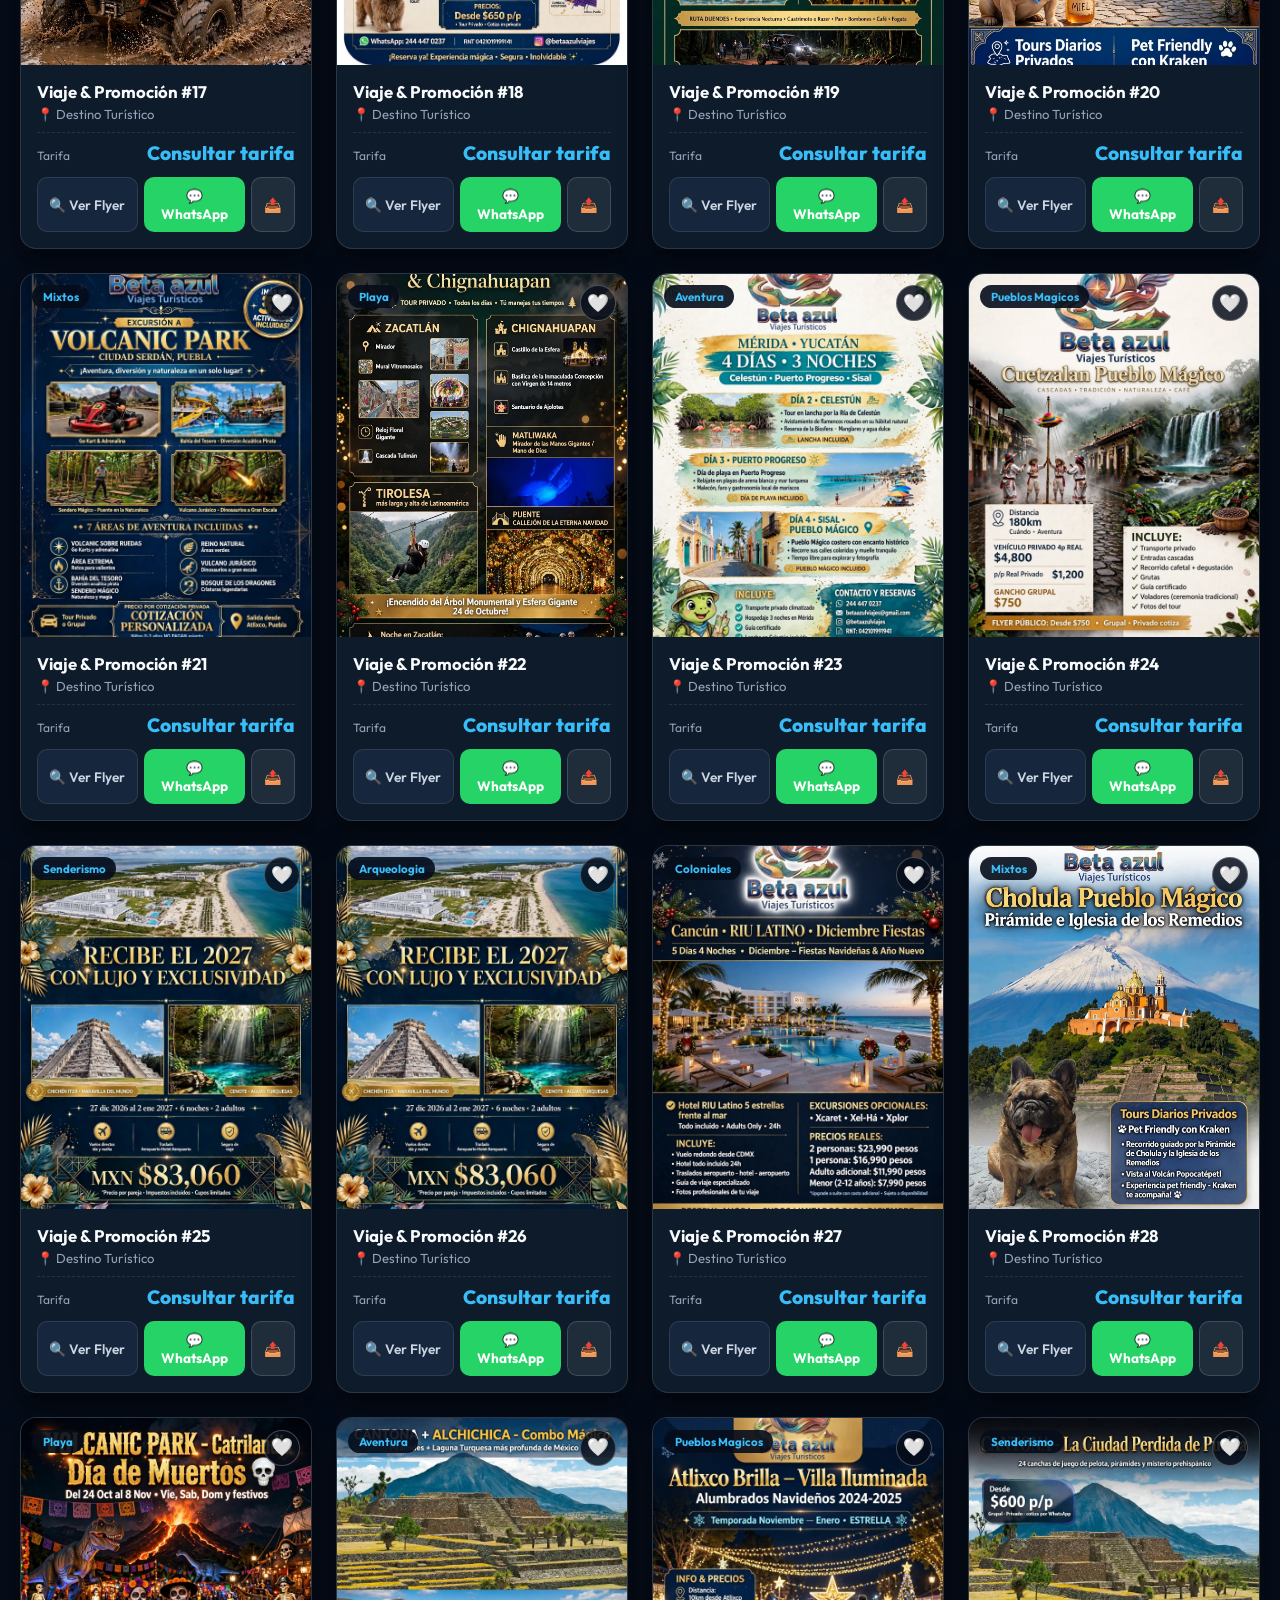
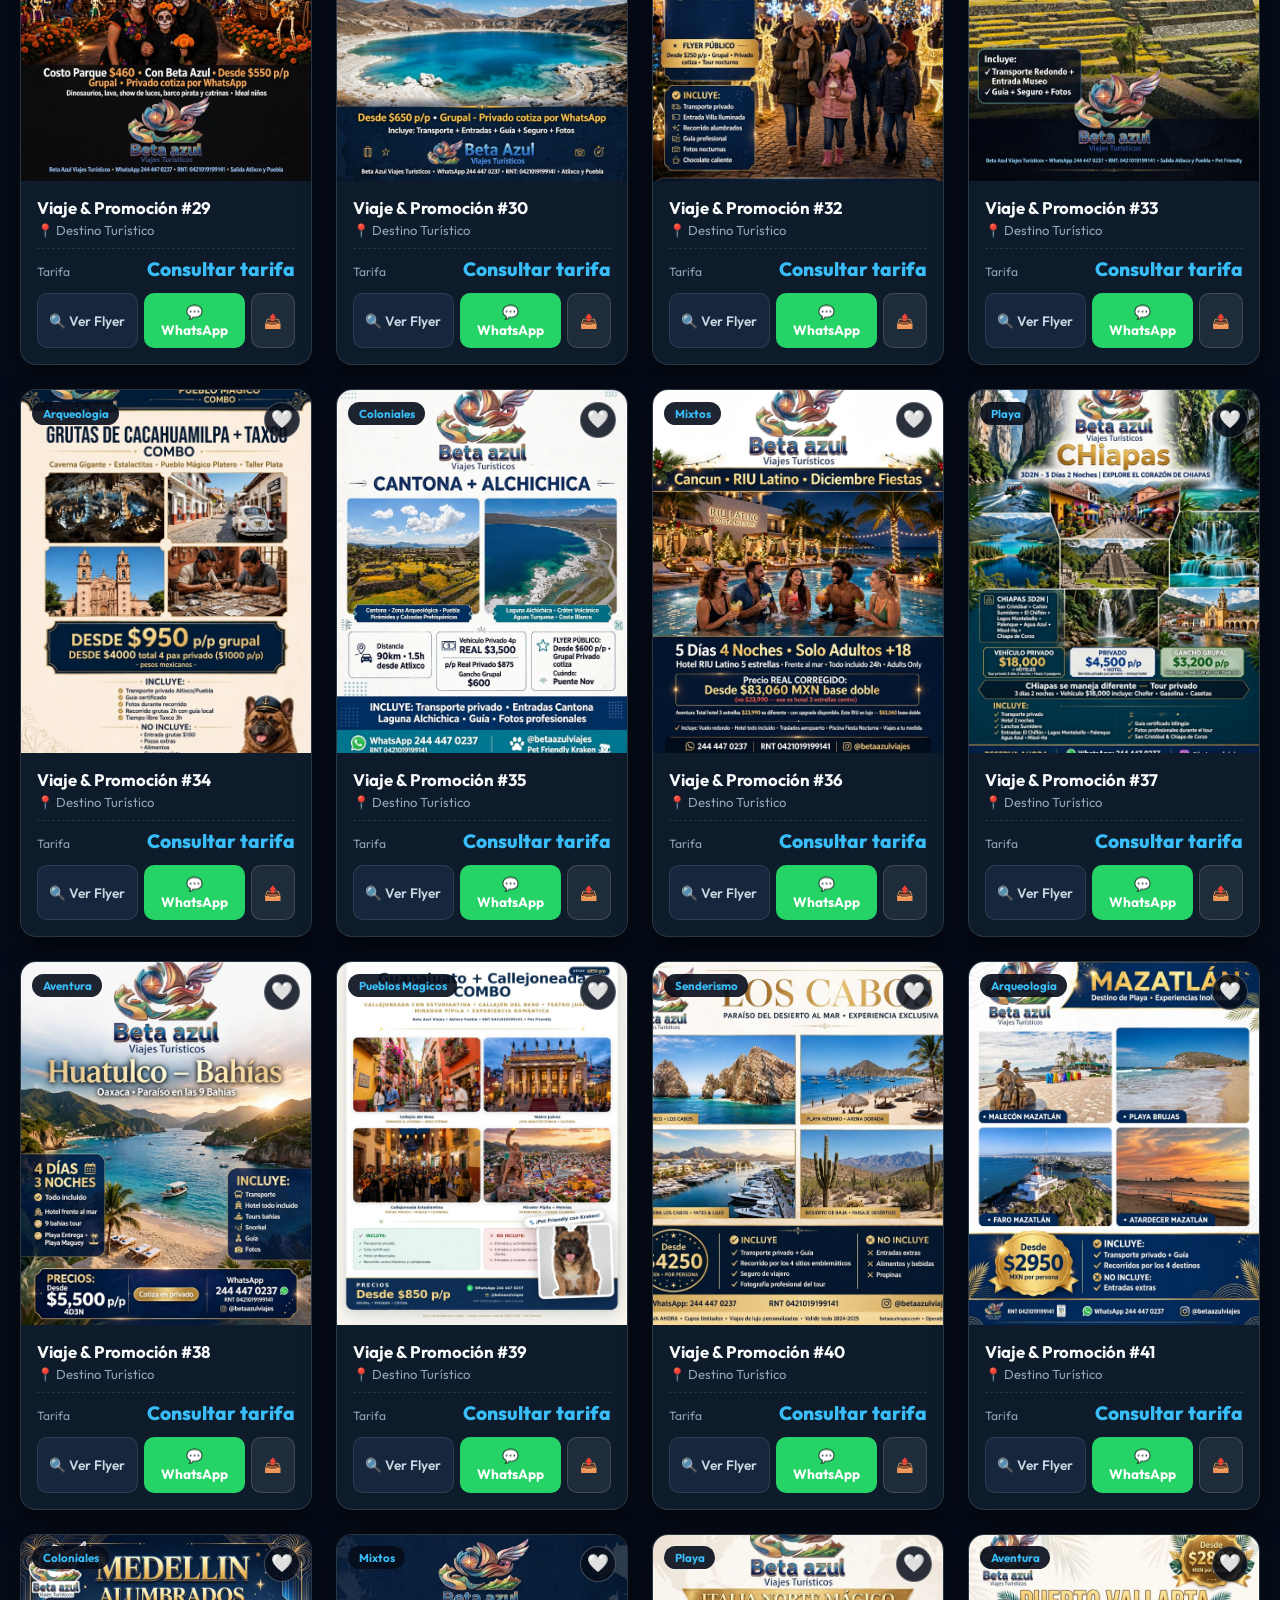
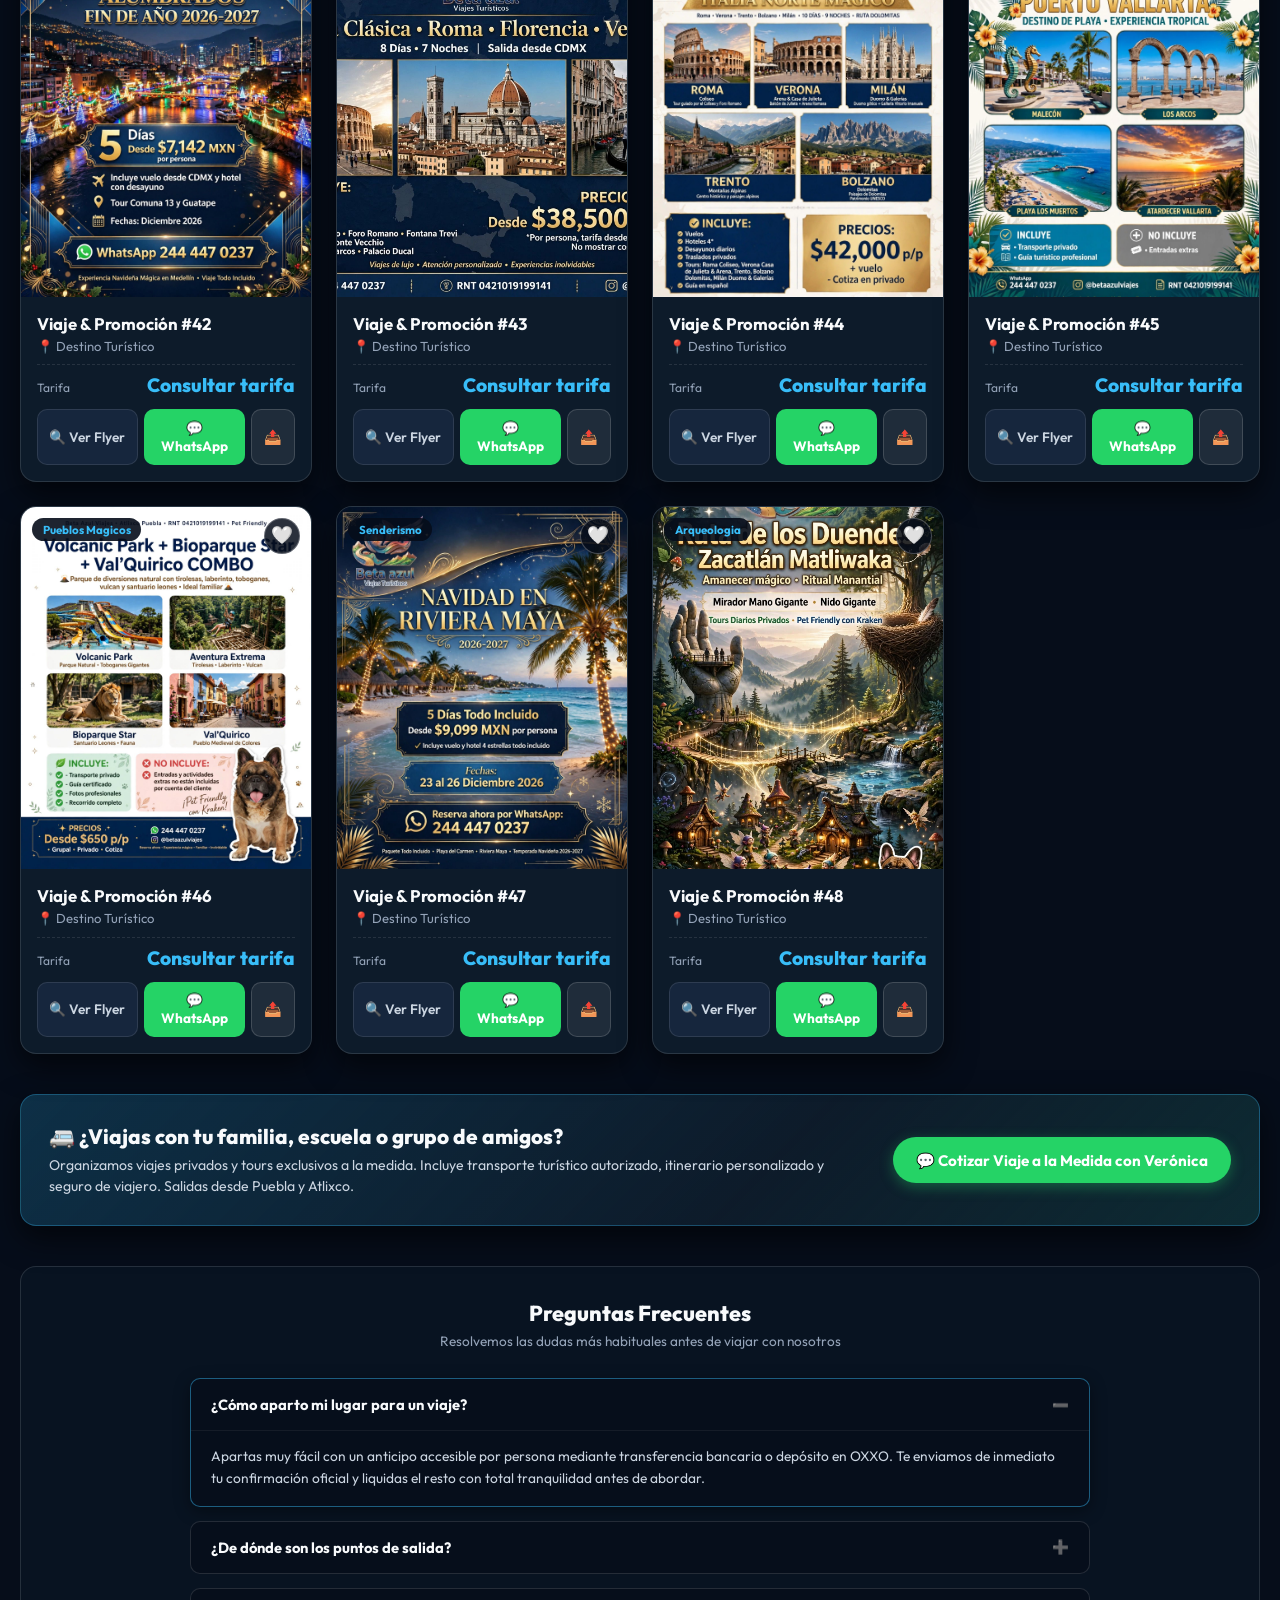
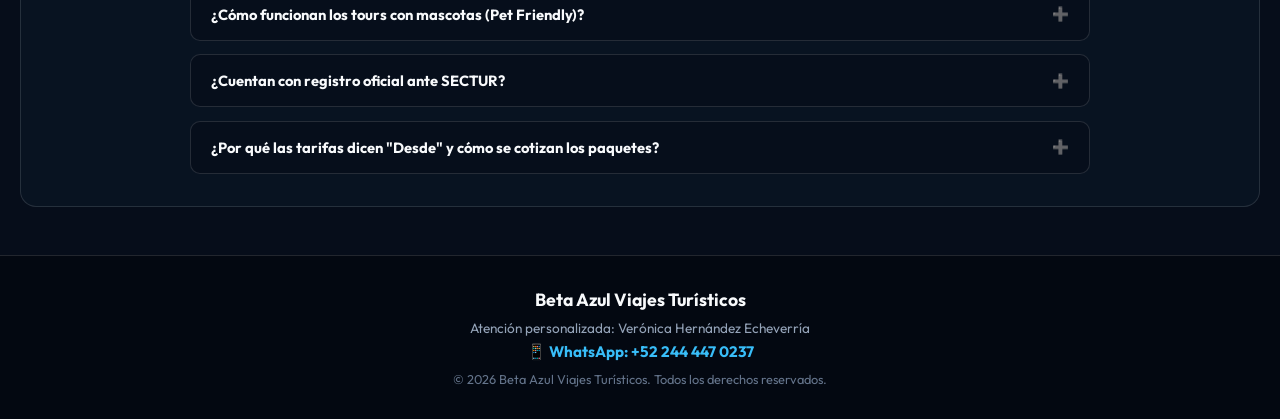
==== commit 13290fdd: "Add files via upload" ====
--- a/index.html
+++ b/index.html
@@ -10,7 +10,7 @@
   <link rel="preconnect" href="https://fonts.gstatic.com" crossorigin>
   <link href="https://fonts.googleapis.com/css2?family=Outfit:wght@300;400;500;600;700;800&display=swap" rel="stylesheet">
 
-  <link rel="stylesheet" href="styles.css">
+  <link rel="stylesheet" href="styles.css?v=2.3">
 </head>
 
 <body style="background-color: #060d1a; color: #f8fafc;">
@@ -450,6 +450,6 @@
     </p>
   </footer>
 
-  <script src="app.js"></script>
+  <script src="app.js?v=2.3"></script>
 </body>
 </html>
--- a/styles.css
+++ b/styles.css
@@ -1000,35 +1000,70 @@
 .galeria-filter-bar {
   padding: 0.75rem 1.5rem;
   display: flex;
-  gap: 0.5rem;
+  align-items: center;
+  gap: 0.65rem;
   overflow-x: auto;
+  overflow-y: hidden;
   background: #070e19;
-  border-bottom: 1px solid rgba(255, 255, 255, 0.06);
+  border-bottom: 1px solid rgba(255, 255, 255, 0.08);
+  min-height: 58px;
+  box-sizing: border-box;
+  scrollbar-width: thin;
+  scrollbar-color: rgba(56, 189, 248, 0.35) transparent;
+  flex-shrink: 0;
+}
+
+.galeria-filter-bar::-webkit-scrollbar {
+  height: 4px;
+}
+
+.galeria-filter-bar::-webkit-scrollbar-track {
+  background: rgba(3, 7, 18, 0.6);
+}
+
+.galeria-filter-bar::-webkit-scrollbar-thumb {
+  background: rgba(56, 189, 248, 0.4);
+  border-radius: 4px;
+}
+
+.galeria-filter-bar::-webkit-scrollbar-thumb:hover {
+  background: #38bdf8;
 }
 
 .galeria-tab {
   background: #132235;
-  border: 1px solid rgba(255, 255, 255, 0.1);
+  border: 1px solid rgba(255, 255, 255, 0.12);
   color: #94a3b8;
-  padding: 0.4rem 0.9rem;
-  border-radius: 20px;
-  font-size: 0.82rem;
+  padding: 0 1.15rem;
+  height: 38px;
+  border-radius: 22px;
+  font-size: 0.86rem;
   font-weight: 600;
   cursor: pointer;
   white-space: nowrap;
-  transition: all 0.2s;
+  transition: all 0.2s ease;
   font-family: inherit;
+  display: inline-flex;
+  align-items: center;
+  justify-content: center;
+  gap: 0.45rem;
+  line-height: 1;
+  box-sizing: border-box;
+  flex-shrink: 0;
+  vertical-align: middle;
 }
 
 .galeria-tab:hover {
   background: #1e3553;
   color: #38bdf8;
+  border-color: rgba(56, 189, 248, 0.4);
 }
 
 .galeria-tab.active {
   background: #0284c7;
   color: #ffffff;
   border-color: #38bdf8;
+  box-shadow: 0 2px 10px rgba(2, 132, 199, 0.45);
 }
 
 .galeria-grid {
@@ -1042,98 +1077,145 @@
 
 .galeria-card {
   background: #0d1b2a;
-  border: 1px solid rgba(255, 255, 255, 0.08);
-  border-radius: 12px;
+  border: 1px solid rgba(255, 255, 255, 0.1);
+  border-radius: 14px;
   overflow: hidden;
   display: flex;
   flex-direction: column;
   cursor: pointer;
-  transition: transform 0.25s, border-color 0.25s, box-shadow 0.25s;
+  transition: transform 0.25s ease, border-color 0.25s ease, box-shadow 0.25s ease;
+  position: relative;
 }
 
 .galeria-card:hover {
   transform: translateY(-4px);
-  border-color: rgba(56, 189, 248, 0.4);
-  box-shadow: 0 12px 25px rgba(0, 0, 0, 0.5);
+  border-color: rgba(56, 189, 248, 0.5);
+  box-shadow: 0 14px 30px rgba(0, 0, 0, 0.6);
 }
 
 .galeria-card-img-wrap {
   position: relative;
-  aspect-ratio: 16 / 10;
+  width: 100%;
+  height: 220px;
+  min-height: 220px;
   overflow: hidden;
-  background: #030712;
+  background: radial-gradient(circle at center, #1e293b 0%, #030712 100%);
+  flex-shrink: 0;
+  display: block;
 }
 
 .galeria-card-img {
   width: 100%;
   height: 100%;
   object-fit: cover;
-  transition: transform 0.4s ease;
+  object-position: center;
+  transition: transform 0.45s ease;
   display: block;
 }
 
 .galeria-card:hover .galeria-card-img {
-  transform: scale(1.05);
+  transform: scale(1.06);
 }
 
 .galeria-card-badge {
   position: absolute;
-  top: 0.6rem;
-  left: 0.6rem;
-  background: rgba(2, 132, 199, 0.85);
-  color: #fff;
+  top: 0.75rem;
+  left: 0.75rem;
+  background: rgba(2, 132, 199, 0.9);
+  color: #ffffff;
+  font-size: 0.74rem;
+  font-weight: 700;
+  height: 26px;
+  padding: 0 0.75rem;
+  border-radius: 20px;
+  display: inline-flex;
+  align-items: center;
+  justify-content: center;
+  line-height: 1;
+  backdrop-filter: blur(6px);
+  -webkit-backdrop-filter: blur(6px);
+  box-shadow: 0 2px 8px rgba(0, 0, 0, 0.4);
+  z-index: 2;
+  letter-spacing: 0.3px;
+}
+
+.galeria-card-zoom-hint {
+  position: absolute;
+  bottom: 0.65rem;
+  right: 0.65rem;
+  background: rgba(3, 7, 18, 0.8);
+  color: #38bdf8;
   font-size: 0.72rem;
   font-weight: 700;
-  padding: 0.2rem 0.6rem;
-  border-radius: 12px;
+  padding: 0.25rem 0.6rem;
+  border-radius: 6px;
+  border: 1px solid rgba(56, 189, 248, 0.35);
   backdrop-filter: blur(4px);
+  -webkit-backdrop-filter: blur(4px);
+  opacity: 0;
+  transform: translateY(4px);
+  transition: opacity 0.2s ease, transform 0.2s ease;
+  pointer-events: none;
+  z-index: 2;
+}
+
+.galeria-card:hover .galeria-card-zoom-hint {
+  opacity: 1;
+  transform: translateY(0);
 }
 
 .galeria-card-body {
-  padding: 1rem;
+  padding: 1.1rem;
   display: flex;
   flex-direction: column;
   flex: 1;
   gap: 0.35rem;
+  background: #0d1b2a;
 }
 
 .galeria-card-title {
-  font-size: 1rem;
+  font-size: 1.05rem;
   font-weight: 700;
   color: #f8fafc;
-  line-height: 1.3;
+  line-height: 1.35;
+  margin-bottom: 0.15rem;
 }
 
 .galeria-card-dest {
-  font-size: 0.78rem;
+  font-size: 0.8rem;
   color: #38bdf8;
   font-weight: 600;
+  display: flex;
+  align-items: center;
+  gap: 0.3rem;
 }
 
 .galeria-card-stars {
-  font-size: 0.85rem;
+  font-size: 0.95rem;
   color: #facc15;
-  margin: 0.15rem 0;
+  margin: 0.25rem 0;
+  letter-spacing: 2px;
+  line-height: 1.2;
 }
 
 .galeria-card-quote {
-  font-size: 0.82rem;
+  font-size: 0.84rem;
   color: #cbd5e1;
   font-style: italic;
-  line-height: 1.4;
-  background: rgba(255, 255, 255, 0.03);
-  padding: 0.6rem 0.75rem;
+  line-height: 1.45;
+  background: rgba(255, 255, 255, 0.04);
+  padding: 0.65rem 0.85rem;
   border-left: 3px solid #38bdf8;
-  border-radius: 4px;
+  border-radius: 6px;
   margin-top: auto;
 }
 
 .galeria-card-author {
-  font-size: 0.75rem;
+  font-size: 0.76rem;
   color: #94a3b8;
   font-weight: 600;
   text-align: right;
-  margin-top: 0.25rem;
+  margin-top: 0.3rem;
 }
 
 /* =========================================================
@@ -1306,6 +1388,11 @@
   .galeria-grid {
     grid-template-columns: 1fr;
     padding: 1rem;
+    gap: 1.1rem;
+  }
+  .galeria-card-img-wrap {
+    height: 195px;
+    min-height: 195px;
   }
   .galeria-nav-btn {
     width: 38px;
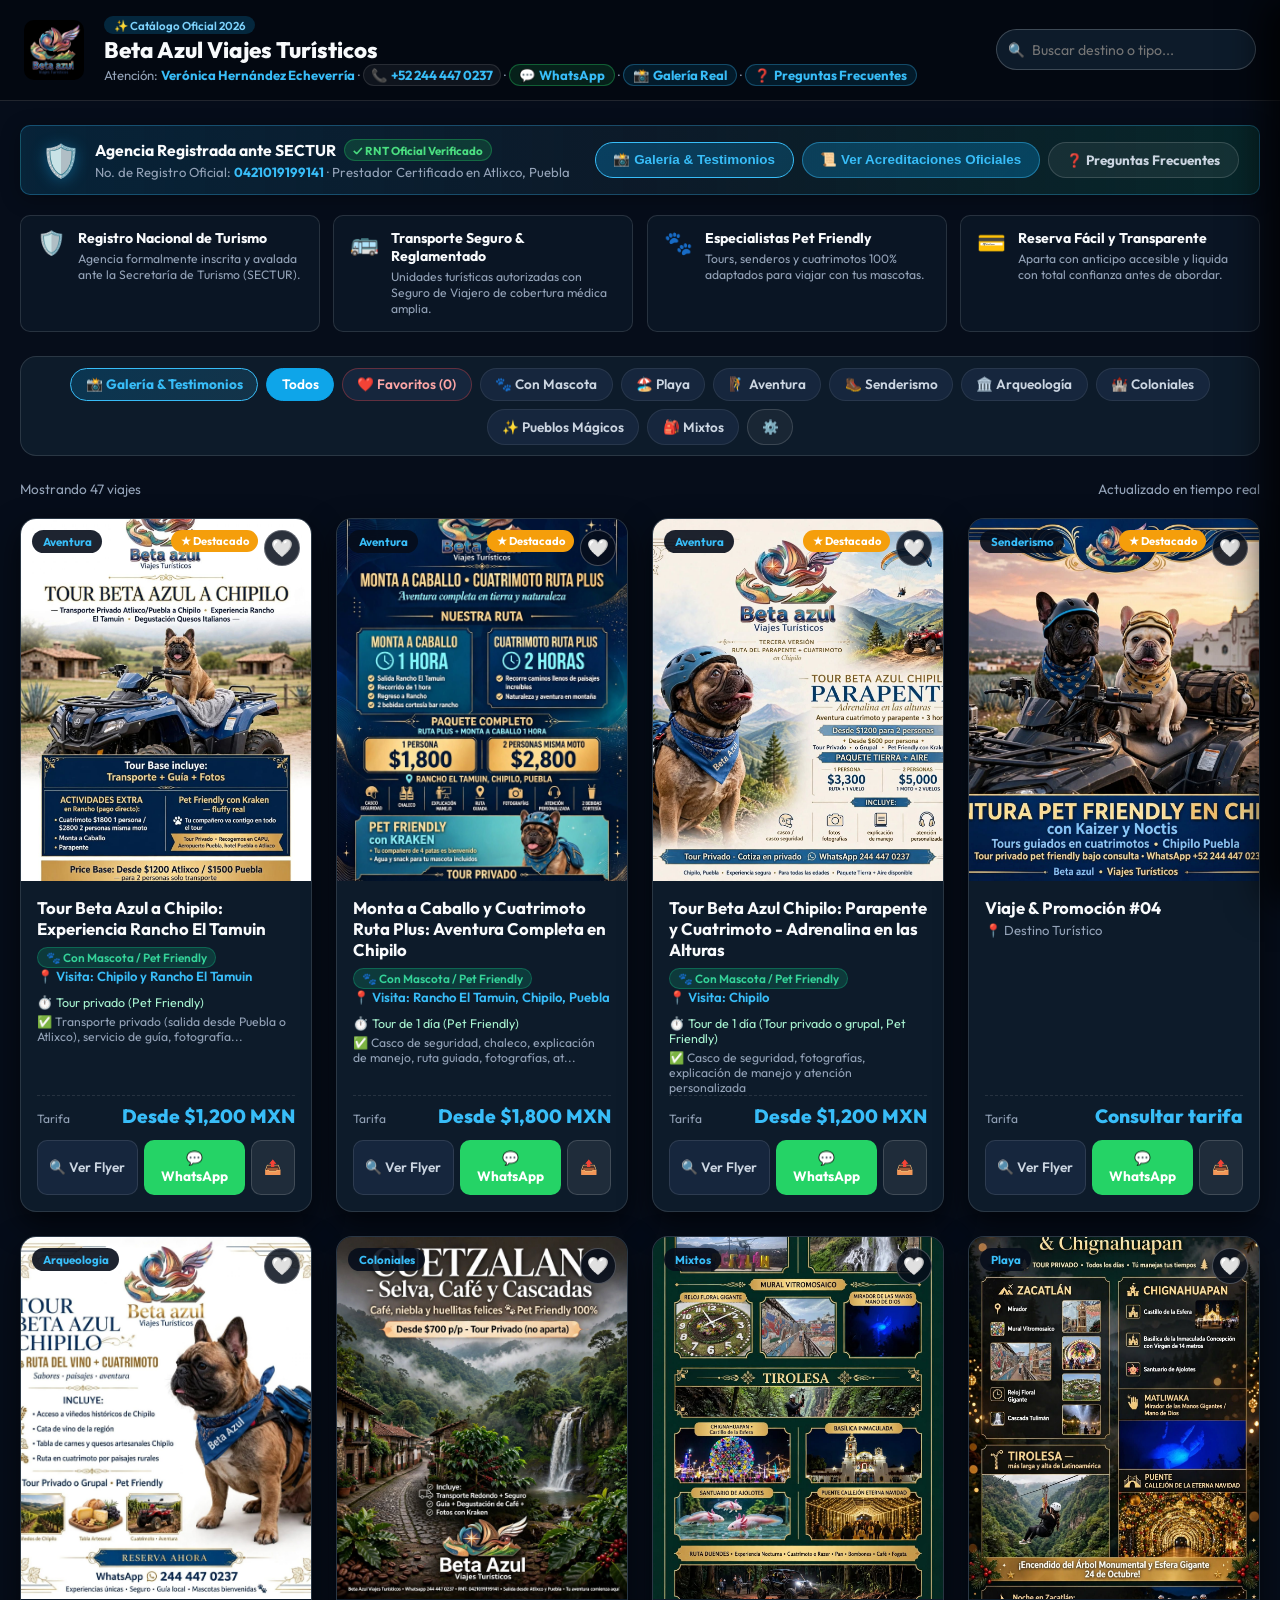
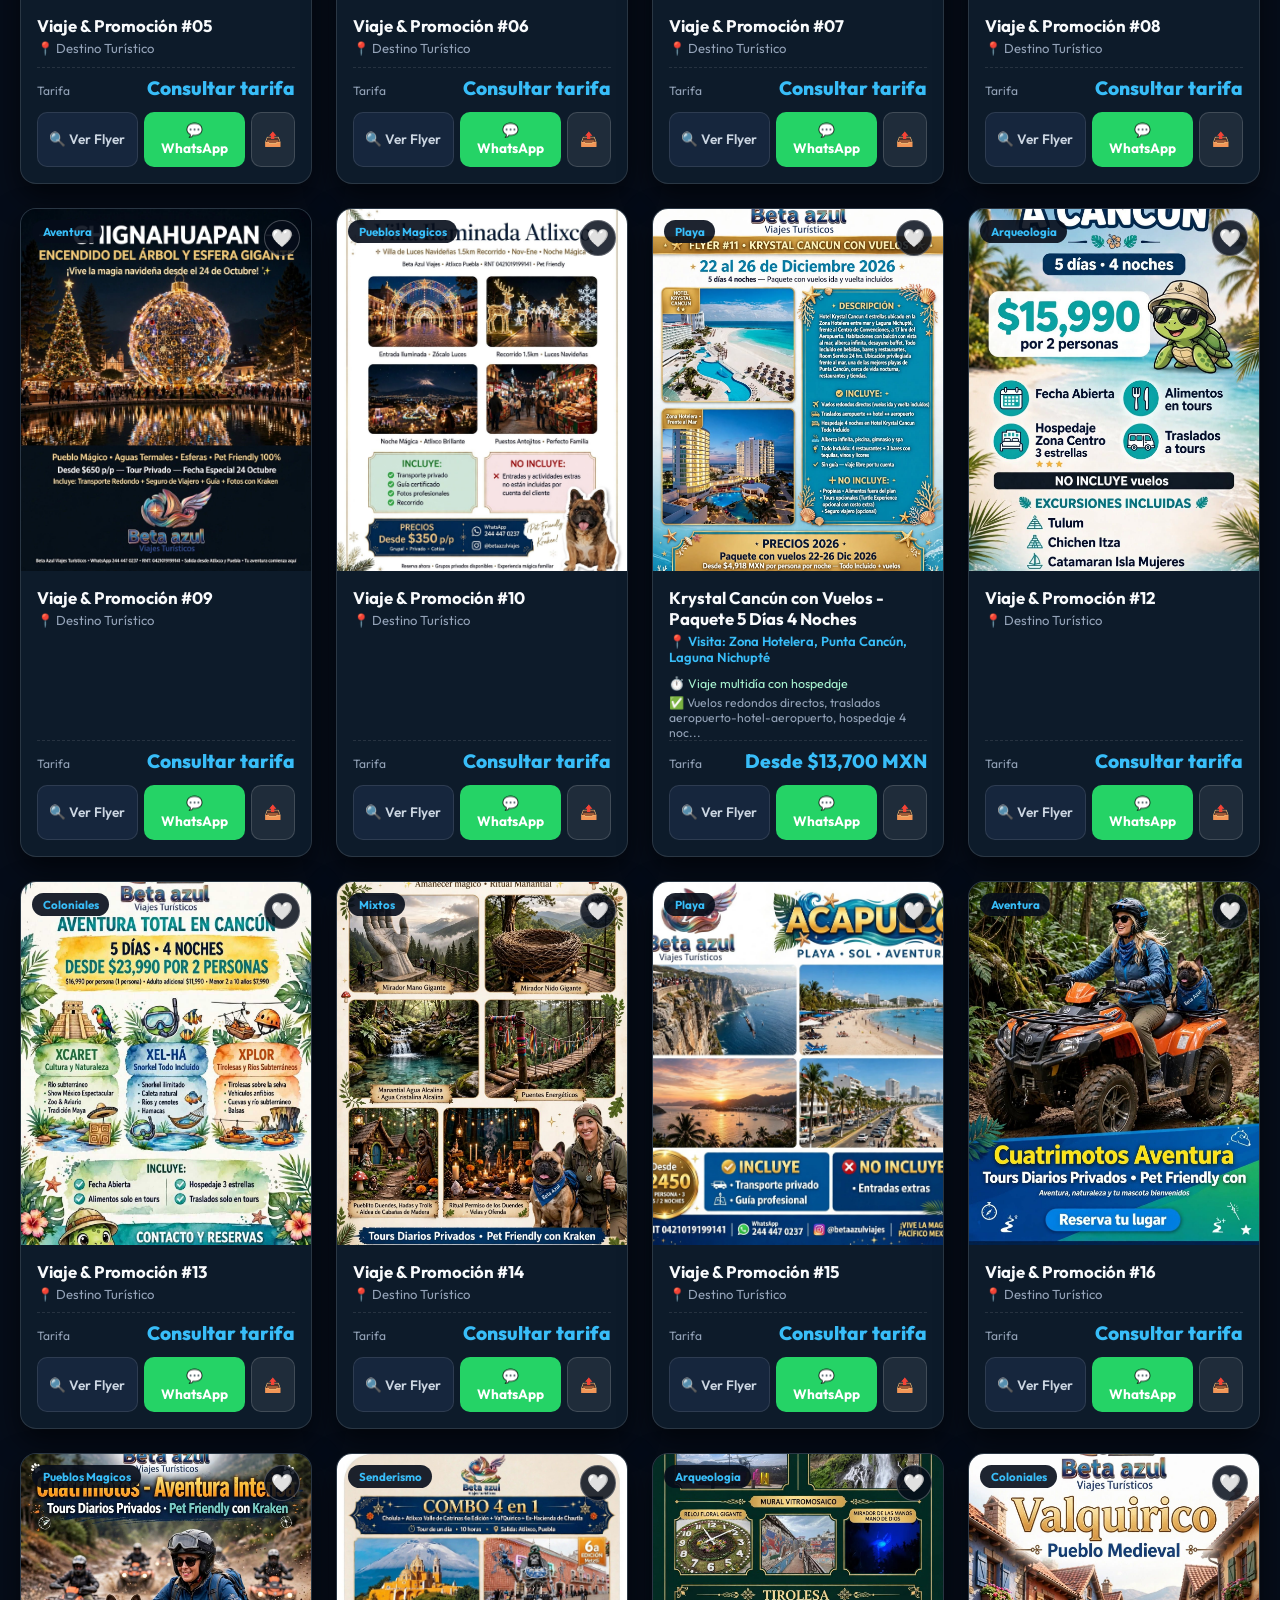
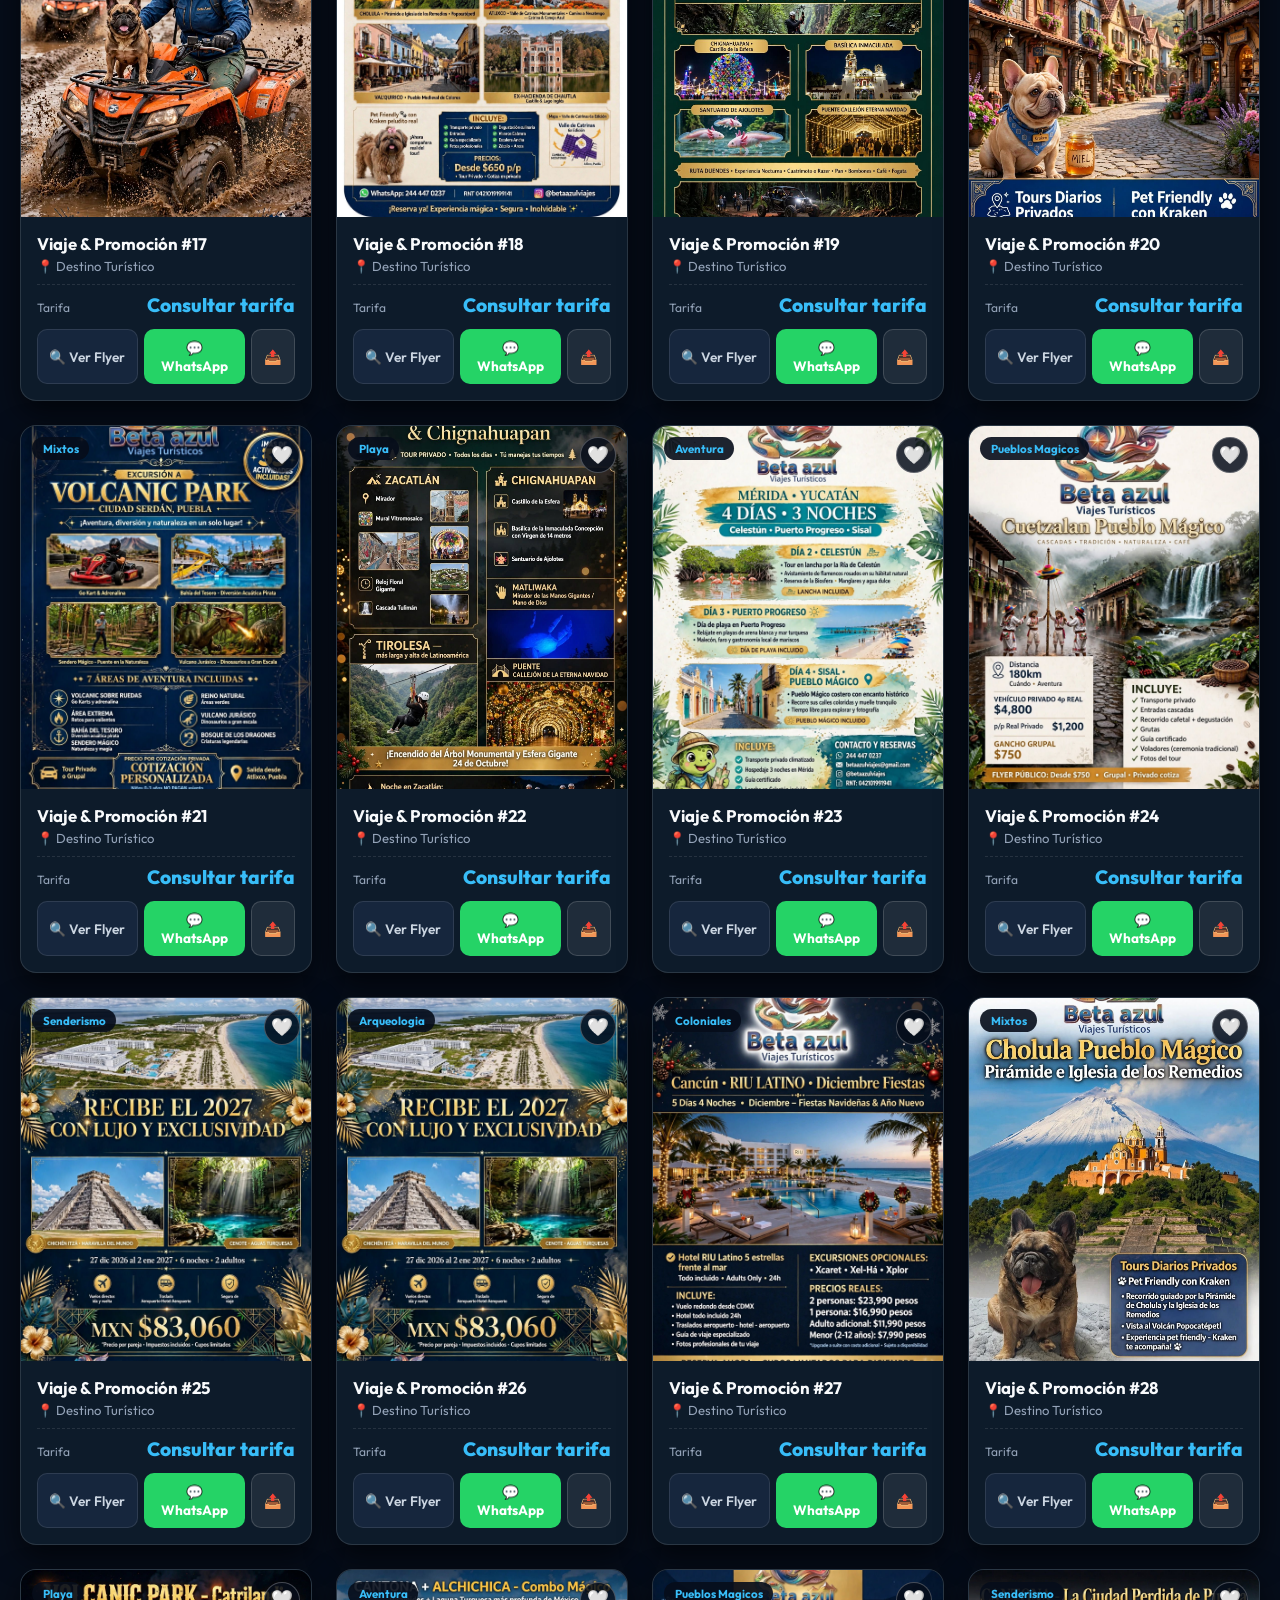
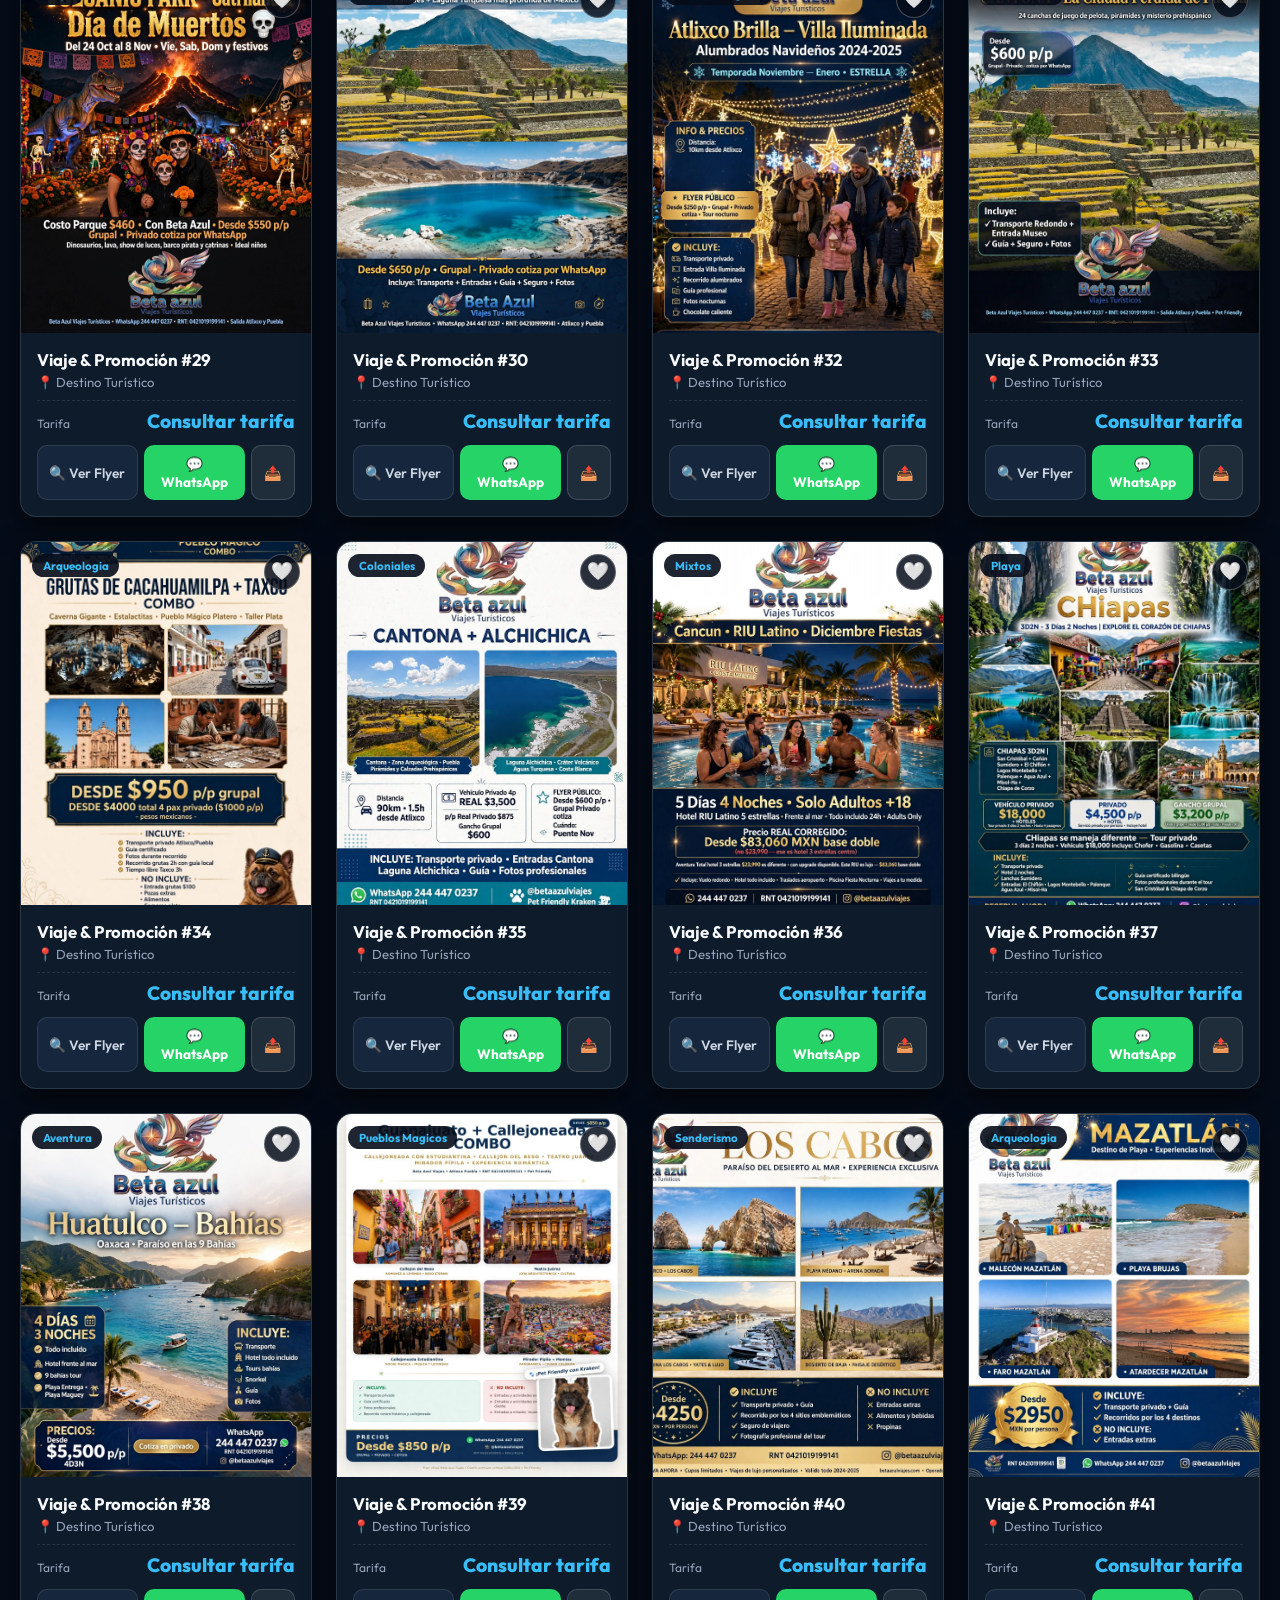
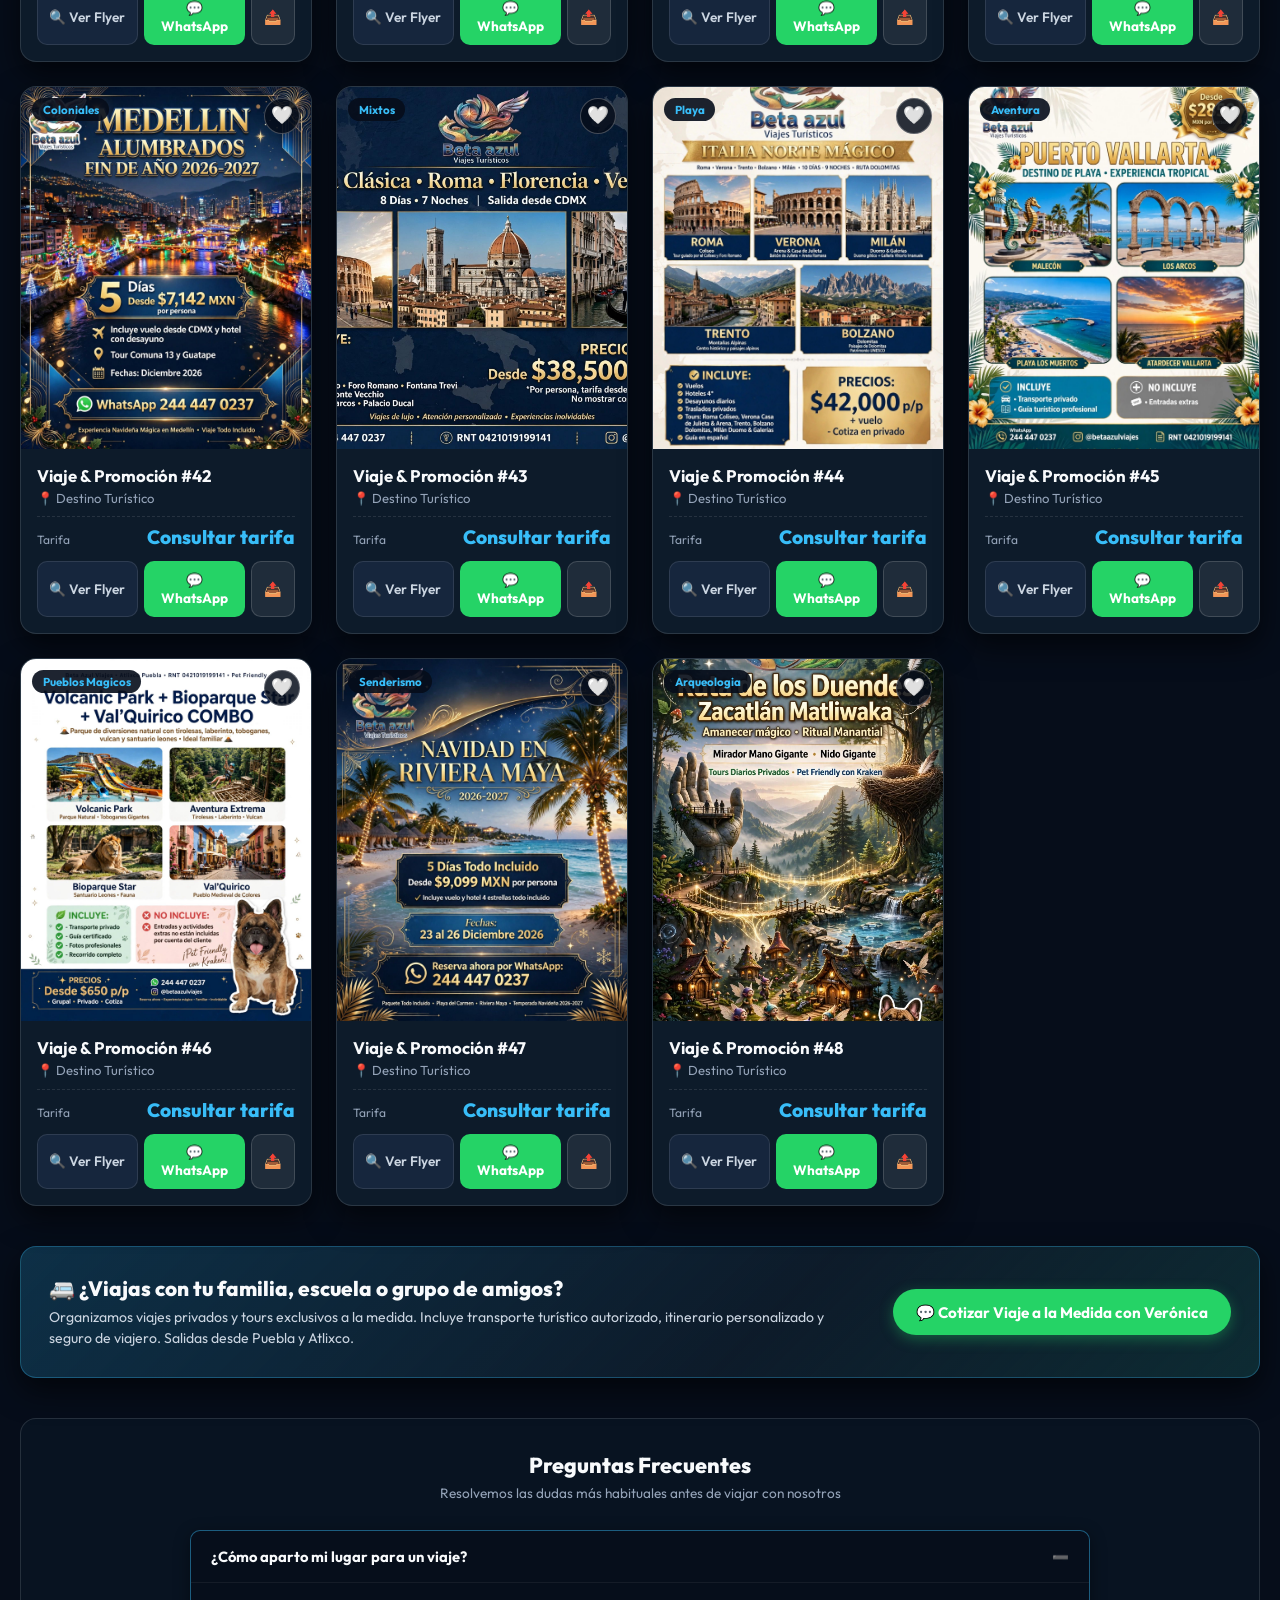
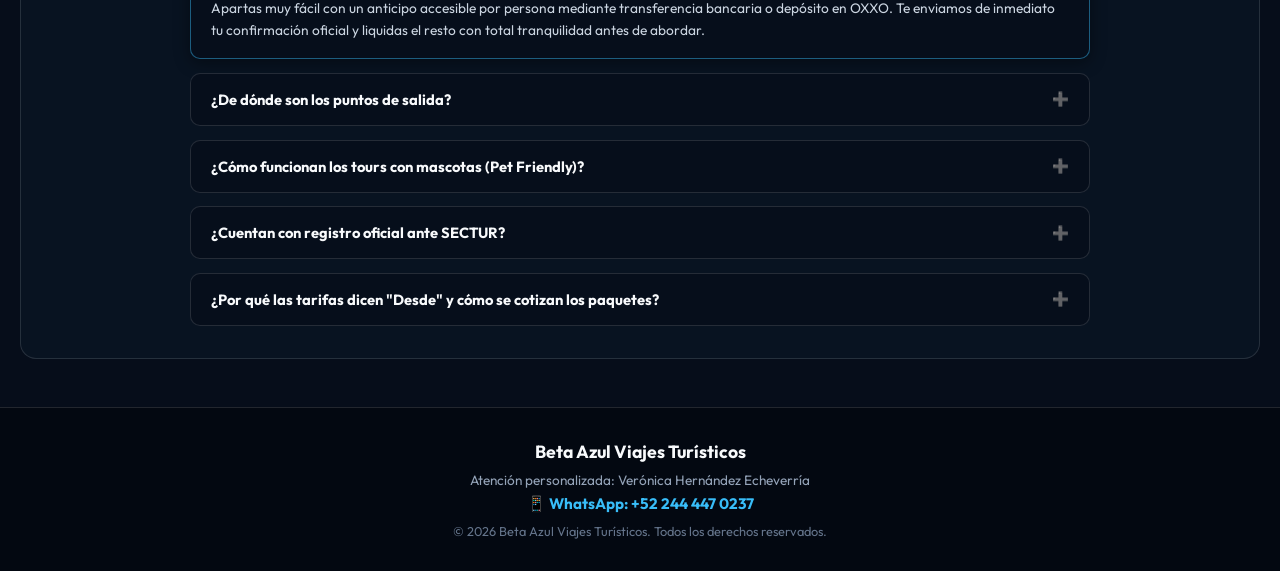
==== commit 8c8fd5ae: "Add files via upload" ====
--- a/index.html
+++ b/index.html
@@ -10,7 +10,7 @@
   <link rel="preconnect" href="https://fonts.gstatic.com" crossorigin>
   <link href="https://fonts.googleapis.com/css2?family=Outfit:wght@300;400;500;600;700;800&display=swap" rel="stylesheet">
 
-  <link rel="stylesheet" href="styles.css?v=2.3">
+  <link rel="stylesheet" href="styles.css?v=3.2">
 </head>
 
 <body style="background-color: #060d1a; color: #f8fafc;">
@@ -450,6 +450,6 @@
     </p>
   </footer>
 
-  <script src="app.js?v=2.3"></script>
+  <script src="app.js?v=3.2"></script>
 </body>
 </html>
--- a/styles.css
+++ b/styles.css
@@ -916,7 +916,7 @@
   background: rgba(3, 7, 18, 0.88);
   backdrop-filter: blur(8px);
   -webkit-backdrop-filter: blur(8px);
-  z-index: 1000;
+  z-index: 4000;
   display: none;
   align-items: center;
   justify-content: center;
@@ -1227,7 +1227,7 @@
   background: rgba(3, 7, 18, 0.94);
   backdrop-filter: blur(10px);
   -webkit-backdrop-filter: blur(10px);
-  z-index: 2000;
+  z-index: 5000;
   display: none;
   align-items: center;
   justify-content: center;
@@ -1385,14 +1385,117 @@
 }
 
 @media (max-width: 768px) {
+  .galeria-modal {
+    padding: 0;
+    align-items: stretch;
+    justify-content: stretch;
+  }
+  .galeria-modal-container {
+    width: 100%;
+    height: 100%;
+    max-width: 100%;
+    max-height: 100dvh;
+    max-height: 100vh;
+    border-radius: 0;
+    border: none;
+    display: flex;
+    flex-direction: column;
+    overflow: hidden;
+  }
+  .galeria-modal-header {
+    padding: 0.75rem 0.9rem;
+    flex-shrink: 0;
+  }
+  .galeria-modal-header h3 {
+    font-size: 1.1rem;
+    line-height: 1.2;
+  }
+  .galeria-modal-header p {
+    font-size: 0.76rem;
+    display: -webkit-box;
+    -webkit-line-clamp: 2;
+    -webkit-box-orient: vertical;
+    overflow: hidden;
+  }
+  .galeria-filter-bar {
+    padding: 0.5rem 0.75rem;
+    min-height: 48px;
+    flex-shrink: 0;
+    overflow-x: auto;
+    -webkit-overflow-scrolling: touch;
+    gap: 0.45rem;
+  }
+  .galeria-tab {
+    height: 34px;
+    font-size: 0.8rem;
+    padding: 0 0.8rem;
+  }
   .galeria-grid {
-    grid-template-columns: 1fr;
+    display: flex !important;
+    flex-direction: column !important;
+    flex: 1 1 0% !important;
+    min-height: 0 !important;
+    height: 100% !important;
+    overflow-y: scroll !important;
+    -webkit-overflow-scrolling: touch !important;
+    overscroll-behavior-y: contain !important;
+    touch-action: pan-y !important;
+    padding: 0.85rem 0.85rem 5rem 0.85rem !important;
+    gap: 1.25rem !important;
+  }
+  .galeria-card {
+    flex-shrink: 0 !important;
+    width: 100% !important;
+    display: flex !important;
+    flex-direction: column !important;
+    border-radius: 12px !important;
+    overflow: hidden !important;
+  }
+  .galeria-card-img-wrap {
+    width: 100% !important;
+    height: 230px !important;
+    min-height: 230px !important;
+    max-height: 230px !important;
+    flex-shrink: 0 !important;
+  }
+  .galeria-card-img {
+    width: 100% !important;
+    height: 100% !important;
+    object-fit: cover !important;
+    display: block !important;
+  }
+  .galeria-card-body {
+    padding: 0.95rem !important;
+    flex-shrink: 0 !important;
+    background: #0d1b2a !important;
+  }
+  .galeria-lightbox {
+    padding: 0;
+  }
+  .galeria-lightbox-box {
+    width: 100%;
+    height: 100%;
+    max-height: 100dvh;
+    max-height: 100vh;
+    border-radius: 0;
+    border: none;
+    display: flex;
+    flex-direction: column;
+    overflow-y: auto;
+    -webkit-overflow-scrolling: touch;
+  }
+  .galeria-lightbox-img-wrap {
+    max-height: 48vh;
+    min-height: 220px;
+    flex-shrink: 0;
+  }
+  #galeriaLightboxImg {
+    max-height: 48vh;
+    object-fit: contain;
+  }
+  .galeria-lightbox-info {
     padding: 1rem;
-    gap: 1.1rem;
-  }
-  .galeria-card-img-wrap {
-    height: 195px;
-    min-height: 195px;
+    flex: 1;
   }
   .galeria-nav-btn {
     width: 38px;
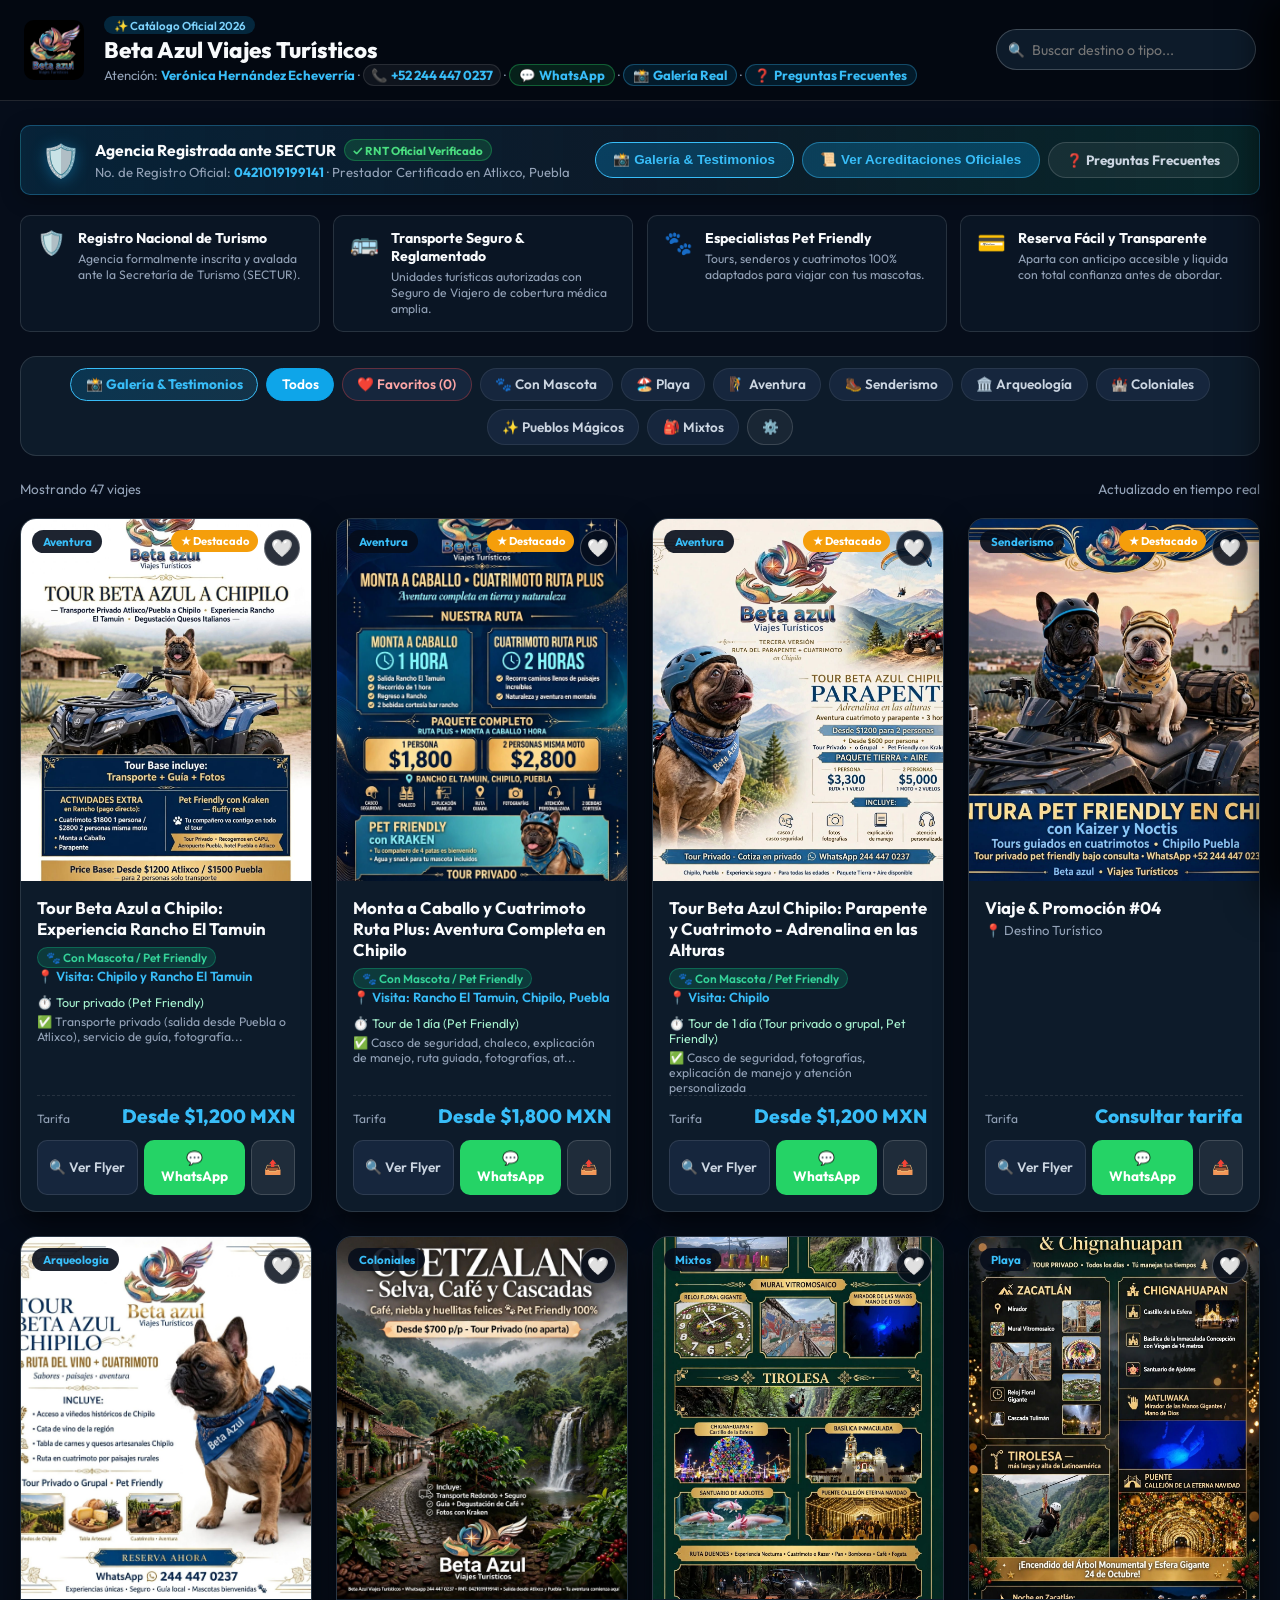
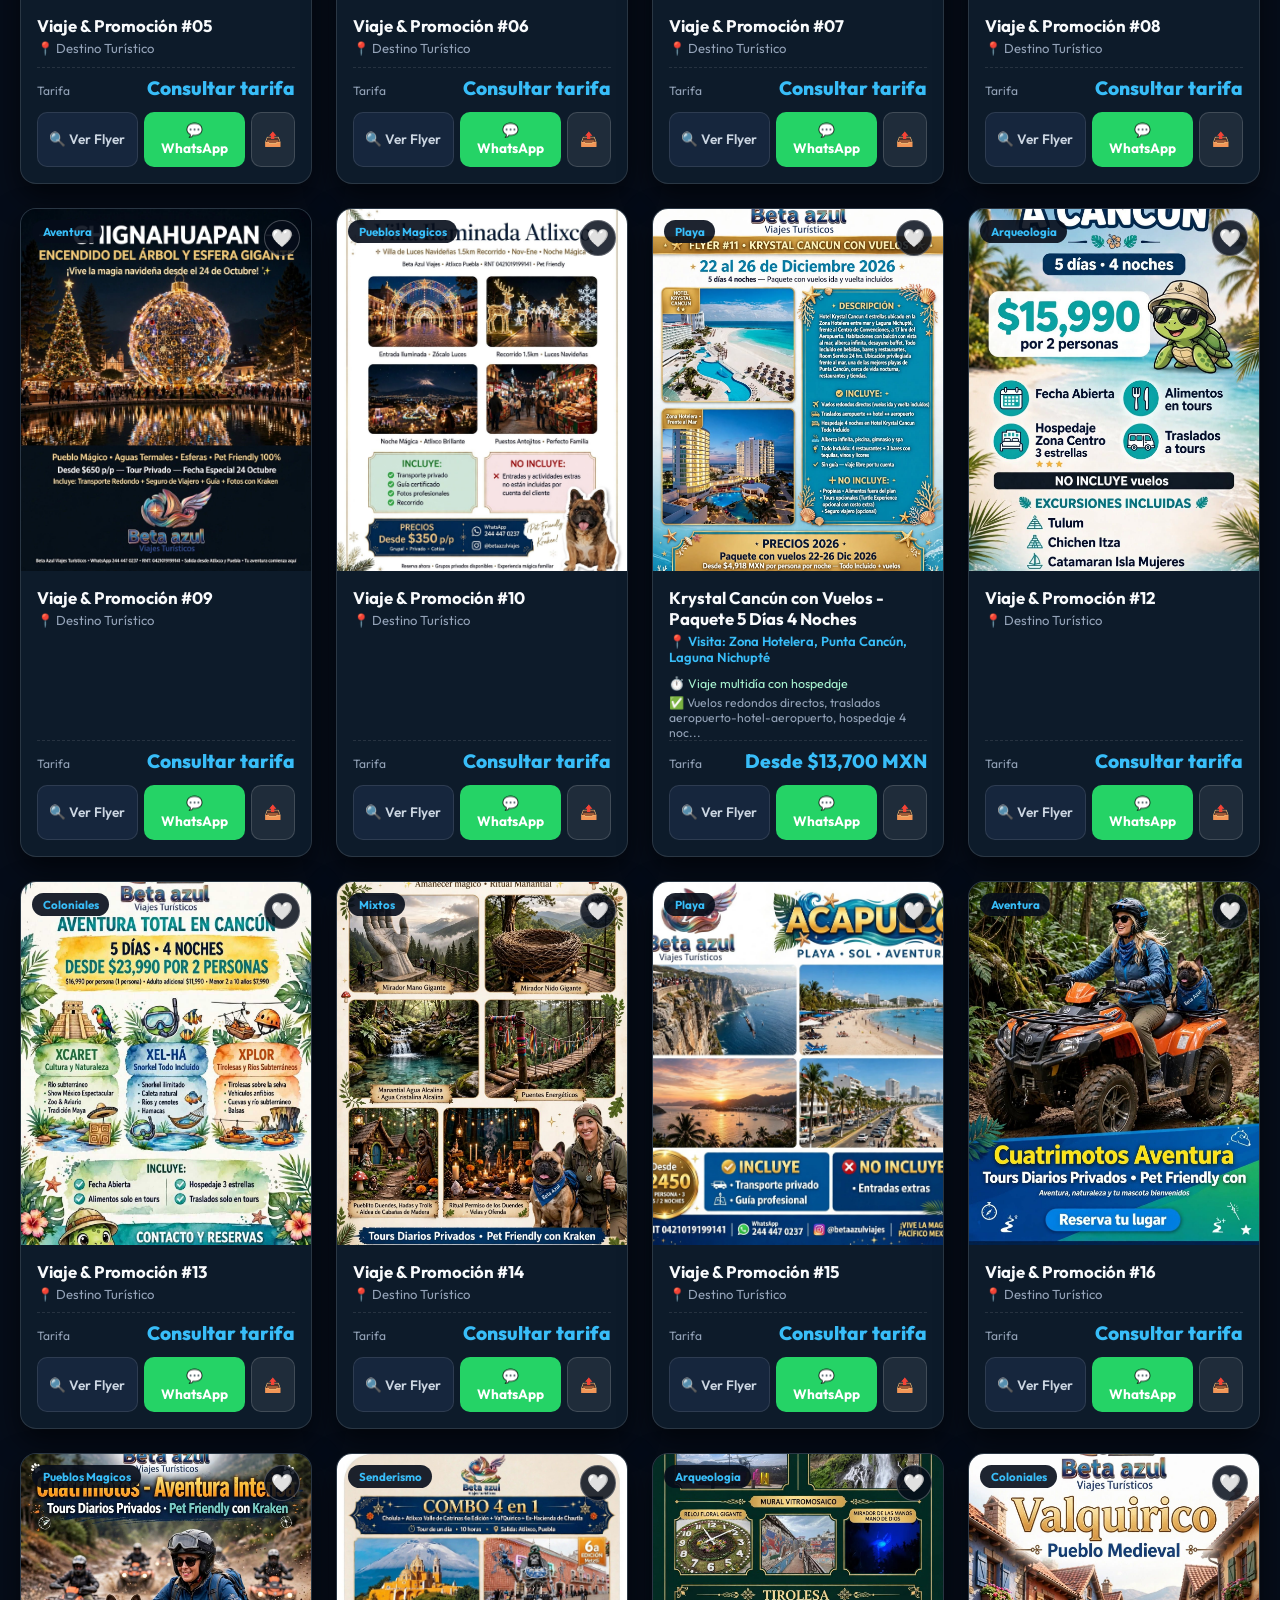
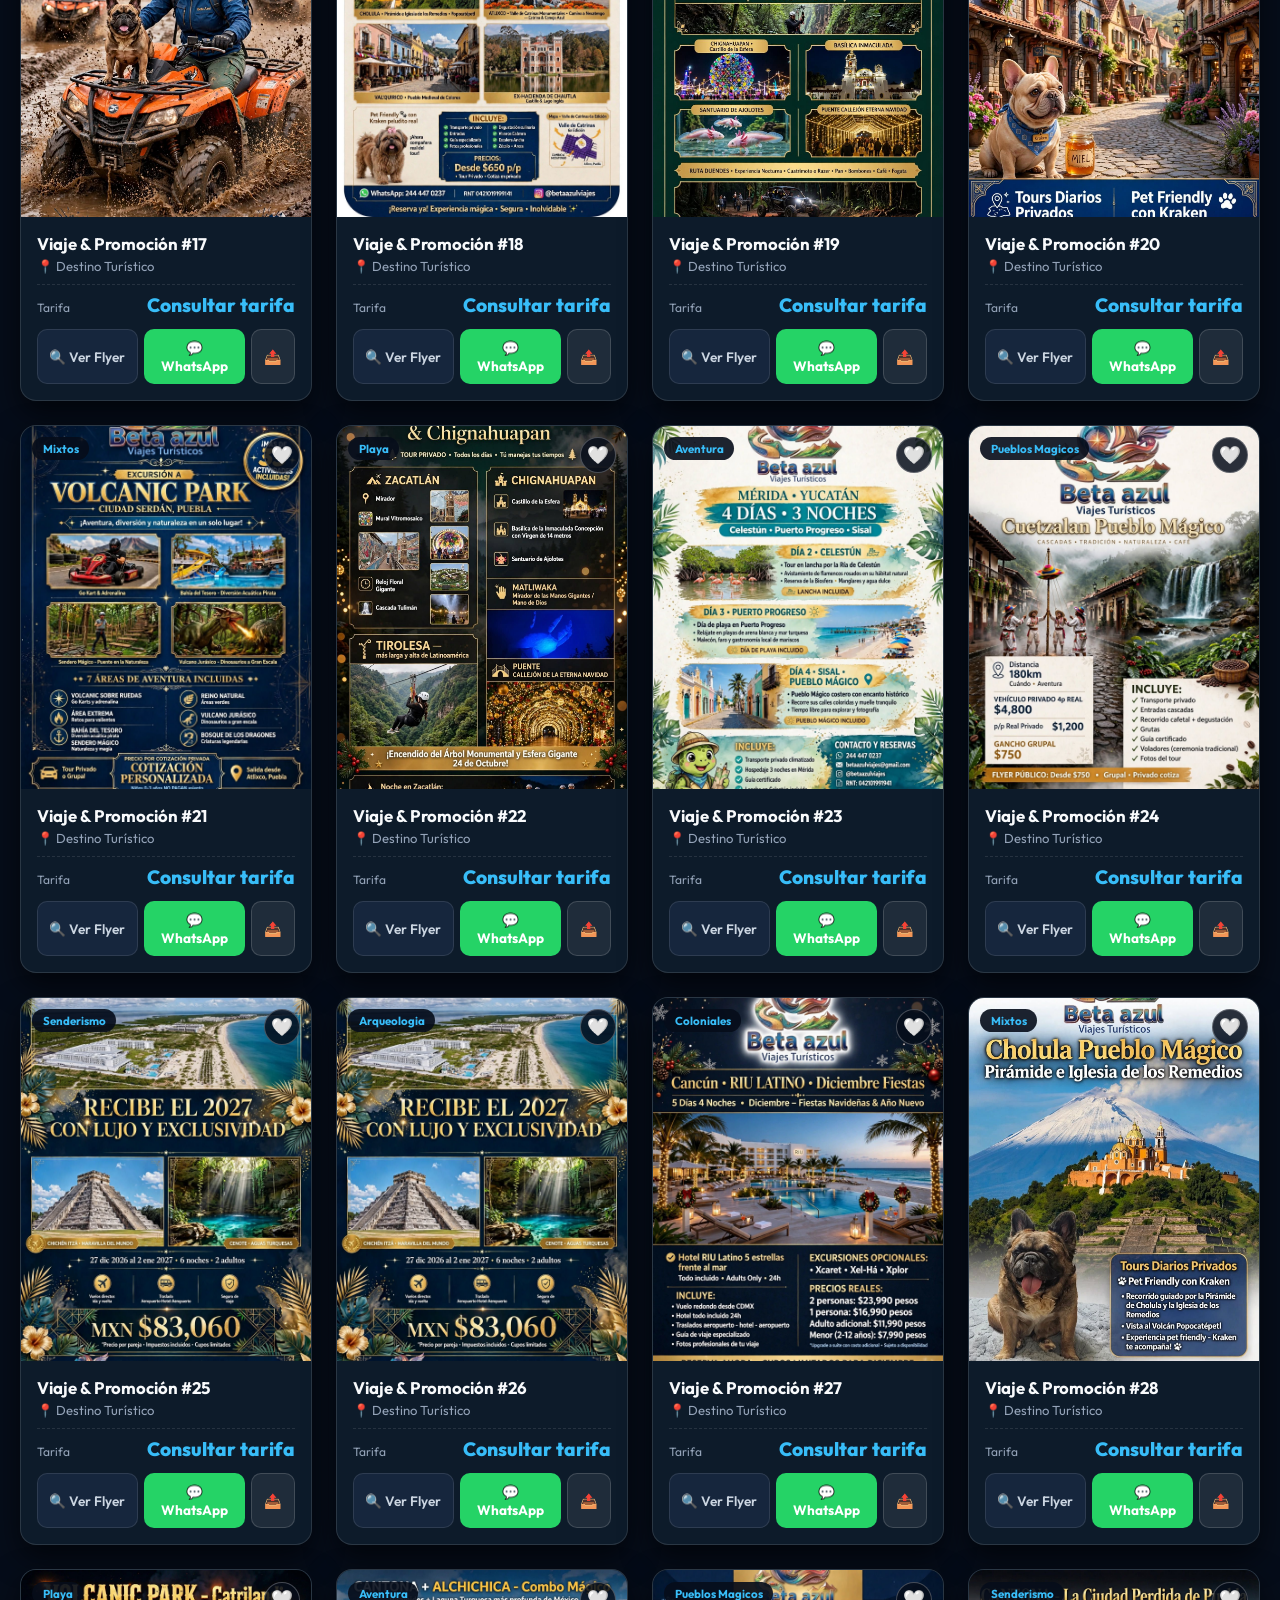
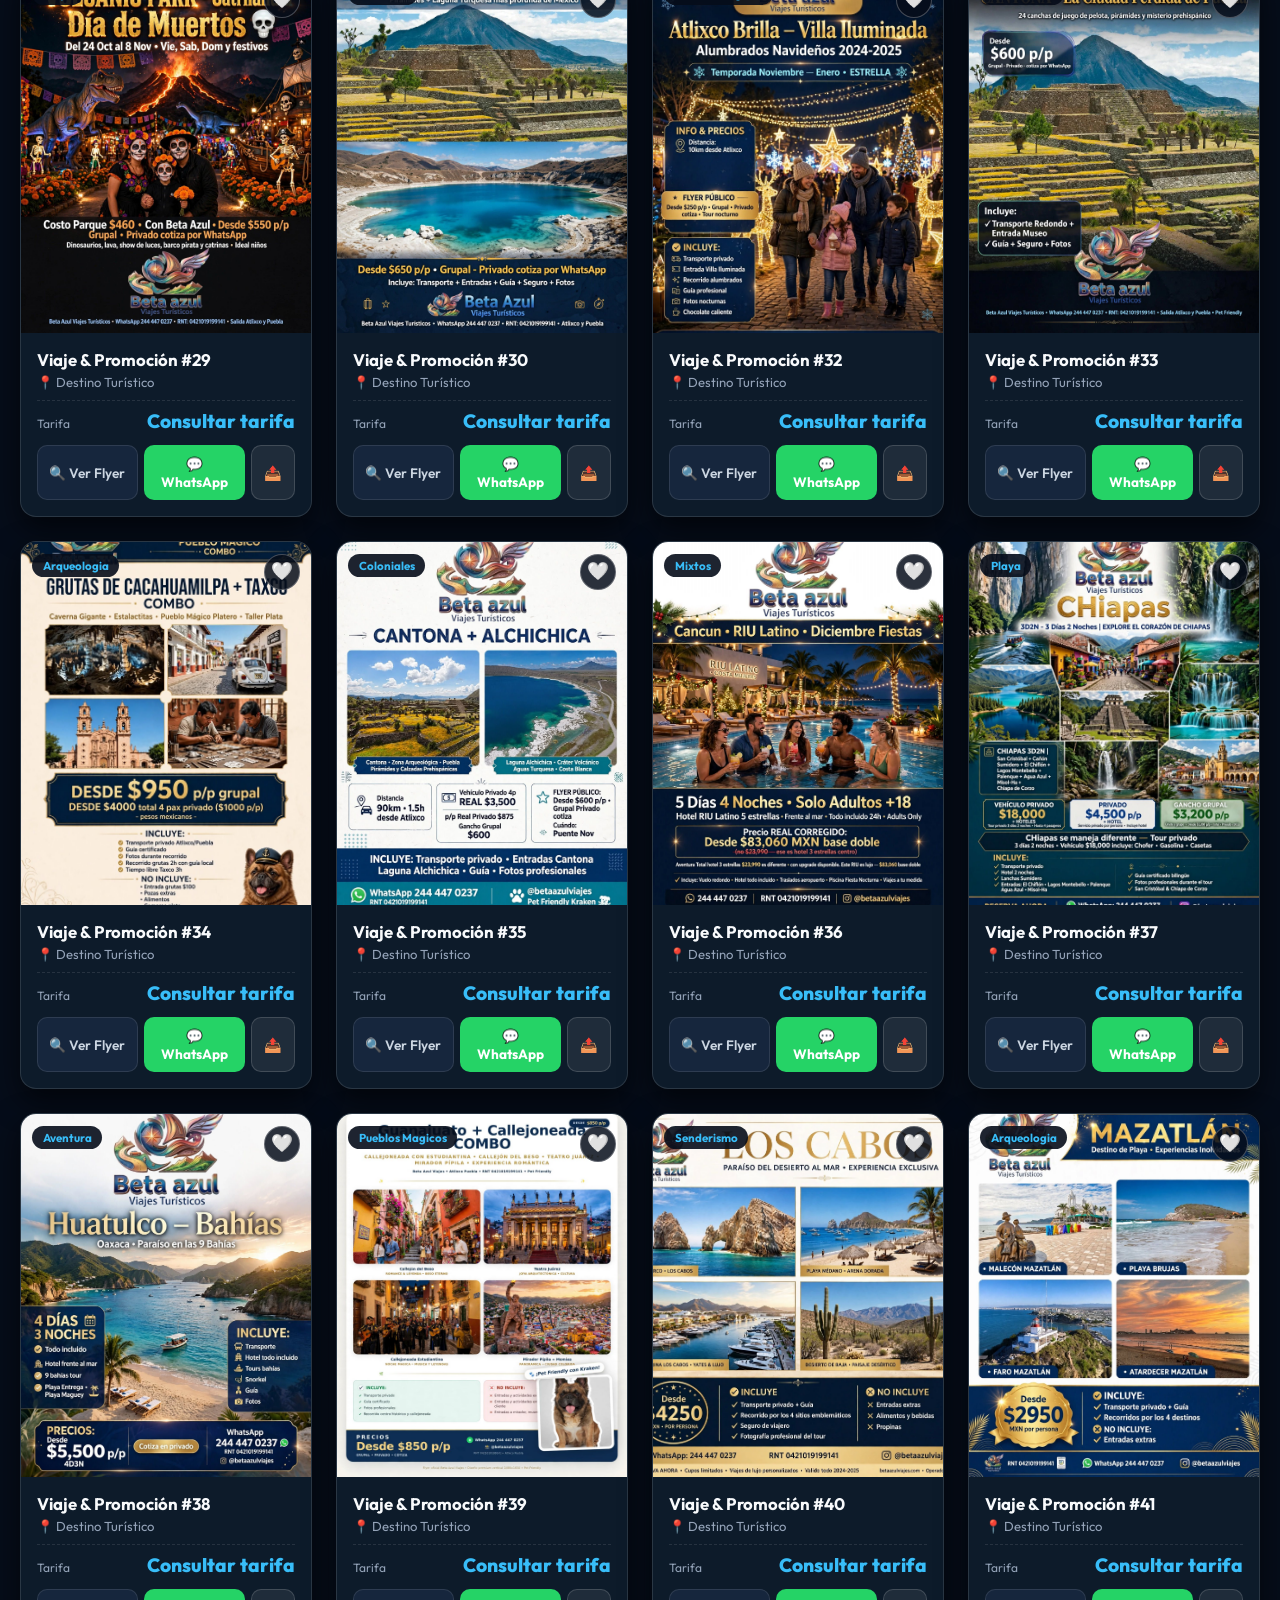
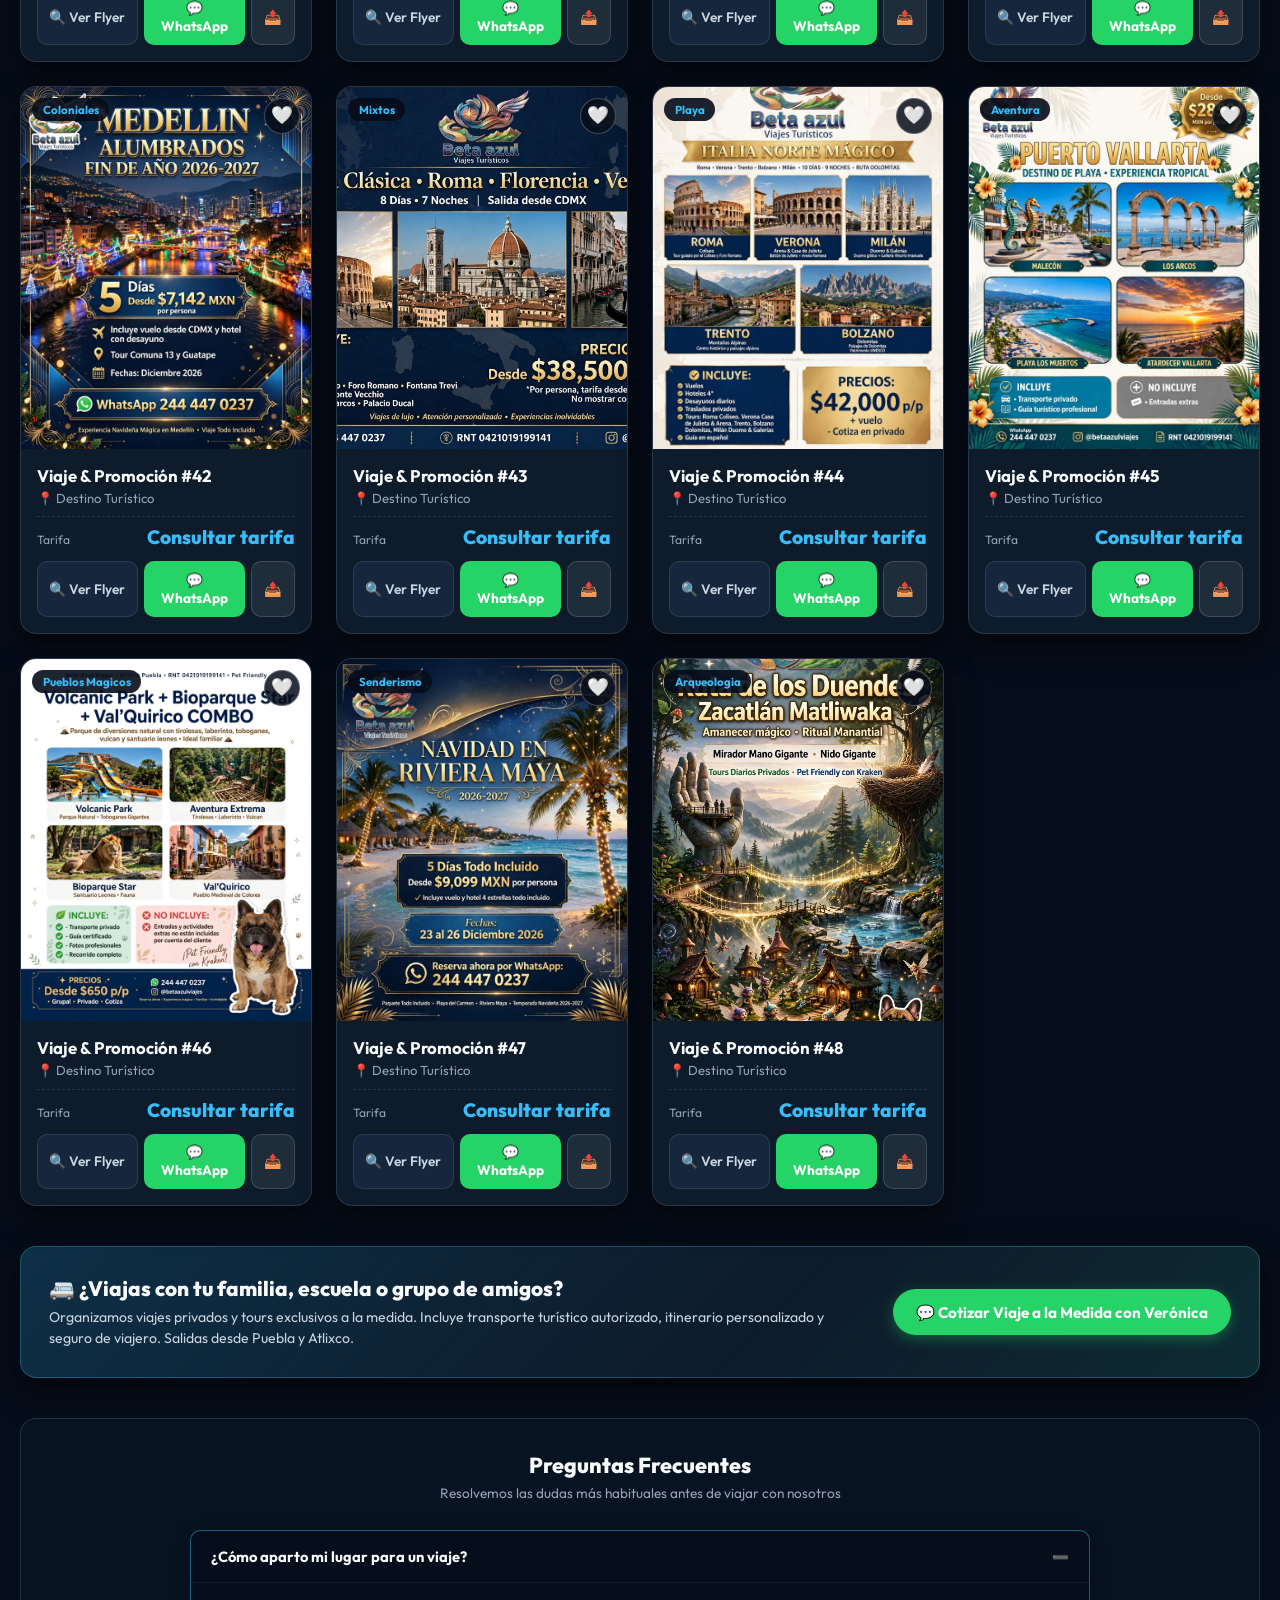
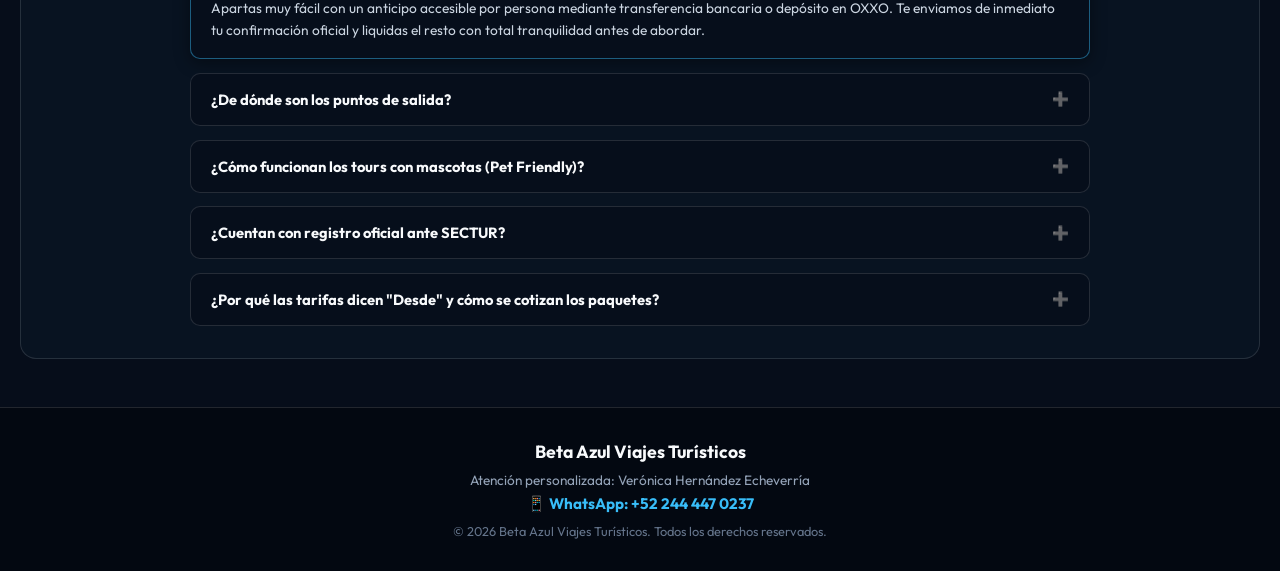
==== commit 2723cf3e: "Add files via upload" ====
--- a/index.html
+++ b/index.html
@@ -98,7 +98,7 @@
         <span class="m-icon">❓</span>
         <span><strong>Preguntas Frecuentes (FAQ)</strong><br><small style="color: #94a3b8; font-size: 0.74rem;">Salidas, anticipos y tarifas</small></span>
       </a>
-      <a href="./admin/index.html" class="mobile-menu-link" style="color: #94a3b8;">
+      <a href="./admin/index.html?v=4.0" class="mobile-menu-link" style="color: #94a3b8;">
         <span class="m-icon">⚙️</span>
         <span><strong>Administración</strong><br><small style="color: #64748b; font-size: 0.74rem;">Panel privado de control</small></span>
       </a>
@@ -215,7 +215,7 @@
       <button class="filter-btn" data-category="Coloniales">🏰 Coloniales</button>
       <button class="filter-btn" data-category="Pueblos Magicos">✨ Pueblos Mágicos</button>
       <button class="filter-btn" data-category="Mixtos">🎒 Mixtos</button>
-      <a href="./admin/index.html" class="filter-btn admin-filter-btn" title="Administración" style="text-decoration: none; border-color: rgba(255, 255, 255, 0.15); background: rgba(255, 255, 255, 0.05); color: #94a3b8; padding: 0.5rem 0.85rem;" aria-label="Administración">⚙️</a>
+      <a href="./admin/index.html?v=4.0" class="filter-btn admin-filter-btn" title="Administración" style="text-decoration: none; border-color: rgba(255, 255, 255, 0.15); background: rgba(255, 255, 255, 0.05); color: #94a3b8; padding: 0.5rem 0.85rem;" aria-label="Administración">⚙️</a>
     </nav>
 
     <!-- Barra de Filtro Activo Móvil (Solo visible en teléfonos celulares) -->
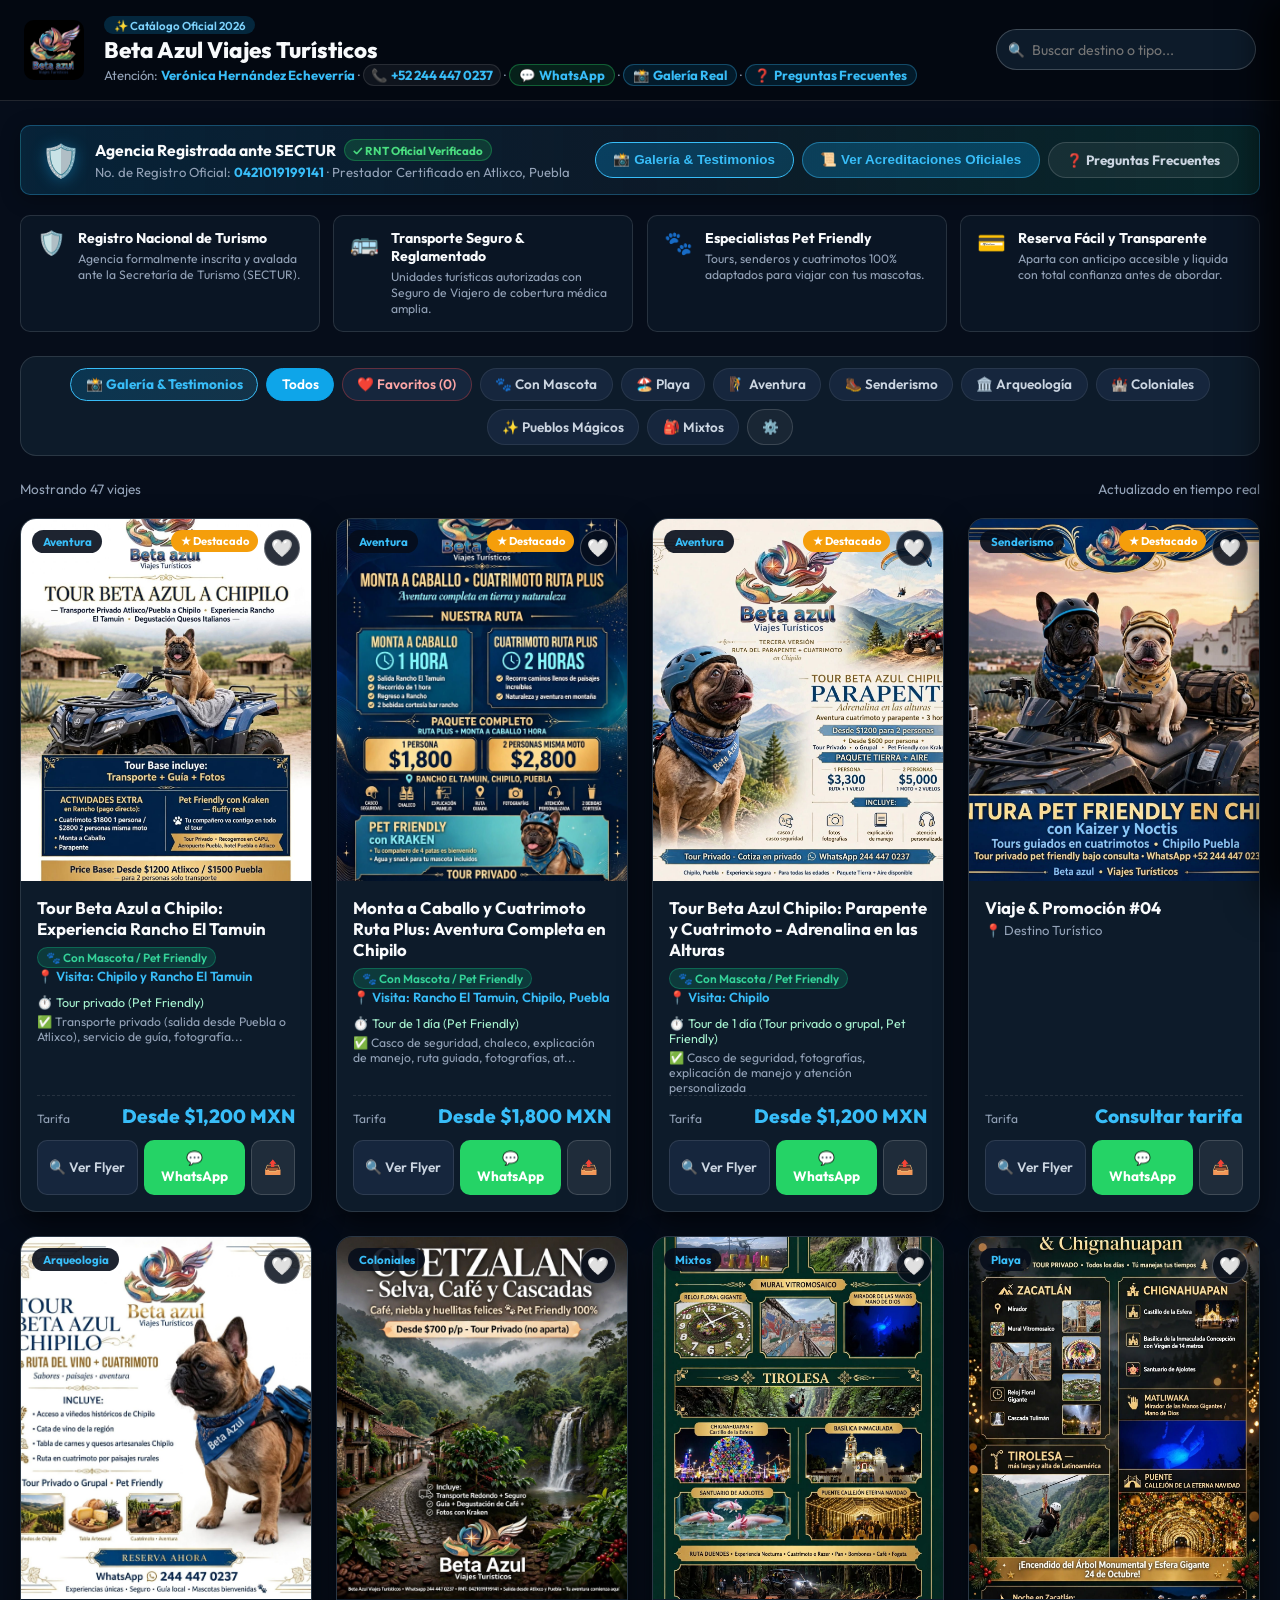
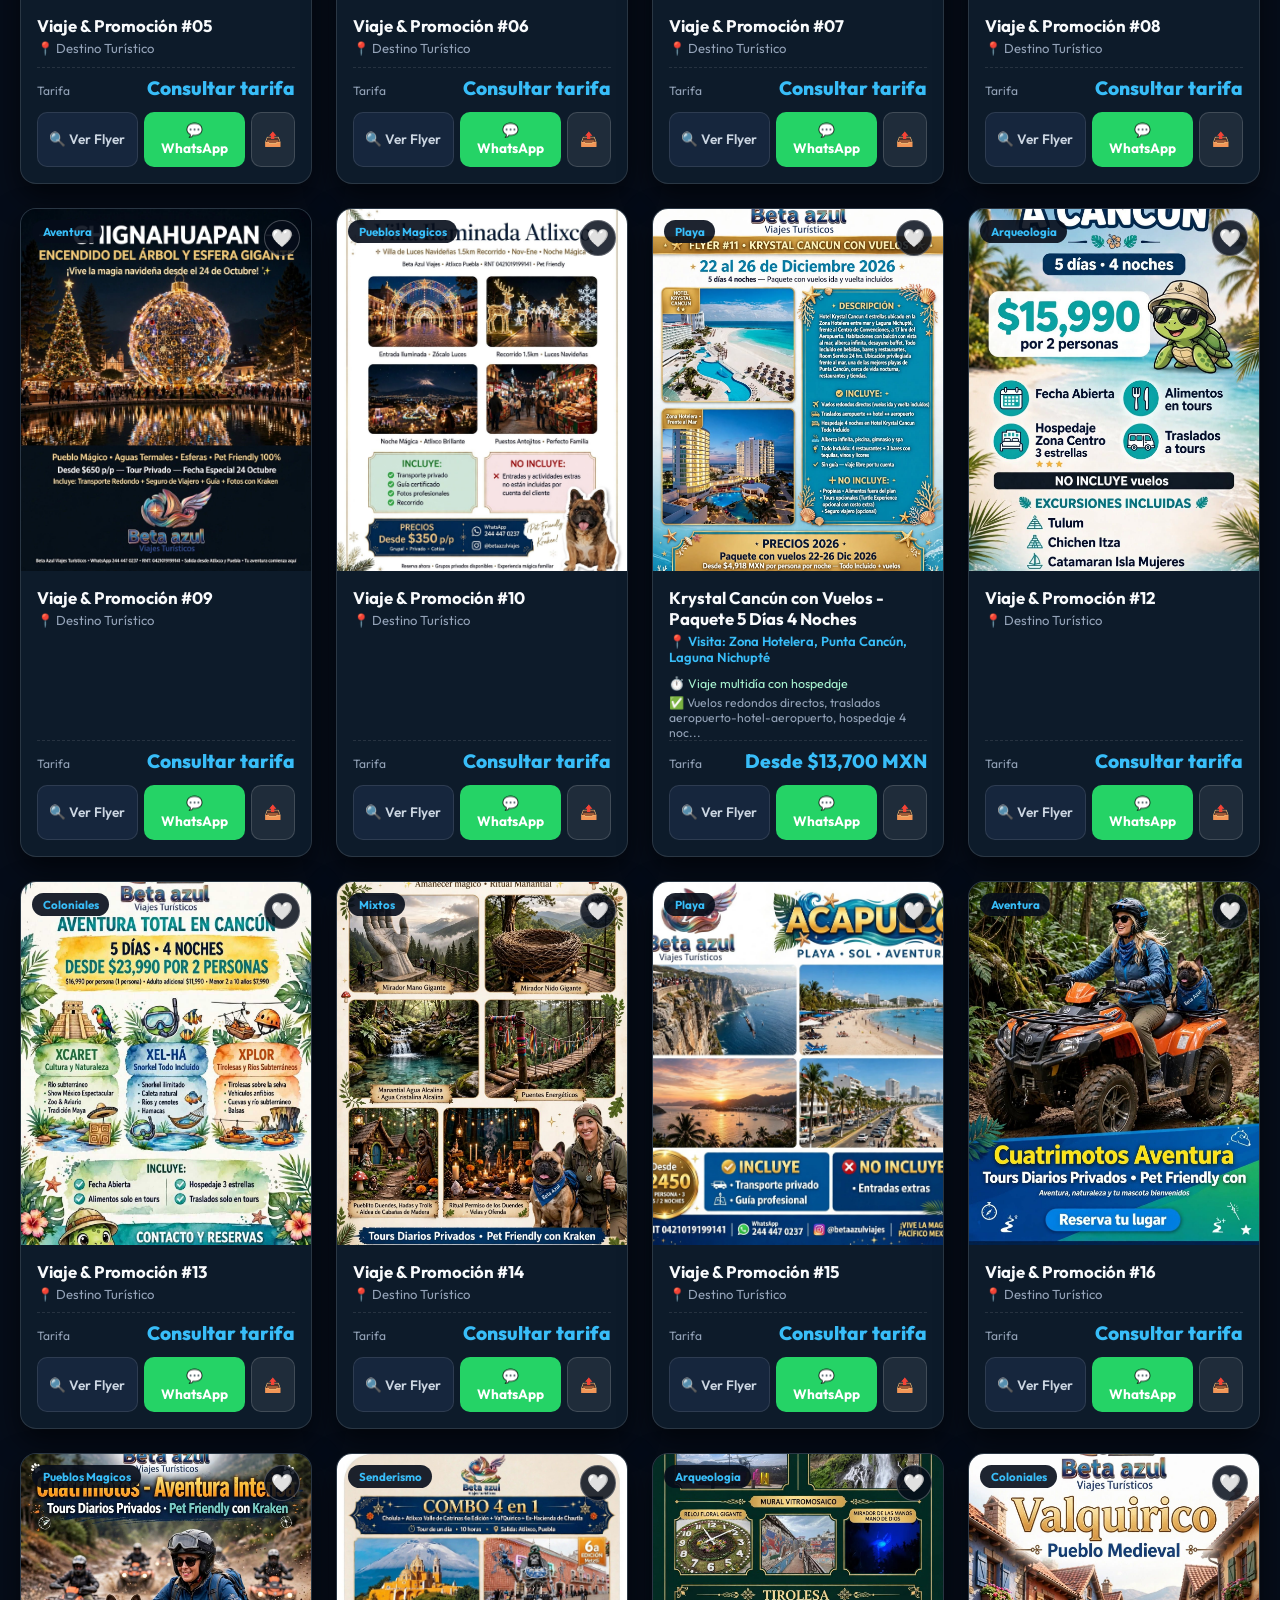
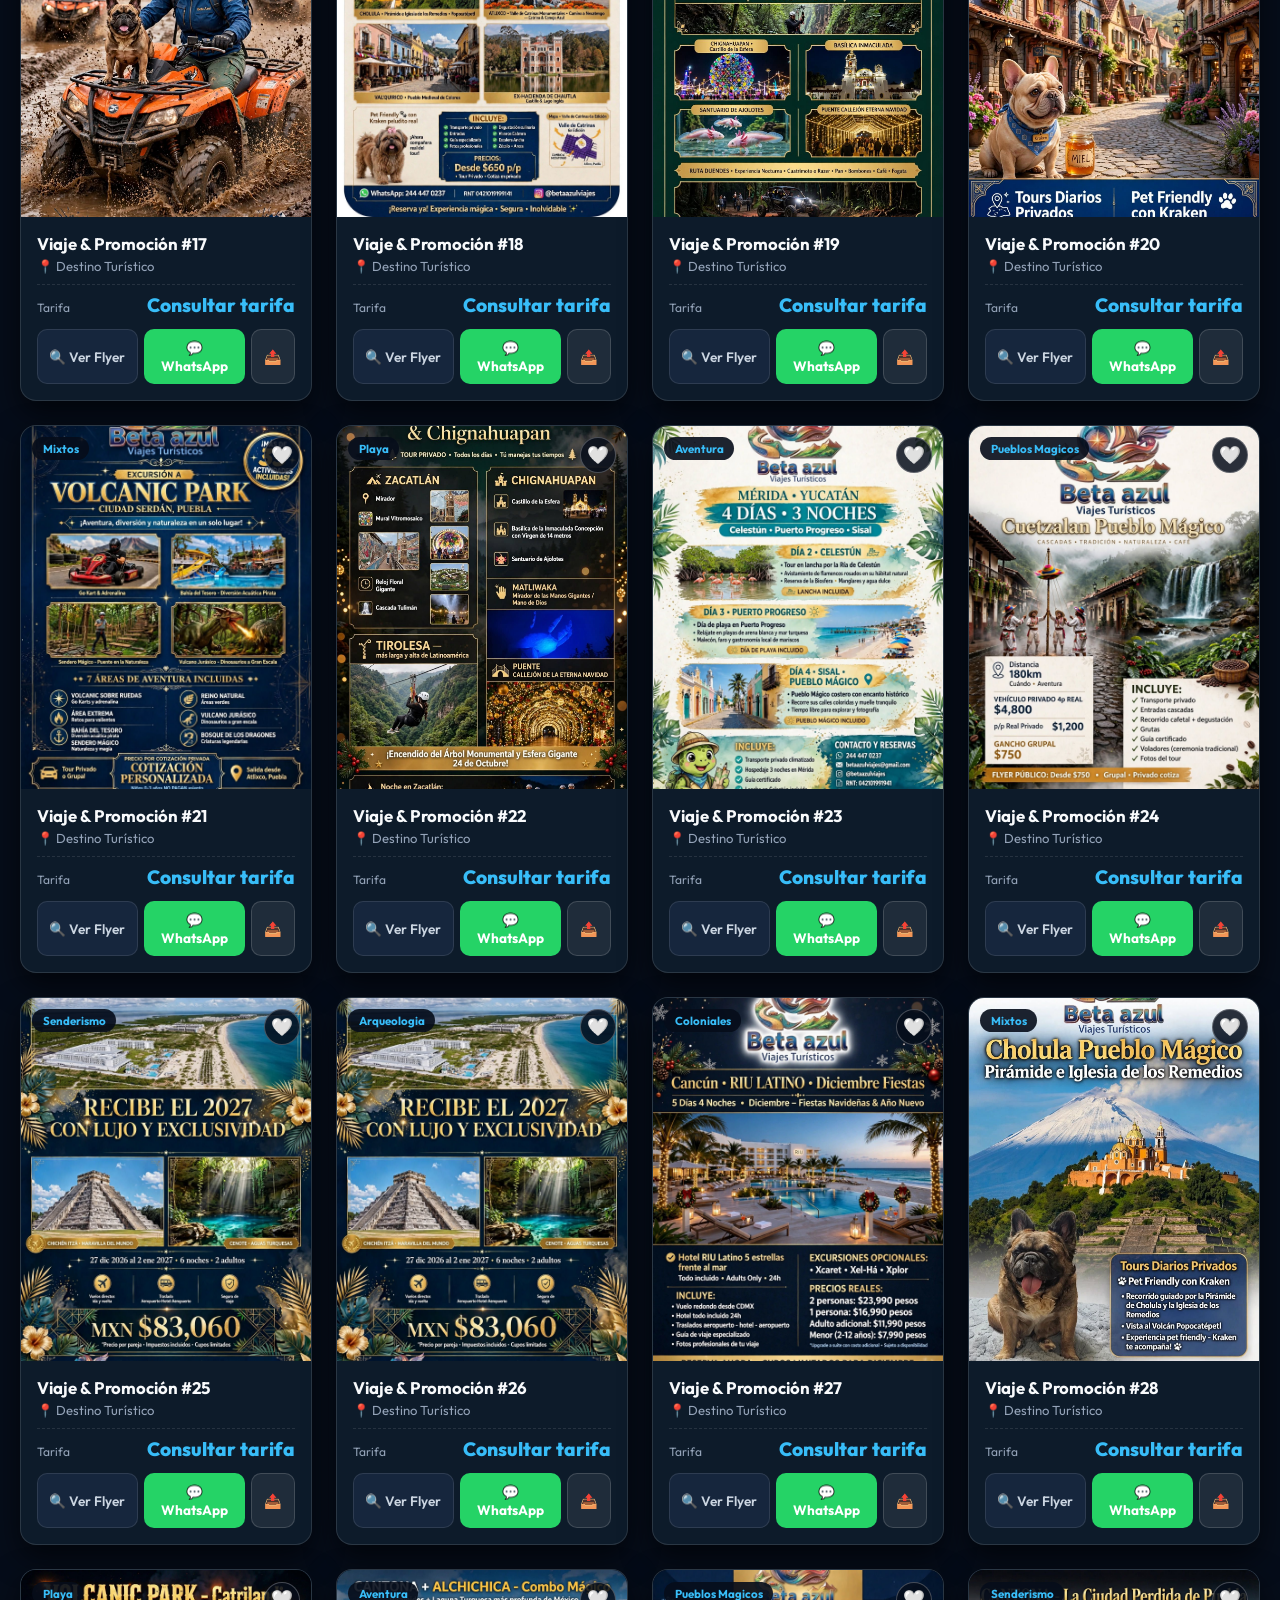
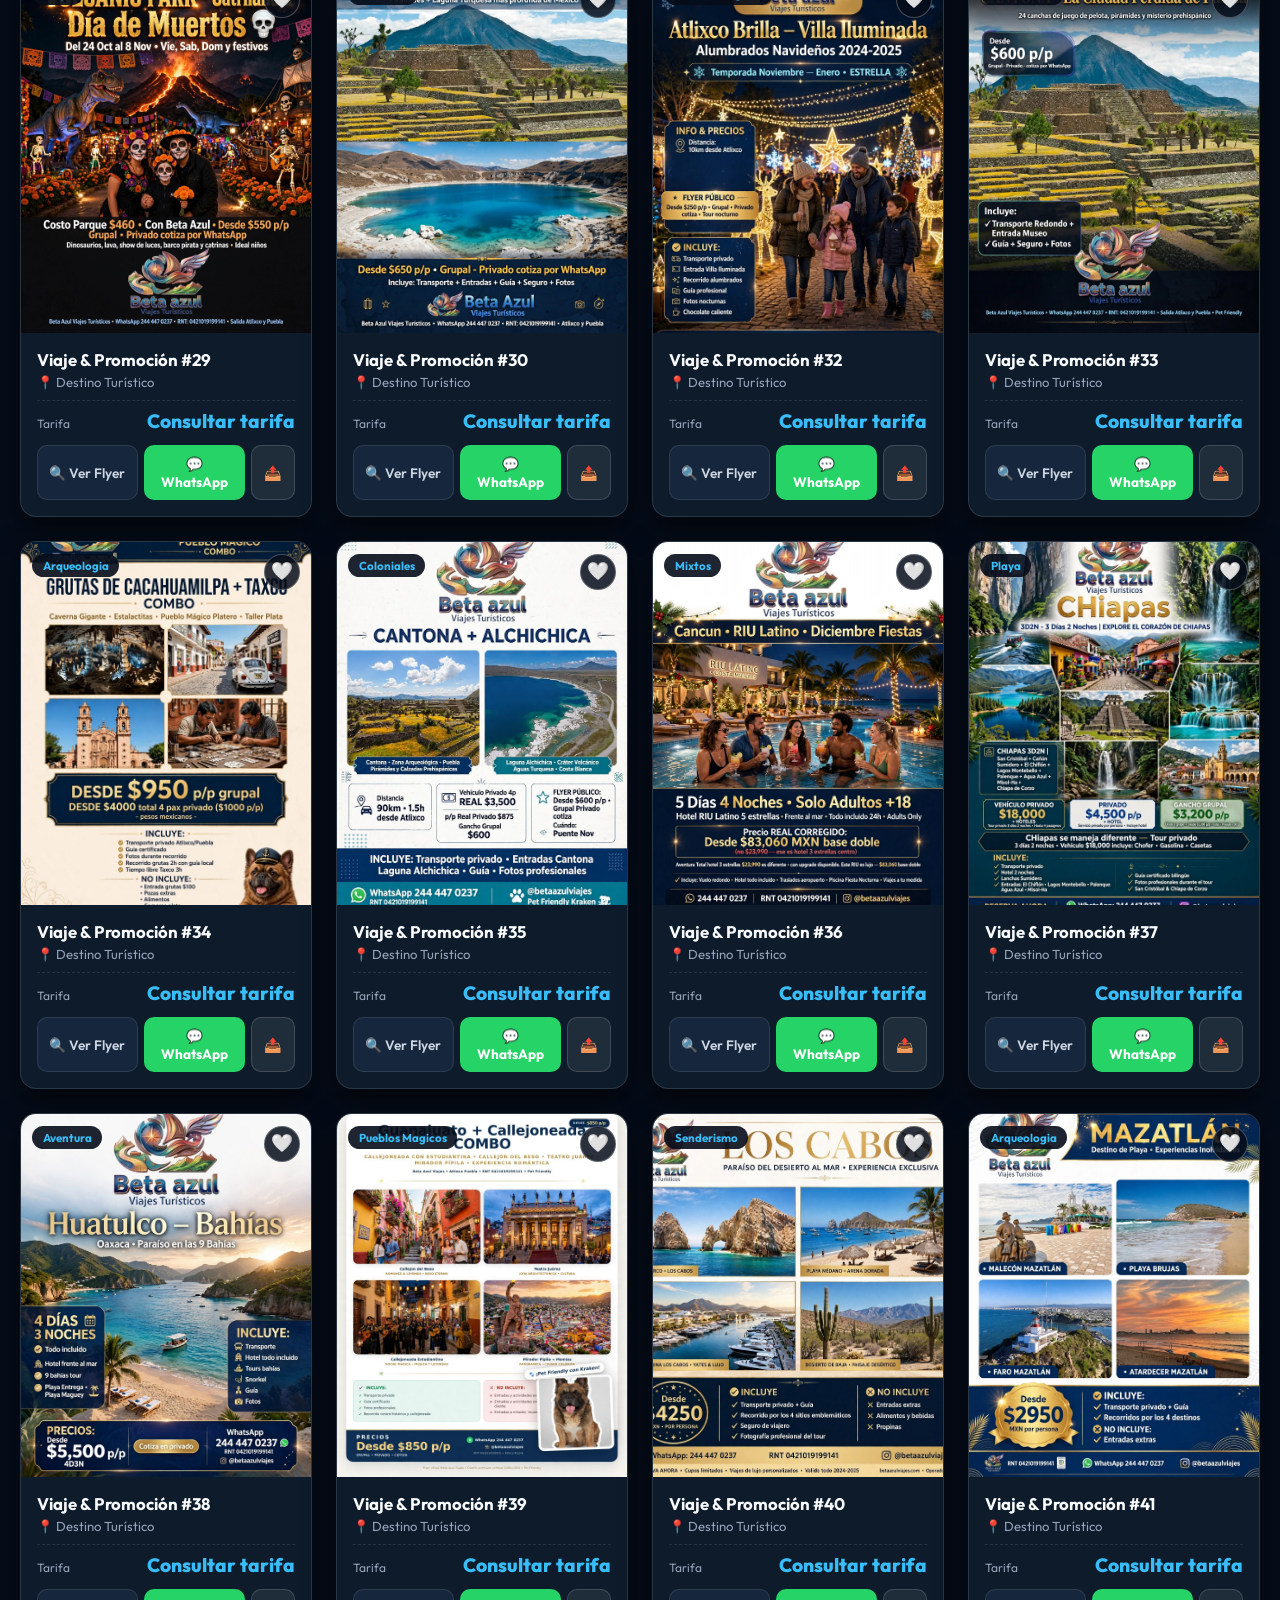
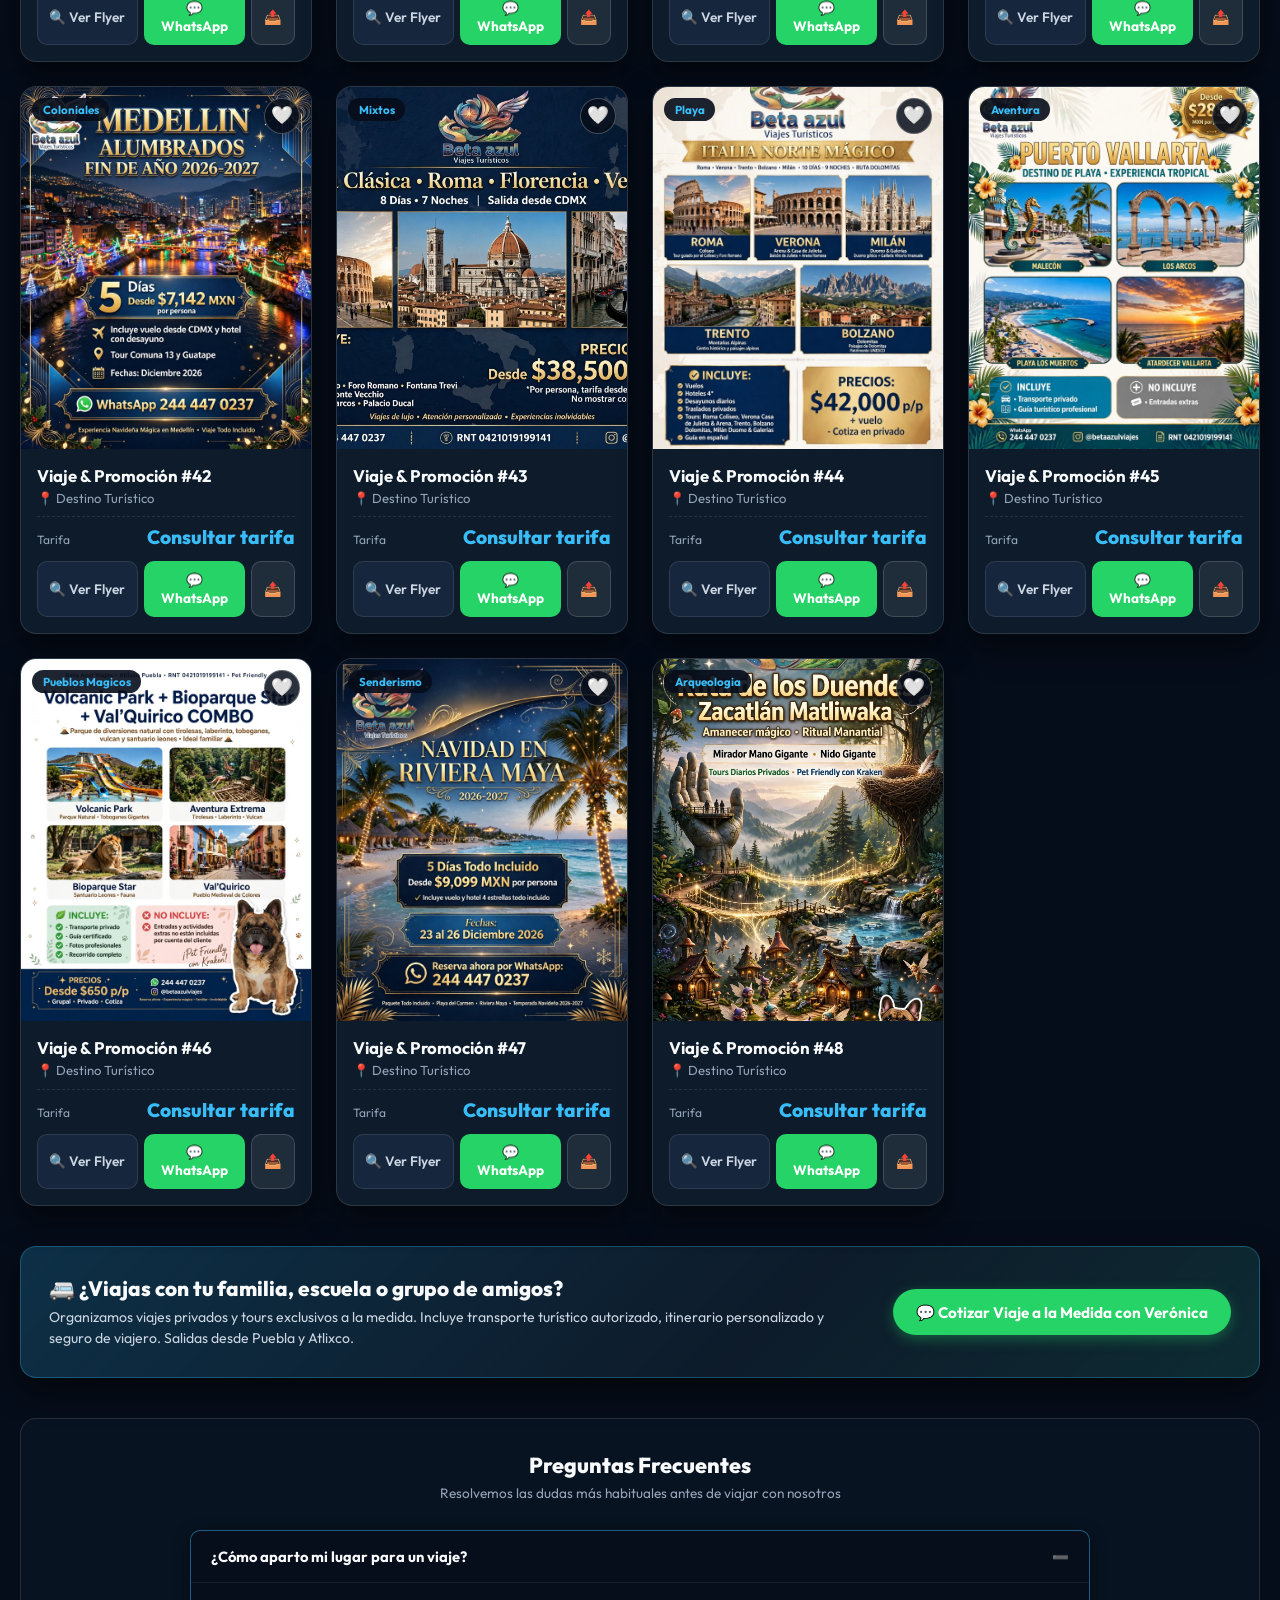
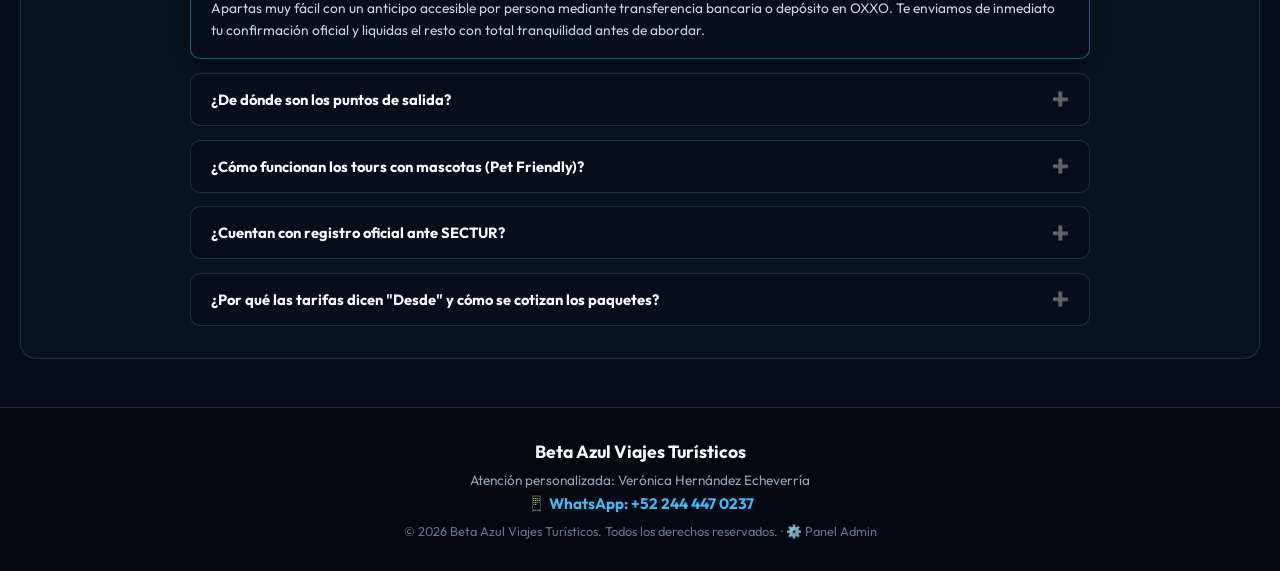
==== commit ac80bb7f: "Add files via upload" ====
--- a/index.html
+++ b/index.html
@@ -446,7 +446,7 @@
       📱 WhatsApp: +52 244 447 0237
     </p>
     <p style="margin-top: 0.6rem; font-size: 0.8rem; color: #64748b;">
-      © 2026 Beta Azul Viajes Turísticos. Todos los derechos reservados.
+      © 2026 Beta Azul Viajes Turísticos. Todos los derechos reservados. · <a href="./admin/index.html?v=4.0" style="color: #64748b; text-decoration: none;">⚙️ Panel Admin</a>
     </p>
   </footer>
 
